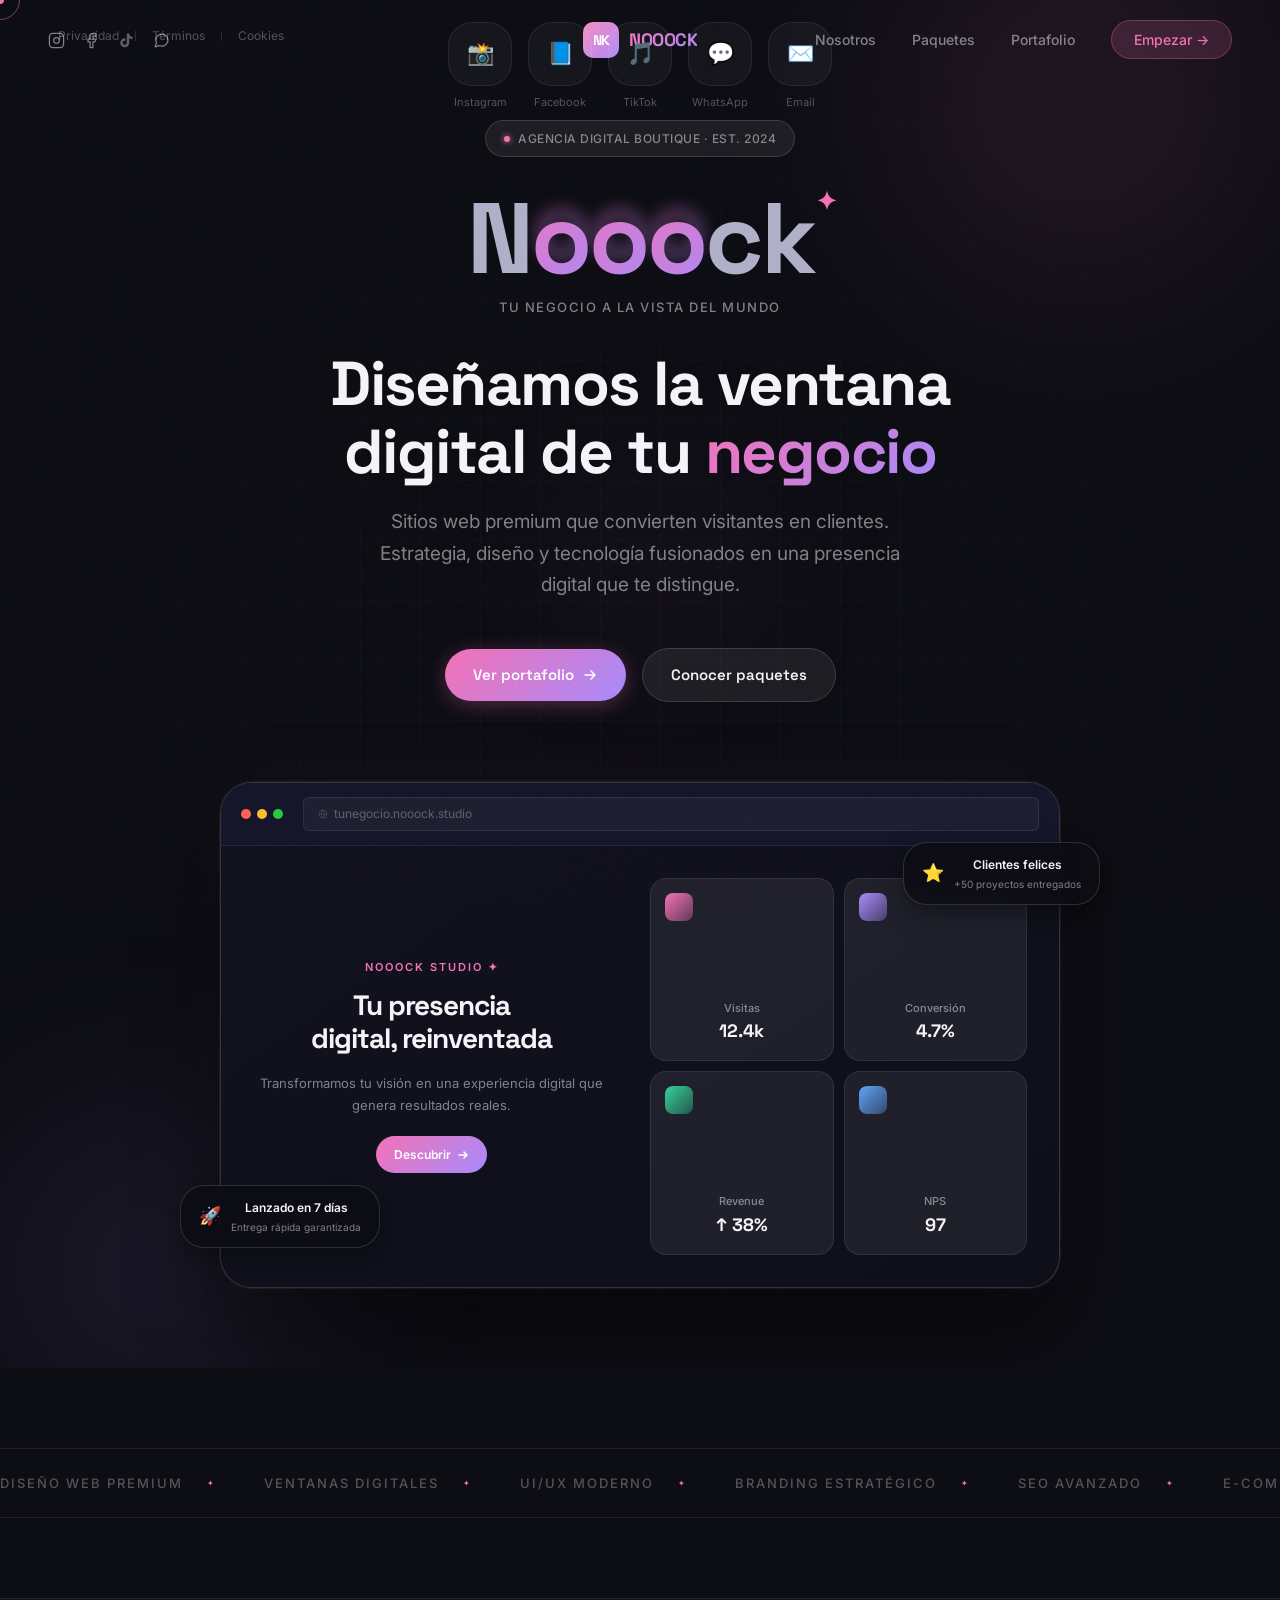
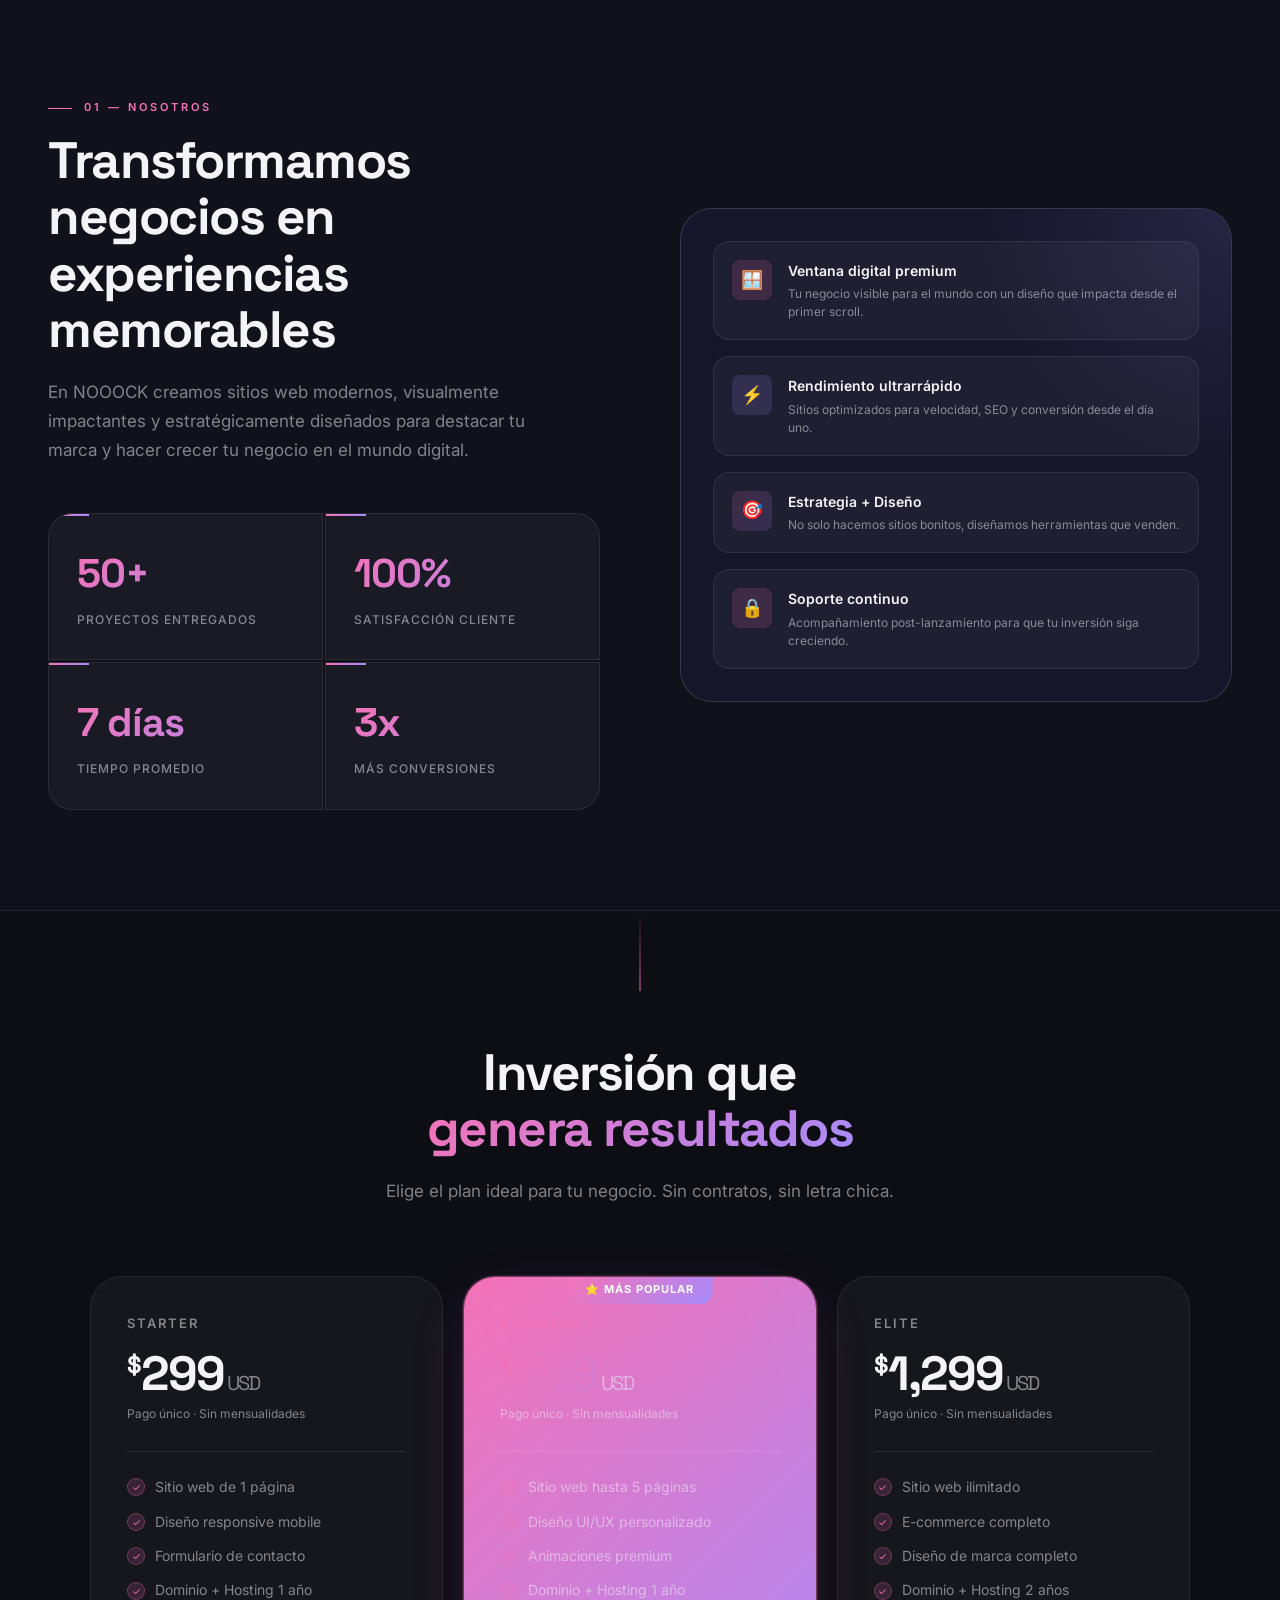
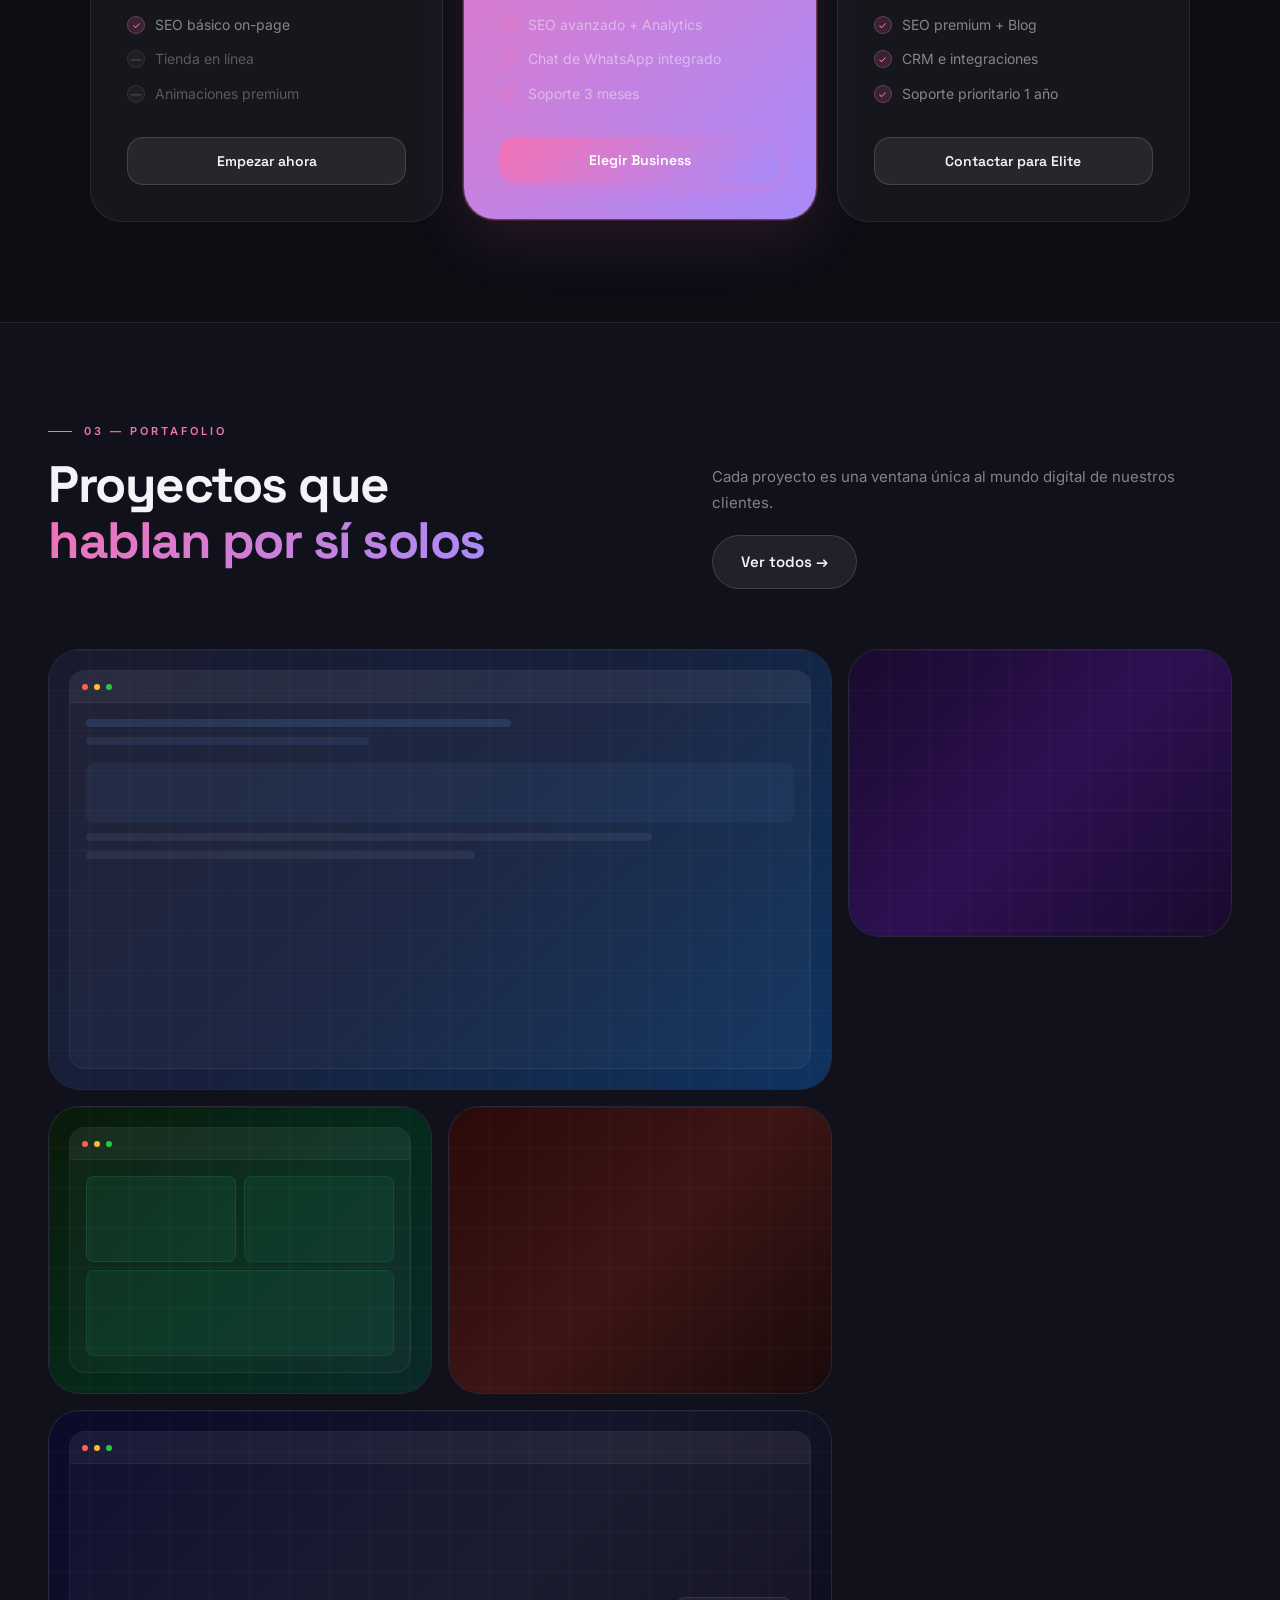
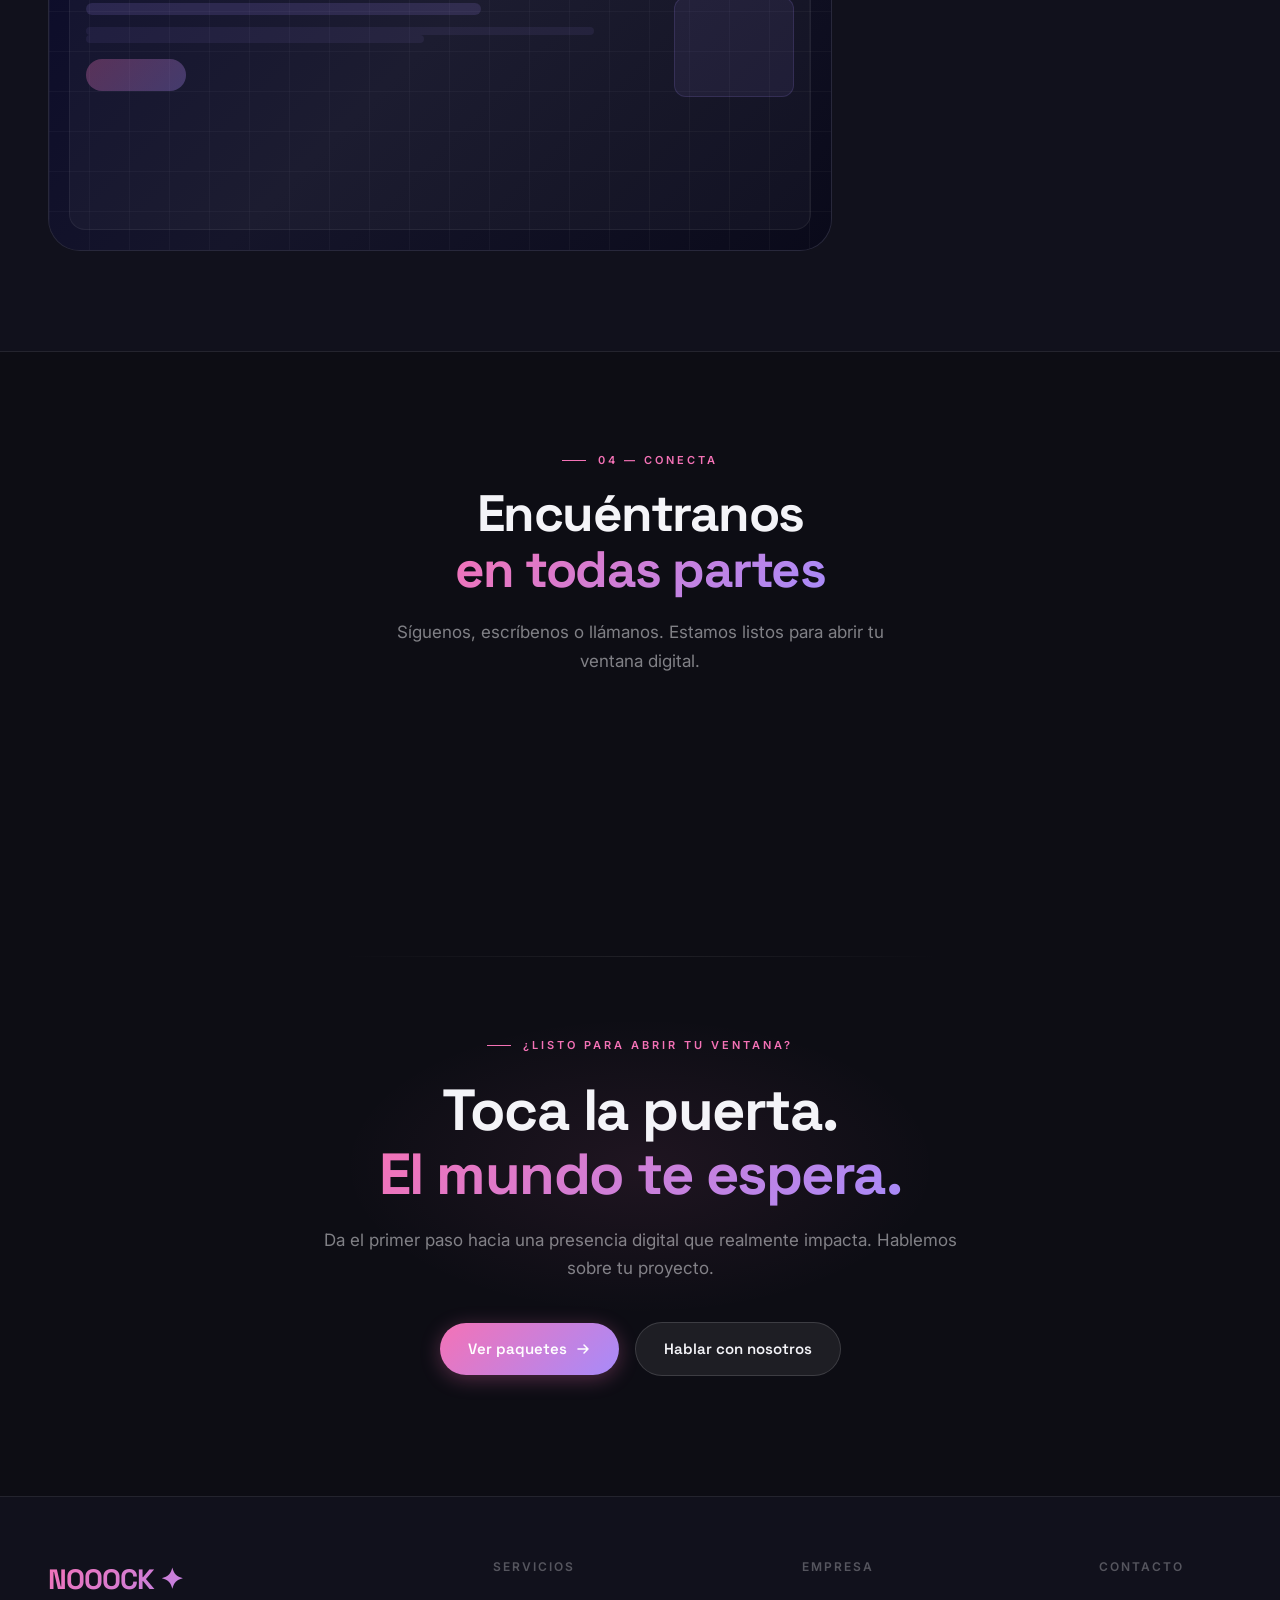
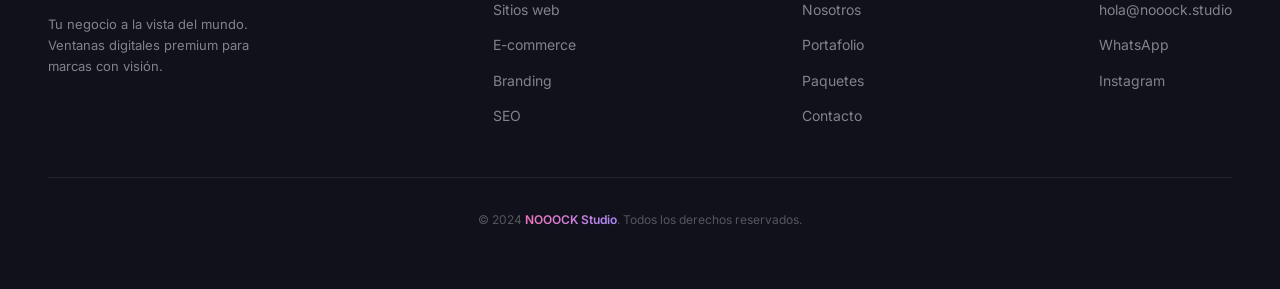
==== index.html @ e47b2d4d "Rename nooock.html to index.html" ====
<!DOCTYPE html>
<html lang="es">
<head>
<meta charset="UTF-8">
<meta name="viewport" content="width=device-width, initial-scale=1.0">
<title>NOOOCK — Tu negocio a la vista del mundo</title>
<link rel="preconnect" href="https://fonts.googleapis.com">
<link rel="preconnect" href="https://fonts.gstatic.com" crossorigin>
<link href="https://fonts.googleapis.com/css2?family=Inter:wght@300;400;500;600;700&family=Space+Grotesk:wght@300;400;500;600;700&display=swap" rel="stylesheet">
<style>
/* ═══════════════════════════════════════════
   DESIGN TOKENS
═══════════════════════════════════════════ */
:root {
  --c-bg:        #0d0d14;
  --c-bg2:       #11111c;
  --c-bg3:       #16162a;
  --c-surface:   rgba(255,255,255,0.04);
  --c-surface2:  rgba(255,255,255,0.07);
  --c-border:    rgba(255,255,255,0.08);
  --c-border2:   rgba(255,255,255,0.14);
  --c-white:     #f4f4f8;
  --c-muted:     rgba(244,244,248,0.5);
  --c-muted2:    rgba(244,244,248,0.3);
  --c-rose:      #f472b6;
  --c-rose-dim:  rgba(244,114,182,0.15);
  --c-rose-glow: rgba(244,114,182,0.25);
  --c-lila:      #a78bfa;
  --c-lila-dim:  rgba(167,139,250,0.15);
  --c-lila-glow: rgba(167,139,250,0.25);
  --c-accent:    linear-gradient(135deg, #f472b6, #a78bfa);

  --font-main:   'Space Grotesk', 'Inter', sans-serif;
  --font-body:   'Inter', sans-serif;

  --r-sm:  8px;
  --r-md:  16px;
  --r-lg:  24px;
  --r-xl:  32px;
  --r-2xl: 48px;

  --ease-out: cubic-bezier(0.16, 1, 0.3, 1);
  --ease-in-out: cubic-bezier(0.45, 0, 0.55, 1);
}

/* ═══════════════════════════════════════════
   RESET & BASE
═══════════════════════════════════════════ */
*, *::before, *::after { box-sizing: border-box; margin: 0; padding: 0; }

html { scroll-behavior: smooth; }

body {
  font-family: var(--font-body);
  background: var(--c-bg);
  color: var(--c-white);
  line-height: 1.6;
  overflow-x: hidden;
  cursor: none;
}

img { display: block; max-width: 100%; }
a { color: inherit; text-decoration: none; }
button { font-family: inherit; cursor: none; }

/* ═══════════════════════════════════════════
   CUSTOM CURSOR
═══════════════════════════════════════════ */
#cursor-dot {
  position: fixed;
  width: 8px; height: 8px;
  background: var(--c-rose);
  border-radius: 50%;
  pointer-events: none;
  z-index: 9999;
  transform: translate(-50%,-50%);
  transition: background 0.3s;
}
#cursor-ring {
  position: fixed;
  width: 40px; height: 40px;
  border: 1.5px solid rgba(244,114,182,0.5);
  border-radius: 50%;
  pointer-events: none;
  z-index: 9998;
  transform: translate(-50%,-50%);
  transition: width 0.4s var(--ease-out),
              height 0.4s var(--ease-out),
              border-color 0.4s,
              background 0.4s;
}
body.cursor-hover #cursor-ring {
  width: 72px; height: 72px;
  border-color: rgba(167,139,250,0.6);
  background: rgba(167,139,250,0.06);
}
body.cursor-hover #cursor-dot {
  background: var(--c-lila);
  transform: translate(-50%,-50%) scale(1.5);
}

/* ═══════════════════════════════════════════
   SCROLL REVEAL
═══════════════════════════════════════════ */
.reveal { opacity: 0; transform: translateY(40px); transition: opacity 0.9s var(--ease-out), transform 0.9s var(--ease-out); }
.reveal-left { opacity: 0; transform: translateX(-50px); transition: opacity 0.9s var(--ease-out), transform 0.9s var(--ease-out); }
.reveal-right { opacity: 0; transform: translateX(50px); transition: opacity 0.9s var(--ease-out), transform 0.9s var(--ease-out); }
.reveal-scale { opacity: 0; transform: scale(0.94); transition: opacity 0.9s var(--ease-out), transform 0.9s var(--ease-out); }
.reveal.visible, .reveal-left.visible, .reveal-right.visible, .reveal-scale.visible { opacity: 1; transform: none; }
.delay-1 { transition-delay: 0.1s !important; }
.delay-2 { transition-delay: 0.22s !important; }
.delay-3 { transition-delay: 0.38s !important; }
.delay-4 { transition-delay: 0.55s !important; }
.delay-5 { transition-delay: 0.72s !important; }

/* ═══════════════════════════════════════════
   NOISE TEXTURE
═══════════════════════════════════════════ */
body::after {
  content: '';
  position: fixed;
  inset: 0;
  background-image: url("data:image/svg+xml,%3Csvg viewBox='0 0 256 256' xmlns='http://www.w3.org/2000/svg'%3E%3Cfilter id='noise'%3E%3CfeTurbulence type='fractalNoise' baseFrequency='0.9' numOctaves='4' stitchTiles='stitch'/%3E%3C/filter%3E%3Crect width='100%25' height='100%25' filter='url(%23noise)' opacity='0.03'/%3E%3C/svg%3E");
  pointer-events: none;
  z-index: 9990;
  opacity: 0.35;
}

/* ═══════════════════════════════════════════
   NAVBAR
═══════════════════════════════════════════ */
nav {
  position: fixed;
  top: 0; left: 0; right: 0;
  z-index: 999;
  padding: 22px 48px;
  display: grid;
  grid-template-columns: 1fr auto 1fr;
  align-items: center;
  transition: padding 0.4s var(--ease-out), background 0.4s, border-color 0.4s, backdrop-filter 0.4s;
  border-bottom: 1px solid transparent;
}
nav.scrolled {
  padding: 14px 48px;
  background: rgba(13,13,20,0.92);
  backdrop-filter: blur(24px) saturate(1.8);
  -webkit-backdrop-filter: blur(24px);
  border-color: var(--c-border);
}
.nav-social {
  display: flex;
  align-items: center;
  gap: 18px;
}
.nav-social a {
  font-size: 15px;
  color: var(--c-muted);
  transition: color 0.3s, transform 0.3s;
  display: flex;
  align-items: center;
}
.nav-social a:hover {
  color: var(--c-rose);
  transform: translateY(-2px);
}
.nav-logo {
  display: flex;
  align-items: center;
  justify-content: center;
  gap: 10px;
}
.nav-links {
  display: flex;
  align-items: center;
  justify-content: flex-end;
  gap: 28px;
  list-style: none;
}
.nav-logo {
  display: flex;
  align-items: center;
  gap: 10px;
}
.nav-logo-icon {
  width: 36px; height: 36px;
  background: linear-gradient(135deg, var(--c-rose), var(--c-lila));
  border-radius: 10px;
  display: flex;
  align-items: center;
  justify-content: center;
  font-family: var(--font-main);
  font-weight: 700;
  font-size: 14px;
  color: white;
  letter-spacing: -0.5px;
  position: relative;
  overflow: hidden;
}
.nav-logo-icon::before {
  content: '';
  position: absolute;
  inset: 0;
  background: linear-gradient(135deg, rgba(255,255,255,0.2), transparent);
}
.nav-logo-text {
  font-family: var(--font-main);
  font-weight: 700;
  font-size: 18px;
  letter-spacing: -0.5px;
  background: var(--c-accent);
  -webkit-background-clip: text;
  -webkit-text-fill-color: transparent;
  background-clip: text;
}
.nav-links {
  display: flex;
  align-items: center;
  gap: 36px;
  list-style: none;
}
.nav-links a {
  font-size: 14px;
  font-weight: 500;
  color: var(--c-muted);
  transition: color 0.3s;
  position: relative;
}
.nav-links a::after {
  content: '';
  position: absolute;
  bottom: -4px; left: 0;
  width: 0; height: 1px;
  background: var(--c-rose);
  transition: width 0.3s var(--ease-out);
}
.nav-links a:hover { color: var(--c-white); }
.nav-links a:hover::after { width: 100%; }
.nav-cta {
  padding: 10px 22px;
  background: var(--c-rose-dim);
  border: 1px solid rgba(244,114,182,0.3);
  border-radius: 100px;
  font-size: 14px;
  font-weight: 600;
  color: var(--c-rose) !important;
  transition: background 0.3s, border-color 0.3s, box-shadow 0.3s !important;
}
.nav-cta:hover {
  background: rgba(244,114,182,0.25) !important;
  box-shadow: 0 0 20px rgba(244,114,182,0.2) !important;
}
.nav-cta::after { display: none !important; }

/* ═══════════════════════════════════════════
   HERO SECTION
═══════════════════════════════════════════ */
#hero {
  position: relative;
  min-height: 100svh;
  display: flex;
  align-items: center;
  justify-content: center;
  overflow: hidden;
  padding: 120px 48px 80px;
}

/* Ambient gradient background */
.hero-ambient {
  position: absolute;
  inset: 0;
  pointer-events: none;
}
.ambient-orb {
  position: absolute;
  border-radius: 50%;
  filter: blur(80px);
  animation: orb-float 8s ease-in-out infinite alternate;
}
.orb-1 {
  width: 600px; height: 600px;
  top: -200px; right: -100px;
  background: radial-gradient(circle, rgba(244,114,182,0.12), transparent 70%);
  animation-delay: 0s;
}
.orb-2 {
  width: 500px; height: 500px;
  bottom: -150px; left: -100px;
  background: radial-gradient(circle, rgba(167,139,250,0.12), transparent 70%);
  animation-delay: -4s;
}
.orb-3 {
  width: 300px; height: 300px;
  top: 30%; left: 40%;
  background: radial-gradient(circle, rgba(244,114,182,0.06), transparent 70%);
  animation-delay: -2s;
}
@keyframes orb-float {
  from { transform: translateY(0) scale(1); }
  to   { transform: translateY(-30px) scale(1.05); }
}

/* Grid lines decorative */
.hero-grid {
  position: absolute;
  inset: 0;
  background-image: 
    linear-gradient(rgba(255,255,255,0.02) 1px, transparent 1px),
    linear-gradient(90deg, rgba(255,255,255,0.02) 1px, transparent 1px);
  background-size: 60px 60px;
  mask-image: radial-gradient(ellipse at center, black 30%, transparent 80%);
}

.hero-inner {
  position: relative;
  z-index: 2;
  text-align: center;
  max-width: 900px;
  margin: 0 auto;
}

/* Floating particles */
.particles-wrap {
  position: absolute;
  inset: 0;
  pointer-events: none;
  overflow: hidden;
}
.particle {
  position: absolute;
  border-radius: 50%;
  animation: particle-drift linear infinite;
  opacity: 0;
}
@keyframes particle-drift {
  0%   { transform: translateY(100vh) scale(0); opacity: 0; }
  10%  { opacity: 1; }
  90%  { opacity: 1; }
  100% { transform: translateY(-100px) scale(1); opacity: 0; }
}

.hero-badge {
  display: inline-flex;
  align-items: center;
  gap: 8px;
  padding: 8px 18px;
  background: var(--c-surface2);
  border: 1px solid var(--c-border2);
  border-radius: 100px;
  font-size: 12px;
  font-weight: 500;
  color: var(--c-muted);
  letter-spacing: 0.5px;
  text-transform: uppercase;
  margin-bottom: 32px;
  backdrop-filter: blur(10px);
  opacity: 0;
  transform: translateY(20px);
  animation: fadeUp 0.8s var(--ease-out) 0.3s forwards;
}
.hero-badge .dot {
  width: 6px; height: 6px;
  border-radius: 50%;
  background: var(--c-rose);
  box-shadow: 0 0 6px var(--c-rose);
  animation: pulse-dot 2s ease-in-out infinite;
}
@keyframes pulse-dot {
  0%, 100% { opacity: 1; transform: scale(1); }
  50% { opacity: 0.5; transform: scale(0.8); }
}

.hero-logo-area {
  margin-bottom: 32px;
  opacity: 0;
  transform: translateY(20px);
  animation: fadeUp 0.8s var(--ease-out) 0.5s forwards;
}

/* The NOOOCK logo text rendered in CSS */
.logo-display {
  font-family: var(--font-main);
  font-size: clamp(48px, 8vw, 100px);
  font-weight: 700;
  letter-spacing: -3px;
  line-height: 1;
  position: relative;
  display: inline-block;
}
.logo-n { color: #b0b0c8; }
.logo-o-1, .logo-o-2, .logo-o-3 {
  background: var(--c-accent);
  -webkit-background-clip: text;
  -webkit-text-fill-color: transparent;
  background-clip: text;
  position: relative;
}
.logo-o-1::after, .logo-o-2::after, .logo-o-3::after {
  content: attr(data-char);
  position: absolute;
  left: 0; top: 0;
  background: var(--c-accent);
  -webkit-background-clip: text;
  -webkit-text-fill-color: transparent;
  background-clip: text;
  filter: blur(8px);
  opacity: 0.4;
  z-index: -1;
}
.logo-ck { color: #b0b0c8; }
.logo-spark {
  position: absolute;
  top: 0; right: -20px;
  font-size: 0.25em;
  -webkit-text-fill-color: var(--c-rose);
  color: var(--c-rose);
}

.hero-tagline {
  font-size: 13px;
  font-weight: 500;
  color: var(--c-muted);
  letter-spacing: 1.5px;
  text-transform: uppercase;
  margin-top: 8px;
}

.hero-h1 {
  font-family: var(--font-main);
  font-size: clamp(32px, 5vw, 62px);
  font-weight: 700;
  letter-spacing: -1.5px;
  line-height: 1.1;
  margin-bottom: 20px;
  overflow: hidden;
}
.hero-h1 .line {
  display: block;
  overflow: hidden;
}
.hero-h1 .line span {
  display: block;
  transform: translateY(110%);
  animation: slideUp 0.9s var(--ease-out) forwards;
}
.hero-h1 .line:nth-child(1) span { animation-delay: 0.7s; }
.hero-h1 .line:nth-child(2) span { animation-delay: 0.9s; }
.hero-h1 .line:nth-child(3) span { animation-delay: 1.1s; }

@keyframes slideUp {
  from { transform: translateY(110%); }
  to   { transform: translateY(0); }
}
@keyframes fadeUp {
  from { opacity: 0; transform: translateY(20px); }
  to   { opacity: 1; transform: translateY(0); }
}

.hero-accent-word {
  background: var(--c-accent);
  -webkit-background-clip: text;
  -webkit-text-fill-color: transparent;
  background-clip: text;
}

.hero-sub {
  font-size: clamp(16px, 2vw, 19px);
  font-weight: 400;
  color: var(--c-muted);
  max-width: 540px;
  margin: 0 auto 48px;
  line-height: 1.65;
  opacity: 0;
  animation: fadeUp 0.8s var(--ease-out) 1.4s forwards;
}

.hero-actions {
  display: flex;
  align-items: center;
  gap: 16px;
  justify-content: center;
  flex-wrap: wrap;
  opacity: 0;
  animation: fadeUp 0.8s var(--ease-out) 1.6s forwards;
}

/* ═══════════════════════════════════════════
   BUTTONS
═══════════════════════════════════════════ */
.btn {
  position: relative;
  display: inline-flex;
  align-items: center;
  gap: 8px;
  padding: 14px 28px;
  border-radius: 100px;
  font-family: var(--font-main);
  font-size: 15px;
  font-weight: 600;
  border: none;
  overflow: hidden;
  transition: transform 0.3s var(--ease-out), box-shadow 0.3s;
}
.btn::before {
  content: '';
  position: absolute;
  inset: 0;
  background: rgba(255,255,255,0.1);
  transform: translateX(-100%);
  transition: transform 0.4s var(--ease-out);
}
.btn:hover::before { transform: translateX(0); }
.btn:hover { transform: translateY(-2px); }

.btn-primary {
  background: linear-gradient(135deg, var(--c-rose), var(--c-lila));
  color: white;
  box-shadow: 0 4px 20px rgba(244,114,182,0.3);
}
.btn-primary:hover { box-shadow: 0 8px 32px rgba(244,114,182,0.45); }

.btn-ghost {
  background: var(--c-surface2);
  border: 1px solid var(--c-border2);
  color: var(--c-white);
  backdrop-filter: blur(10px);
}
.btn-ghost:hover { border-color: rgba(167,139,250,0.4); box-shadow: 0 0 20px rgba(167,139,250,0.1); }

/* ═══════════════════════════════════════════
   HERO MOCKUP / VISUAL
═══════════════════════════════════════════ */
.hero-mockup-wrap {
  position: relative;
  margin-top: 80px;
  opacity: 0;
  animation: fadeUp 1s var(--ease-out) 1.8s forwards;
}
.hero-mockup {
  width: 100%;
  max-width: 840px;
  margin: 0 auto;
  background: var(--c-bg2);
  border: 1px solid var(--c-border2);
  border-radius: var(--r-xl);
  overflow: hidden;
  box-shadow: 
    0 0 0 1px rgba(255,255,255,0.06),
    0 40px 80px rgba(0,0,0,0.5),
    0 0 80px rgba(244,114,182,0.06);
  position: relative;
}
.mockup-bar {
  padding: 14px 20px;
  background: var(--c-bg3);
  border-bottom: 1px solid var(--c-border);
  display: flex;
  align-items: center;
  gap: 20px;
}
.mockup-dots { display: flex; gap: 6px; }
.mockup-dot {
  width: 10px; height: 10px;
  border-radius: 50%;
}
.mockup-dot:nth-child(1) { background: #ff5f57; }
.mockup-dot:nth-child(2) { background: #febc2e; }
.mockup-dot:nth-child(3) { background: #28c840; }
.mockup-url {
  flex: 1;
  background: var(--c-surface);
  border: 1px solid var(--c-border);
  border-radius: 6px;
  padding: 6px 14px;
  font-size: 12px;
  color: var(--c-muted2);
  display: flex;
  align-items: center;
  gap: 6px;
}
.mockup-content {
  padding: 32px;
  background: linear-gradient(145deg, #12121f, #0f0f1a);
  min-height: 300px;
  display: grid;
  grid-template-columns: 1fr 1fr;
  gap: 20px;
  align-items: center;
}
.mockup-text-col { padding-right: 20px; }
.mockup-label {
  font-size: 11px;
  text-transform: uppercase;
  letter-spacing: 2px;
  color: var(--c-rose);
  margin-bottom: 12px;
  font-weight: 600;
}
.mockup-h {
  font-family: var(--font-main);
  font-size: 28px;
  font-weight: 700;
  letter-spacing: -1px;
  line-height: 1.2;
  margin-bottom: 16px;
}
.mockup-p {
  font-size: 13px;
  color: var(--c-muted);
  line-height: 1.7;
  margin-bottom: 20px;
}
.mockup-btn-mini {
  display: inline-flex;
  align-items: center;
  gap: 6px;
  padding: 9px 18px;
  background: linear-gradient(135deg, var(--c-rose), var(--c-lila));
  border-radius: 100px;
  font-size: 12px;
  font-weight: 600;
  color: white;
}
.mockup-visual-col {
  display: grid;
  grid-template-columns: 1fr 1fr;
  gap: 10px;
}
.mockup-card-mini {
  background: var(--c-surface2);
  border: 1px solid var(--c-border);
  border-radius: var(--r-md);
  padding: 14px;
  aspect-ratio: 1;
  display: flex;
  flex-direction: column;
  justify-content: space-between;
}
.mkc-icon {
  width: 28px; height: 28px;
  border-radius: 8px;
  margin-bottom: 8px;
}
.mkc-icon.rose { background: linear-gradient(135deg, var(--c-rose), rgba(244,114,182,0.3)); }
.mkc-icon.lila { background: linear-gradient(135deg, var(--c-lila), rgba(167,139,250,0.3)); }
.mkc-icon.green { background: linear-gradient(135deg, #34d399, rgba(52,211,153,0.3)); }
.mkc-icon.blue { background: linear-gradient(135deg, #60a5fa, rgba(96,165,250,0.3)); }
.mkc-label { font-size: 11px; color: var(--c-muted); font-weight: 500; }
.mkc-val { font-size: 18px; font-weight: 700; font-family: var(--font-main); }

/* Floating badge on mockup */
.float-badge {
  position: absolute;
  background: rgba(13,13,20,0.9);
  border: 1px solid var(--c-border2);
  border-radius: var(--r-lg);
  padding: 12px 18px;
  backdrop-filter: blur(16px);
  display: flex;
  align-items: center;
  gap: 10px;
  box-shadow: 0 8px 24px rgba(0,0,0,0.4);
  animation: float-badge 4s ease-in-out infinite alternate;
}
@keyframes float-badge {
  from { transform: translateY(0); }
  to   { transform: translateY(-8px); }
}
.float-badge-1 {
  bottom: 40px; left: -40px;
  animation-delay: 0s;
}
.float-badge-2 {
  top: 60px; right: -40px;
  animation-delay: -2s;
}
.fb-icon { font-size: 18px; }
.fb-text .fb-title { font-size: 12px; font-weight: 600; margin-bottom: 1px; }
.fb-text .fb-sub { font-size: 10px; color: var(--c-muted); }

/* ═══════════════════════════════════════════
   MARQUEE
═══════════════════════════════════════════ */
.marquee-strip {
  overflow: hidden;
  padding: 24px 0;
  border-top: 1px solid var(--c-border);
  border-bottom: 1px solid var(--c-border);
  margin: 80px 0;
}
.marquee-track {
  display: flex;
  gap: 3rem;
  width: max-content;
  animation: marquee 28s linear infinite;
}
@keyframes marquee {
  from { transform: translateX(0); }
  to   { transform: translateX(-50%); }
}
.marquee-item {
  font-size: 13px;
  font-weight: 500;
  color: var(--c-muted2);
  text-transform: uppercase;
  letter-spacing: 2px;
  white-space: nowrap;
  display: flex;
  align-items: center;
  gap: 1.5rem;
}
.marquee-dot { color: var(--c-rose); font-size: 8px; }

/* ═══════════════════════════════════════════
   SECTION SHARED STYLES
═══════════════════════════════════════════ */
section { padding: 100px 48px; }
.section-label {
  font-size: 11px;
  font-weight: 600;
  text-transform: uppercase;
  letter-spacing: 3px;
  color: var(--c-rose);
  margin-bottom: 16px;
  display: flex;
  align-items: center;
  gap: 12px;
}
.section-label::before {
  content: '';
  width: 24px; height: 1px;
  background: var(--c-rose);
}
.section-h2 {
  font-family: var(--font-main);
  font-size: clamp(32px, 4vw, 52px);
  font-weight: 700;
  letter-spacing: -1.5px;
  line-height: 1.1;
  margin-bottom: 20px;
}
.section-sub {
  font-size: 17px;
  color: var(--c-muted);
  line-height: 1.7;
  max-width: 520px;
}

/* ═══════════════════════════════════════════
   ABOUT SECTION
═══════════════════════════════════════════ */
#about {
  background: var(--c-bg2);
  border-top: 1px solid var(--c-border);
  border-bottom: 1px solid var(--c-border);
}
.about-grid {
  max-width: 1200px;
  margin: 0 auto;
  display: grid;
  grid-template-columns: 1fr 1fr;
  gap: 80px;
  align-items: center;
}
.about-stats {
  display: grid;
  grid-template-columns: 1fr 1fr;
  gap: 2px;
  margin-top: 48px;
}
.stat-card {
  background: var(--c-surface);
  border: 1px solid var(--c-border);
  padding: 28px;
  position: relative;
  overflow: hidden;
}
.stat-card:first-child { border-radius: var(--r-lg) 0 0 0; }
.stat-card:nth-child(2) { border-radius: 0 var(--r-lg) 0 0; }
.stat-card:nth-child(3) { border-radius: 0 0 0 var(--r-lg); }
.stat-card:last-child { border-radius: 0 0 var(--r-lg) 0; }
.stat-card::before {
  content: '';
  position: absolute;
  top: 0; left: 0;
  width: 40px; height: 2px;
  background: var(--c-accent);
}
.stat-num {
  font-family: var(--font-main);
  font-size: 40px;
  font-weight: 700;
  letter-spacing: -1px;
  background: var(--c-accent);
  -webkit-background-clip: text;
  -webkit-text-fill-color: transparent;
  background-clip: text;
  display: block;
}
.stat-label { font-size: 12px; color: var(--c-muted); margin-top: 4px; font-weight: 500; text-transform: uppercase; letter-spacing: 1px; }

.about-visual {
  position: relative;
}
.about-visual-main {
  background: var(--c-bg3);
  border: 1px solid var(--c-border2);
  border-radius: var(--r-xl);
  padding: 32px;
  position: relative;
  overflow: hidden;
}
.about-visual-main::before {
  content: '';
  position: absolute;
  top: -50%; right: -50%;
  width: 100%; height: 100%;
  background: radial-gradient(circle at center, rgba(167,139,250,0.12), transparent 70%);
  pointer-events: none;
}
.feature-list {
  list-style: none;
  display: flex;
  flex-direction: column;
  gap: 16px;
}
.feature-item {
  display: flex;
  align-items: flex-start;
  gap: 16px;
  padding: 18px;
  background: var(--c-surface);
  border: 1px solid var(--c-border);
  border-radius: var(--r-md);
  transition: border-color 0.3s, background 0.3s;
}
.feature-item:hover {
  border-color: rgba(167,139,250,0.3);
  background: var(--c-surface2);
}
.fi-icon {
  width: 40px; height: 40px;
  border-radius: var(--r-sm);
  display: flex;
  align-items: center;
  justify-content: center;
  font-size: 18px;
  flex-shrink: 0;
}
.fi-icon.rose { background: var(--c-rose-dim); }
.fi-icon.lila { background: var(--c-lila-dim); }
.fi-icon.mixed { background: linear-gradient(135deg, var(--c-rose-dim), var(--c-lila-dim)); }
.fi-text .fi-title { font-size: 14px; font-weight: 600; margin-bottom: 3px; }
.fi-text .fi-desc { font-size: 12px; color: var(--c-muted); line-height: 1.5; }

/* ═══════════════════════════════════════════
   PRICING SECTION
═══════════════════════════════════════════ */
#pricing {
  position: relative;
  overflow: hidden;
}
#pricing::before {
  content: '';
  position: absolute;
  top: 0; left: 50%; transform: translateX(-50%);
  width: 1px;
  height: 80px;
  background: linear-gradient(to bottom, transparent, var(--c-rose));
}
.pricing-header {
  text-align: center;
  max-width: 600px;
  margin: 0 auto 70px;
}
.pricing-grid {
  max-width: 1100px;
  margin: 0 auto;
  display: grid;
  grid-template-columns: repeat(3, 1fr);
  gap: 20px;
  align-items: start;
}
.pricing-card {
  background: var(--c-surface);
  border: 1px solid var(--c-border);
  border-radius: var(--r-xl);
  padding: 36px;
  position: relative;
  overflow: hidden;
  transition: transform 0.4s var(--ease-out), box-shadow 0.4s, border-color 0.4s;
}
.pricing-card:hover {
  transform: translateY(-8px);
  box-shadow: 0 24px 60px rgba(0,0,0,0.4);
}
.pricing-card.featured {
  border-color: rgba(244,114,182,0.4);
  background: linear-gradient(145deg, rgba(244,114,182,0.06), rgba(167,139,250,0.06));
  box-shadow: 0 0 0 1px rgba(244,114,182,0.15), 0 24px 60px rgba(244,114,182,0.1);
}
.pricing-card.featured:hover {
  box-shadow: 0 0 0 1px rgba(244,114,182,0.3), 0 32px 80px rgba(244,114,182,0.2);
}
.pricing-glow {
  position: absolute;
  top: -80px; left: 50%; transform: translateX(-50%);
  width: 200px; height: 200px;
  border-radius: 50%;
  filter: blur(60px);
  pointer-events: none;
}
.pricing-card.featured .pricing-glow {
  background: radial-gradient(circle, rgba(244,114,182,0.2), transparent);
}
.recommended-badge {
  position: absolute;
  top: -1px; left: 50%; transform: translateX(-50%);
  background: linear-gradient(135deg, var(--c-rose), var(--c-lila));
  color: white;
  font-size: 11px;
  font-weight: 700;
  padding: 5px 18px;
  border-radius: 0 0 12px 12px;
  text-transform: uppercase;
  letter-spacing: 1px;
}
.plan-name {
  font-size: 13px;
  font-weight: 600;
  color: var(--c-muted);
  text-transform: uppercase;
  letter-spacing: 2px;
  margin-bottom: 16px;
}
.plan-price {
  font-family: var(--font-main);
  font-size: 48px;
  font-weight: 700;
  letter-spacing: -2px;
  line-height: 1;
  margin-bottom: 6px;
}
.plan-price sup { font-size: 24px; letter-spacing: -1px; vertical-align: super; }
.plan-price-note { font-size: 12px; color: var(--c-muted); margin-bottom: 28px; }
.plan-divider {
  height: 1px;
  background: var(--c-border);
  margin: 24px 0;
}
.plan-features { list-style: none; display: flex; flex-direction: column; gap: 12px; margin-bottom: 32px; }
.plan-feature {
  display: flex;
  align-items: center;
  gap: 10px;
  font-size: 14px;
  color: var(--c-muted);
}
.plan-feature .check {
  width: 18px; height: 18px;
  border-radius: 50%;
  background: var(--c-rose-dim);
  border: 1px solid rgba(244,114,182,0.3);
  display: flex;
  align-items: center;
  justify-content: center;
  font-size: 10px;
  color: var(--c-rose);
  flex-shrink: 0;
}
.plan-feature.muted { color: var(--c-muted2); }
.plan-feature.muted .check {
  background: var(--c-surface);
  border-color: var(--c-border);
  color: var(--c-muted2);
}
.btn-plan {
  width: 100%;
  padding: 14px;
  border-radius: var(--r-md);
  font-family: var(--font-main);
  font-size: 14px;
  font-weight: 600;
  border: none;
  transition: all 0.3s var(--ease-out);
  position: relative;
  overflow: hidden;
}
.btn-plan-ghost {
  background: var(--c-surface2);
  border: 1px solid var(--c-border2);
  color: var(--c-white);
}
.btn-plan-ghost:hover {
  border-color: rgba(167,139,250,0.4);
  background: rgba(167,139,250,0.08);
  transform: translateY(-1px);
}
.btn-plan-primary {
  background: linear-gradient(135deg, var(--c-rose), var(--c-lila));
  color: white;
  box-shadow: 0 4px 20px rgba(244,114,182,0.3);
}
.btn-plan-primary:hover {
  transform: translateY(-2px);
  box-shadow: 0 8px 32px rgba(244,114,182,0.5);
}

/* ═══════════════════════════════════════════
   PORTFOLIO SECTION
═══════════════════════════════════════════ */
#portfolio {
  background: var(--c-bg2);
  border-top: 1px solid var(--c-border);
  border-bottom: 1px solid var(--c-border);
}
.portfolio-header {
  max-width: 1200px;
  margin: 0 auto 60px;
  display: flex;
  align-items: flex-end;
  justify-content: space-between;
  gap: 40px;
}
.portfolio-grid {
  max-width: 1200px;
  margin: 0 auto;
  display: grid;
  grid-template-columns: repeat(3, 1fr);
  grid-template-rows: auto auto;
  gap: 16px;
}
.portfolio-item {
  background: var(--c-bg3);
  border: 1px solid var(--c-border);
  border-radius: var(--r-xl);
  overflow: hidden;
  position: relative;
  cursor: none;
  transition: transform 0.5s var(--ease-out), box-shadow 0.5s, border-color 0.4s;
  aspect-ratio: 4/3;
}
.portfolio-item.large {
  grid-column: span 2;
  aspect-ratio: 16/9;
}
.portfolio-item:hover {
  transform: translateY(-6px) scale(1.01);
  box-shadow: 0 20px 50px rgba(0,0,0,0.5);
  border-color: rgba(244,114,182,0.25);
}
.port-bg {
  position: absolute;
  inset: 0;
  transition: transform 0.6s var(--ease-out);
}
.portfolio-item:hover .port-bg { transform: scale(1.05); }
.port-overlay {
  position: absolute;
  inset: 0;
  background: linear-gradient(to top, rgba(0,0,0,0.85) 0%, transparent 60%);
  opacity: 0;
  transition: opacity 0.4s;
}
.portfolio-item:hover .port-overlay { opacity: 1; }
.port-info {
  position: absolute;
  bottom: 0; left: 0; right: 0;
  padding: 24px;
  transform: translateY(20px);
  opacity: 0;
  transition: all 0.4s var(--ease-out);
}
.portfolio-item:hover .port-info { transform: translateY(0); opacity: 1; }
.port-tag {
  font-size: 10px;
  text-transform: uppercase;
  letter-spacing: 2px;
  color: var(--c-rose);
  font-weight: 600;
  margin-bottom: 4px;
}
.port-name { font-size: 16px; font-weight: 700; font-family: var(--font-main); }
.port-inner {
  width: 100%; height: 100%;
  display: flex;
  align-items: center;
  justify-content: center;
  font-family: var(--font-main);
  font-weight: 700;
  font-size: 32px;
  color: rgba(255,255,255,0.04);
  letter-spacing: -2px;
}
/* Portfolio item backgrounds */
.pi-1 .port-bg { background: linear-gradient(135deg, #1a1a2e, #16213e, #0f3460); }
.pi-2 .port-bg { background: linear-gradient(135deg, #1a0a2e, #2d1052, #1a0a2e); }
.pi-3 .port-bg { background: linear-gradient(135deg, #0a1a0a, #052a1a, #0a2a2a); }
.pi-4 .port-bg { background: linear-gradient(135deg, #2a0a0a, #3d1515, #1a0a0a); }
.pi-5 .port-bg { background: linear-gradient(135deg, #0a0a2a, #15152a, #0a0a1a); }

.pi-1 .port-inner { color: rgba(96,165,250,0.15); font-size: 80px; }
.pi-2 .port-inner { color: rgba(167,139,250,0.15); font-size: 80px; }
.pi-3 .port-inner { color: rgba(52,211,153,0.12); font-size: 70px; }
.pi-4 .port-inner { color: rgba(244,114,182,0.12); font-size: 70px; }
.pi-5 .port-inner { color: rgba(167,139,250,0.1); font-size: 90px; }

/* Decorative grid inside portfolio items */
.port-grid-deco {
  position: absolute;
  inset: 0;
  background-image: 
    linear-gradient(rgba(255,255,255,0.03) 1px, transparent 1px),
    linear-gradient(90deg, rgba(255,255,255,0.03) 1px, transparent 1px);
  background-size: 40px 40px;
}
.port-ui-mockup {
  position: absolute;
  inset: 20px;
  background: rgba(255,255,255,0.03);
  border-radius: var(--r-md);
  border: 1px solid rgba(255,255,255,0.06);
  display: flex;
  flex-direction: column;
  overflow: hidden;
}
.port-ui-bar {
  height: 32px;
  background: rgba(255,255,255,0.04);
  border-bottom: 1px solid rgba(255,255,255,0.05);
  display: flex;
  align-items: center;
  padding: 0 12px;
  gap: 6px;
}
.port-ui-dot { width: 6px; height: 6px; border-radius: 50%; }
.port-ui-body {
  flex: 1;
  padding: 16px;
  display: flex;
  flex-direction: column;
  gap: 10px;
}
.port-ui-line {
  height: 8px;
  border-radius: 4px;
  background: rgba(255,255,255,0.06);
}

/* ═══════════════════════════════════════════
   SOCIAL SECTION
═══════════════════════════════════════════ */
#social {
  text-align: center;
}
.social-header {
  max-width: 500px;
  margin: 0 auto 60px;
}
.social-links {
  display: flex;
  justify-content: center;
  gap: 16px;
  flex-wrap: wrap;
}
.social-link {
  width: 64px; height: 64px;
  border-radius: var(--r-lg);
  background: var(--c-surface);
  border: 1px solid var(--c-border);
  display: flex;
  align-items: center;
  justify-content: center;
  font-size: 22px;
  transition: all 0.4s var(--ease-out);
  position: relative;
  overflow: hidden;
}
.social-link::before {
  content: '';
  position: absolute;
  inset: 0;
  background: var(--c-accent);
  opacity: 0;
  transition: opacity 0.3s;
}
.social-link:hover {
  border-color: transparent;
  transform: translateY(-6px) rotate(-3deg);
  box-shadow: 0 12px 30px rgba(244,114,182,0.25);
}
.social-link:hover::before { opacity: 1; }
.social-link span { position: relative; z-index: 1; }
.social-network { font-size: 11px; color: var(--c-muted2); margin-top: 8px; text-align: center; }

/* ═══════════════════════════════════════════
   FOOTER
═══════════════════════════════════════════ */
footer {
  background: var(--c-bg2);
  border-top: 1px solid var(--c-border);
  padding: 60px 48px;
}
.footer-inner {
  max-width: 1200px;
  margin: 0 auto;
}
.footer-top {
  display: flex;
  align-items: flex-start;
  justify-content: space-between;
  gap: 60px;
  padding-bottom: 48px;
  border-bottom: 1px solid var(--c-border);
  margin-bottom: 32px;
}
.footer-brand .footer-logo {
  font-family: var(--font-main);
  font-size: 28px;
  font-weight: 700;
  letter-spacing: -1px;
  background: var(--c-accent);
  -webkit-background-clip: text;
  -webkit-text-fill-color: transparent;
  background-clip: text;
  margin-bottom: 12px;
}
.footer-brand p {
  font-size: 13px;
  color: var(--c-muted);
  max-width: 220px;
  line-height: 1.6;
}
.footer-links-col h4 {
  font-size: 12px;
  font-weight: 600;
  text-transform: uppercase;
  letter-spacing: 2px;
  color: var(--c-muted2);
  margin-bottom: 20px;
}
.footer-links-col ul { list-style: none; display: flex; flex-direction: column; gap: 10px; }
.footer-links-col a {
  font-size: 14px;
  color: var(--c-muted);
  transition: color 0.3s;
}
.footer-links-col a:hover { color: var(--c-white); }
.footer-bottom {
  display: flex;
  flex-direction: column;
  align-items: center;
  gap: 14px;
  text-align: center;
}
.footer-copy { font-size: 12px; color: var(--c-muted2); }
.footer-copy span {
  background: var(--c-accent);
  -webkit-background-clip: text;
  -webkit-text-fill-color: transparent;
  background-clip: text;
  font-weight: 600;
}
.footer-legal {
  display: flex;
  gap: 6px;
  align-items: center;
}
.footer-legal a {
  font-size: 12px;
  color: var(--c-muted2);
  transition: color 0.3s;
  padding: 4px 10px;
  border-radius: 6px;
}
.footer-legal a:hover { color: var(--c-muted); background: var(--c-surface); }
.footer-legal .sep {
  width: 1px; height: 10px;
  background: var(--c-border2);
  flex-shrink: 0;
}

/* ═══════════════════════════════════════════
   CARD TILT
═══════════════════════════════════════════ */
.tilt-card { transform-style: preserve-3d; }

/* ═══════════════════════════════════════════
   WINDOW DECO ELEMENT (brand concept)
═══════════════════════════════════════════ */
.window-deco {
  position: relative;
  width: 100%;
  max-width: 380px;
  aspect-ratio: 1;
  margin: 0 auto;
}
.window-frame {
  width: 100%; height: 100%;
  border-radius: 50%;
  border: 2px solid rgba(244,114,182,0.2);
  position: relative;
  overflow: hidden;
  background: linear-gradient(145deg, rgba(244,114,182,0.05), rgba(167,139,250,0.05));
}
.window-cross-h {
  position: absolute;
  top: 50%; left: 0; right: 0;
  height: 1px;
  background: rgba(244,114,182,0.15);
  transform: translateY(-50%);
}
.window-cross-v {
  position: absolute;
  top: 0; bottom: 0; left: 50%;
  width: 1px;
  background: rgba(244,114,182,0.15);
  transform: translateX(-50%);
}
.window-inner-content {
  position: absolute;
  inset: 0;
  display: flex;
  align-items: center;
  justify-content: center;
  flex-direction: column;
  gap: 8px;
}
.win-nooock {
  font-family: var(--font-main);
  font-size: 52px;
  font-weight: 700;
  letter-spacing: -3px;
  background: var(--c-accent);
  -webkit-background-clip: text;
  -webkit-text-fill-color: transparent;
  background-clip: text;
  filter: drop-shadow(0 0 20px rgba(244,114,182,0.4));
}
.win-sub { font-size: 11px; color: var(--c-muted2); text-transform: uppercase; letter-spacing: 3px; }

/* Orbiting element */
.orbit-wrap {
  position: absolute;
  inset: -20px;
  animation: orbit-spin 12s linear infinite;
}
.orbit-dot {
  position: absolute;
  width: 10px; height: 10px;
  border-radius: 50%;
  background: linear-gradient(135deg, var(--c-rose), var(--c-lila));
  top: 0; left: 50%; transform: translateX(-50%);
  box-shadow: 0 0 12px var(--c-rose);
}
@keyframes orbit-spin {
  from { transform: rotate(0deg); }
  to   { transform: rotate(360deg); }
}

/* ═══════════════════════════════════════════
   RESPONSIVE
═══════════════════════════════════════════ */
@media (max-width: 1024px) {
  .pricing-grid { grid-template-columns: 1fr; max-width: 420px; }
  .about-grid { grid-template-columns: 1fr; gap: 48px; }
  .portfolio-grid { grid-template-columns: 1fr 1fr; }
  .portfolio-item.large { grid-column: span 2; }
  .footer-top { flex-wrap: wrap; gap: 40px; }
}

@media (max-width: 768px) {
  section { padding: 72px 24px; }
  nav { padding: 16px 24px; grid-template-columns: 1fr auto; }
  nav.scrolled { padding: 12px 24px; }
  .nav-social { display: none; }
  .nav-links { display: none; }
  #hero { padding: 100px 24px 60px; }
  .mockup-content { grid-template-columns: 1fr; }
  .mockup-visual-col { display: none; }
  .float-badge-1 { display: none; }
  .float-badge-2 { display: none; }
  .portfolio-grid { grid-template-columns: 1fr; }
  .portfolio-item.large { grid-column: span 1; }
  .portfolio-header { flex-direction: column; }
  .about-stats { grid-template-columns: 1fr 1fr; }
  .footer-top { flex-direction: column; }
  .pricing-grid { grid-template-columns: 1fr; }
  footer { padding: 48px 24px; }
}

/* ═══════════════════════════════════════════
   REDUCED MOTION
═══════════════════════════════════════════ */
@media (prefers-reduced-motion: reduce) {
  *, *::before, *::after {
    animation-duration: 0.01ms !important;
    animation-iteration-count: 1 !important;
    transition-duration: 0.01ms !important;
  }
}

/* ═══════════════════════════════════════════
   GLASS DIVIDER
═══════════════════════════════════════════ */
.glass-divider {
  height: 1px;
  background: linear-gradient(to right, transparent, var(--c-border), transparent);
  margin: 0 auto;
  max-width: 600px;
}

/* ANIMATED BORDER on featured card */
.animated-border {
  position: relative;
}
.animated-border::before {
  content: '';
  position: absolute;
  inset: -1px;
  border-radius: inherit;
  background: linear-gradient(135deg, var(--c-rose), var(--c-lila), var(--c-rose));
  background-size: 200% 200%;
  animation: border-rotate 4s linear infinite;
  z-index: -1;
}
@keyframes border-rotate {
  0% { background-position: 0% 50%; }
  50% { background-position: 100% 50%; }
  100% { background-position: 0% 50%; }
}

/* CTA SECTION */
.cta-section {
  padding: 120px 48px;
  text-align: center;
  position: relative;
  overflow: hidden;
}
.cta-section::before {
  content: '';
  position: absolute;
  top: 50%; left: 50%;
  transform: translate(-50%,-50%);
  width: 600px; height: 300px;
  background: radial-gradient(ellipse, rgba(244,114,182,0.08) 0%, transparent 70%);
  pointer-events: none;
}
.cta-inner { position: relative; z-index: 2; max-width: 640px; margin: 0 auto; }
.cta-h2 {
  font-family: var(--font-main);
  font-size: clamp(36px, 5vw, 58px);
  font-weight: 700;
  letter-spacing: -1.5px;
  line-height: 1.1;
  margin-bottom: 20px;
}
.cta-sub {
  font-size: 17px;
  color: var(--c-muted);
  margin-bottom: 40px;
  line-height: 1.65;
}
</style>
</head>
<body>

<!-- Custom Cursor -->
<div id="cursor-dot"></div>
<div id="cursor-ring"></div>

<!-- ═══════════════════════════════════════
     NAVBAR
════════════════════════════════════════ -->
<nav id="navbar" aria-label="Navegación principal">
  <div class="nav-social" aria-label="Redes sociales">
    <a href="#" aria-label="Instagram" title="Instagram">
      <svg width="17" height="17" viewBox="0 0 24 24" fill="none" stroke="currentColor" stroke-width="1.8" stroke-linecap="round" stroke-linejoin="round"><rect x="2" y="2" width="20" height="20" rx="5" ry="5"/><circle cx="12" cy="12" r="4"/><circle cx="17.5" cy="6.5" r="1" fill="currentColor" stroke="none"/></svg>
    </a>
    <a href="#" aria-label="Facebook" title="Facebook">
      <svg width="17" height="17" viewBox="0 0 24 24" fill="none" stroke="currentColor" stroke-width="1.8" stroke-linecap="round" stroke-linejoin="round"><path d="M18 2h-3a5 5 0 0 0-5 5v3H7v4h3v8h4v-8h3l1-4h-4V7a1 1 0 0 1 1-1h3z"/></svg>
    </a>
    <a href="#" aria-label="TikTok" title="TikTok">
      <svg width="17" height="17" viewBox="0 0 24 24" fill="currentColor" stroke="none"><path d="M19.59 6.69a4.83 4.83 0 0 1-3.77-4.25V2h-3.45v13.67a2.89 2.89 0 0 1-2.88 2.5 2.89 2.89 0 0 1-2.89-2.89 2.89 2.89 0 0 1 2.89-2.89c.28 0 .54.04.79.1V9.01a6.33 6.33 0 0 0-.79-.05 6.34 6.34 0 0 0-6.34 6.34 6.34 6.34 0 0 0 6.34 6.34 6.34 6.34 0 0 0 6.33-6.34V8.69a8.18 8.18 0 0 0 4.78 1.52V6.75a4.85 4.85 0 0 1-1.01-.06z" opacity="0.7"/></svg>
    </a>
    <a href="#" aria-label="WhatsApp" title="WhatsApp">
      <svg width="17" height="17" viewBox="0 0 24 24" fill="none" stroke="currentColor" stroke-width="1.8" stroke-linecap="round" stroke-linejoin="round"><path d="M21 11.5a8.38 8.38 0 0 1-.9 3.8 8.5 8.5 0 0 1-7.6 4.7 8.38 8.38 0 0 1-3.8-.9L3 21l1.9-5.7a8.38 8.38 0 0 1-.9-3.8 8.5 8.5 0 0 1 4.7-7.6 8.38 8.38 0 0 1 3.8-.9h.5a8.48 8.48 0 0 1 8 8v.5z"/></svg>
    </a>
  </div>

  <div class="nav-logo">
    <div class="nav-logo-icon" aria-hidden="true">NK</div>
    <span class="nav-logo-text">NOOOCK</span>
  </div>

  <ul class="nav-links" role="list">
    <li><a href="#about">Nosotros</a></li>
    <li><a href="#pricing">Paquetes</a></li>
    <li><a href="#portfolio">Portafolio</a></li>
    <li><a href="#pricing" class="nav-cta" aria-label="Ver paquetes de precios">Empezar →</a></li>
  </ul>
</nav>

<!-- ═══════════════════════════════════════
     HERO
════════════════════════════════════════ -->
<section id="hero" aria-label="Sección principal">
  <div class="hero-ambient" aria-hidden="true">
    <div class="ambient-orb orb-1"></div>
    <div class="ambient-orb orb-2"></div>
    <div class="ambient-orb orb-3"></div>
  </div>
  <div class="hero-grid" aria-hidden="true"></div>
  <div class="particles-wrap" aria-hidden="true" id="particles"></div>

  <div class="hero-inner">
    <div class="hero-badge" aria-label="Estado de la agencia">
      <span class="dot" aria-hidden="true"></span>
      Agencia digital boutique · Est. 2024
    </div>

    <div class="hero-logo-area" aria-label="Logo NOOOCK">
      <div class="logo-display" role="img" aria-label="NOOOCK">
        <span class="logo-n">N</span><span class="logo-o-1" data-char="o">o</span><span class="logo-o-2" data-char="o">o</span><span class="logo-o-3" data-char="o">o</span><span class="logo-ck">ck</span>
        <span class="logo-spark" aria-hidden="true">✦</span>
      </div>
      <div class="hero-tagline">Tu negocio a la vista del mundo</div>
    </div>

    <h1 class="hero-h1">
      <span class="line"><span>Diseñamos la ventana</span></span>
      <span class="line"><span>digital de tu <em class="hero-accent-word" style="font-style:normal;">negocio</em></span></span>
    </h1>

    <p class="hero-sub">
      Sitios web premium que convierten visitantes en clientes. Estrategia, diseño y tecnología fusionados en una presencia digital que te distingue.
    </p>

    <div class="hero-actions">
      <a href="#portfolio" class="btn btn-primary">
        <span>Ver portafolio</span>
        <svg width="16" height="16" viewBox="0 0 16 16" fill="none" aria-hidden="true"><path d="M3 8h10M9 4l4 4-4 4" stroke="currentColor" stroke-width="1.5" stroke-linecap="round" stroke-linejoin="round"/></svg>
      </a>
      <a href="#pricing" class="btn btn-ghost">
        Conocer paquetes
      </a>
    </div>

    <!-- Mockup Visual -->
    <div class="hero-mockup-wrap">
      <div class="hero-mockup" aria-label="Vista previa de sitio web">
        <div class="mockup-bar" aria-hidden="true">
          <div class="mockup-dots">
            <div class="mockup-dot"></div>
            <div class="mockup-dot"></div>
            <div class="mockup-dot"></div>
          </div>
          <div class="mockup-url">
            <svg width="10" height="10" viewBox="0 0 10 10" fill="none" aria-hidden="true"><path d="M5 1a4 4 0 100 8A4 4 0 005 1zM1 5h8M5 1c-1 1.5-1.5 2.5-1.5 4S4 8.5 5 9m0-8c1 1.5 1.5 2.5 1.5 4S6 8.5 5 9" stroke="currentColor" stroke-width="0.8" opacity="0.5"/></svg>
            tunegocio.nooock.studio
          </div>
        </div>
        <div class="mockup-content">
          <div class="mockup-text-col">
            <div class="mockup-label">NOOOCK Studio ✦</div>
            <div class="mockup-h">Tu presencia<br>digital, reinventada</div>
            <p class="mockup-p">Transformamos tu visión en una experiencia digital que genera resultados reales.</p>
            <div class="mockup-btn-mini">
              <span>Descubrir</span>
              <svg width="12" height="12" viewBox="0 0 12 12" fill="none" aria-hidden="true"><path d="M2 6h8M7 3l3 3-3 3" stroke="currentColor" stroke-width="1.5" stroke-linecap="round" stroke-linejoin="round"/></svg>
            </div>
          </div>
          <div class="mockup-visual-col">
            <div class="mockup-card-mini">
              <div class="mkc-icon rose"></div>
              <div>
                <div class="mkc-label">Visitas</div>
                <div class="mkc-val">12.4k</div>
              </div>
            </div>
            <div class="mockup-card-mini">
              <div class="mkc-icon lila"></div>
              <div>
                <div class="mkc-label">Conversión</div>
                <div class="mkc-val">4.7%</div>
              </div>
            </div>
            <div class="mockup-card-mini">
              <div class="mkc-icon green"></div>
              <div>
                <div class="mkc-label">Revenue</div>
                <div class="mkc-val">↑ 38%</div>
              </div>
            </div>
            <div class="mockup-card-mini">
              <div class="mkc-icon blue"></div>
              <div>
                <div class="mkc-label">NPS</div>
                <div class="mkc-val">97</div>
              </div>
            </div>
          </div>
        </div>
      </div>
      <!-- Floating badges -->
      <div class="float-badge float-badge-1" aria-hidden="true">
        <span class="fb-icon">🚀</span>
        <div class="fb-text">
          <div class="fb-title">Lanzado en 7 días</div>
          <div class="fb-sub">Entrega rápida garantizada</div>
        </div>
      </div>
      <div class="float-badge float-badge-2" aria-hidden="true">
        <span class="fb-icon">⭐</span>
        <div class="fb-text">
          <div class="fb-title">Clientes felices</div>
          <div class="fb-sub">+50 proyectos entregados</div>
        </div>
      </div>
    </div>
  </div>
</section>

<!-- Marquee -->
<div class="marquee-strip" aria-hidden="true">
  <div class="marquee-track" id="marquee-track"></div>
</div>

<!-- ═══════════════════════════════════════
     ABOUT / QUIÉNES SOMOS
════════════════════════════════════════ -->
<section id="about" aria-label="Quiénes somos">
  <div class="about-grid">
    <div>
      <p class="section-label reveal">01 — Nosotros</p>
      <h2 class="section-h2 reveal delay-1">Transformamos negocios en experiencias memorables</h2>
      <p class="section-sub reveal delay-2">
        En NOOOCK creamos sitios web modernos, visualmente impactantes y estratégicamente diseñados para destacar tu marca y hacer crecer tu negocio en el mundo digital.
      </p>
      <div class="about-stats reveal delay-3">
        <div class="stat-card">
          <strong class="stat-num" data-target="50">0<span>+</span></strong>
          <span class="stat-label">Proyectos entregados</span>
        </div>
        <div class="stat-card">
          <strong class="stat-num" data-target="100">0<span>%</span></strong>
          <span class="stat-label">Satisfacción cliente</span>
        </div>
        <div class="stat-card">
          <strong class="stat-num" data-target="7">0<span> días</span></strong>
          <span class="stat-label">Tiempo promedio</span>
        </div>
        <div class="stat-card">
          <strong class="stat-num" data-target="3">0<span>x</span></strong>
          <span class="stat-label">Más conversiones</span>
        </div>
      </div>
    </div>
    <div class="about-visual reveal-right delay-2">
      <div class="about-visual-main">
        <ul class="feature-list" role="list">
          <li class="feature-item">
            <div class="fi-icon rose" aria-hidden="true">🪟</div>
            <div class="fi-text">
              <div class="fi-title">Ventana digital premium</div>
              <div class="fi-desc">Tu negocio visible para el mundo con un diseño que impacta desde el primer scroll.</div>
            </div>
          </li>
          <li class="feature-item">
            <div class="fi-icon lila" aria-hidden="true">⚡</div>
            <div class="fi-text">
              <div class="fi-title">Rendimiento ultrarrápido</div>
              <div class="fi-desc">Sitios optimizados para velocidad, SEO y conversión desde el día uno.</div>
            </div>
          </li>
          <li class="feature-item">
            <div class="fi-icon mixed" aria-hidden="true">🎯</div>
            <div class="fi-text">
              <div class="fi-title">Estrategia + Diseño</div>
              <div class="fi-desc">No solo hacemos sitios bonitos, diseñamos herramientas que venden.</div>
            </div>
          </li>
          <li class="feature-item">
            <div class="fi-icon rose" aria-hidden="true">🔒</div>
            <div class="fi-text">
              <div class="fi-title">Soporte continuo</div>
              <div class="fi-desc">Acompañamiento post-lanzamiento para que tu inversión siga creciendo.</div>
            </div>
          </li>
        </ul>
      </div>
    </div>
  </div>
</section>

<!-- ═══════════════════════════════════════
     PRICING
════════════════════════════════════════ -->
<section id="pricing" aria-label="Paquetes y precios">
  <div class="pricing-header">
    <p class="section-label reveal" style="justify-content:center">02 — Paquetes</p>
    <h2 class="section-h2 reveal delay-1" style="text-align:center">Inversión que<br><span class="hero-accent-word">genera resultados</span></h2>
    <p class="section-sub reveal delay-2" style="margin:0 auto;text-align:center">Elige el plan ideal para tu negocio. Sin contratos, sin letra chica.</p>
  </div>
  <div class="pricing-grid">

    <!-- Starter -->
    <div class="pricing-card tilt-card reveal reveal-left" role="article" aria-label="Plan Starter">
      <div class="plan-name">Starter</div>
      <div class="plan-price"><sup>$</sup>299<span style="font-size:20px;font-weight:400;color:var(--c-muted)"> USD</span></div>
      <p class="plan-price-note">Pago único · Sin mensualidades</p>
      <div class="plan-divider" aria-hidden="true"></div>
      <ul class="plan-features" role="list">
        <li class="plan-feature"><span class="check" aria-hidden="true">✓</span> Sitio web de 1 página</li>
        <li class="plan-feature"><span class="check" aria-hidden="true">✓</span> Diseño responsive mobile</li>
        <li class="plan-feature"><span class="check" aria-hidden="true">✓</span> Formulario de contacto</li>
        <li class="plan-feature"><span class="check" aria-hidden="true">✓</span> Dominio + Hosting 1 año</li>
        <li class="plan-feature"><span class="check" aria-hidden="true">✓</span> SEO básico on-page</li>
        <li class="plan-feature muted"><span class="check" aria-hidden="true">—</span> Tienda en línea</li>
        <li class="plan-feature muted"><span class="check" aria-hidden="true">—</span> Animaciones premium</li>
      </ul>
      <button class="btn-plan btn-plan-ghost" aria-label="Contratar plan Starter">Empezar ahora</button>
    </div>

    <!-- Business (Featured) -->
    <div class="pricing-card featured tilt-card animated-border reveal" role="article" aria-label="Plan Business - Recomendado">
      <div class="pricing-glow" aria-hidden="true"></div>
      <div class="recommended-badge" aria-label="Paquete más popular">⭐ Más popular</div>
      <div class="plan-name" style="color:var(--c-rose)">Business</div>
      <div class="plan-price" style="background:var(--c-accent);-webkit-background-clip:text;-webkit-text-fill-color:transparent;background-clip:text"><sup>$</sup>699<span style="font-size:20px;font-weight:400;-webkit-text-fill-color:var(--c-muted);color:var(--c-muted)"> USD</span></div>
      <p class="plan-price-note">Pago único · Sin mensualidades</p>
      <div class="plan-divider" aria-hidden="true"></div>
      <ul class="plan-features" role="list">
        <li class="plan-feature"><span class="check" aria-hidden="true">✓</span> Sitio web hasta 5 páginas</li>
        <li class="plan-feature"><span class="check" aria-hidden="true">✓</span> Diseño UI/UX personalizado</li>
        <li class="plan-feature"><span class="check" aria-hidden="true">✓</span> Animaciones premium</li>
        <li class="plan-feature"><span class="check" aria-hidden="true">✓</span> Dominio + Hosting 1 año</li>
        <li class="plan-feature"><span class="check" aria-hidden="true">✓</span> SEO avanzado + Analytics</li>
        <li class="plan-feature"><span class="check" aria-hidden="true">✓</span> Chat de WhatsApp integrado</li>
        <li class="plan-feature"><span class="check" aria-hidden="true">✓</span> Soporte 3 meses</li>
      </ul>
      <button class="btn-plan btn-plan-primary" aria-label="Contratar plan Business">Elegir Business</button>
    </div>

    <!-- Elite -->
    <div class="pricing-card tilt-card reveal reveal-right" role="article" aria-label="Plan Elite">
      <div class="plan-name">Elite</div>
      <div class="plan-price"><sup>$</sup>1,299<span style="font-size:20px;font-weight:400;color:var(--c-muted)"> USD</span></div>
      <p class="plan-price-note">Pago único · Sin mensualidades</p>
      <div class="plan-divider" aria-hidden="true"></div>
      <ul class="plan-features" role="list">
        <li class="plan-feature"><span class="check" aria-hidden="true">✓</span> Sitio web ilimitado</li>
        <li class="plan-feature"><span class="check" aria-hidden="true">✓</span> E-commerce completo</li>
        <li class="plan-feature"><span class="check" aria-hidden="true">✓</span> Diseño de marca completo</li>
        <li class="plan-feature"><span class="check" aria-hidden="true">✓</span> Dominio + Hosting 2 años</li>
        <li class="plan-feature"><span class="check" aria-hidden="true">✓</span> SEO premium + Blog</li>
        <li class="plan-feature"><span class="check" aria-hidden="true">✓</span> CRM e integraciones</li>
        <li class="plan-feature"><span class="check" aria-hidden="true">✓</span> Soporte prioritario 1 año</li>
      </ul>
      <button class="btn-plan btn-plan-ghost" aria-label="Contratar plan Elite">Contactar para Elite</button>
    </div>

  </div>
</section>

<!-- ═══════════════════════════════════════
     PORTFOLIO
════════════════════════════════════════ -->
<section id="portfolio" aria-label="Portafolio de proyectos">
  <div class="portfolio-header">
    <div>
      <p class="section-label reveal">03 — Portafolio</p>
      <h2 class="section-h2 reveal delay-1">Proyectos que<br><span class="hero-accent-word">hablan por sí solos</span></h2>
    </div>
    <div class="reveal delay-2">
      <p class="section-sub" style="font-size:15px">Cada proyecto es una ventana única al mundo digital de nuestros clientes.</p>
      <a href="#social" class="btn btn-ghost" style="margin-top:20px;display:inline-flex">Ver todos →</a>
    </div>
  </div>
  <div class="portfolio-grid">

    <article class="portfolio-item large pi-1 reveal">
      <div class="port-bg"></div>
      <div class="port-grid-deco" aria-hidden="true"></div>
      <div class="port-ui-mockup" aria-hidden="true">
        <div class="port-ui-bar">
          <div class="port-ui-dot" style="background:#ff5f57"></div>
          <div class="port-ui-dot" style="background:#febc2e"></div>
          <div class="port-ui-dot" style="background:#28c840"></div>
        </div>
        <div class="port-ui-body">
          <div class="port-ui-line" style="width:60%;background:rgba(96,165,250,0.15)"></div>
          <div class="port-ui-line" style="width:40%;background:rgba(96,165,250,0.1)"></div>
          <div style="height:60px;background:rgba(96,165,250,0.06);border-radius:8px;margin-top:8px"></div>
          <div class="port-ui-line" style="width:80%"></div>
          <div class="port-ui-line" style="width:55%"></div>
        </div>
      </div>
      <div class="port-overlay" aria-hidden="true"></div>
      <div class="port-info">
        <div class="port-tag">E-commerce · Moda</div>
        <div class="port-name">StyleBrand Studio</div>
      </div>
    </article>

    <article class="portfolio-item pi-2 reveal delay-1">
      <div class="port-bg"></div>
      <div class="port-grid-deco" aria-hidden="true"></div>
      <div class="port-inner" aria-hidden="true">NK</div>
      <div class="port-overlay" aria-hidden="true"></div>
      <div class="port-info">
        <div class="port-tag">Corporativo · Tech</div>
        <div class="port-name">TechVision Corp</div>
      </div>
    </article>

    <article class="portfolio-item pi-3 reveal delay-2">
      <div class="port-bg"></div>
      <div class="port-grid-deco" aria-hidden="true"></div>
      <div class="port-ui-mockup" aria-hidden="true">
        <div class="port-ui-bar">
          <div class="port-ui-dot" style="background:#ff5f57"></div>
          <div class="port-ui-dot" style="background:#febc2e"></div>
          <div class="port-ui-dot" style="background:#28c840"></div>
        </div>
        <div class="port-ui-body">
          <div style="display:grid;grid-template-columns:1fr 1fr;gap:8px;height:100%">
            <div style="background:rgba(52,211,153,0.08);border-radius:8px;border:1px solid rgba(52,211,153,0.12)"></div>
            <div style="background:rgba(52,211,153,0.06);border-radius:8px;border:1px solid rgba(52,211,153,0.1)"></div>
            <div style="background:rgba(52,211,153,0.06);border-radius:8px;border:1px solid rgba(52,211,153,0.1);grid-column:span 2"></div>
          </div>
        </div>
      </div>
      <div class="port-overlay" aria-hidden="true"></div>
      <div class="port-info">
        <div class="port-tag">Restaurant · Food</div>
        <div class="port-name">Verde Cocina</div>
      </div>
    </article>

    <article class="portfolio-item pi-4 reveal delay-3">
      <div class="port-bg"></div>
      <div class="port-grid-deco" aria-hidden="true"></div>
      <div class="port-inner" aria-hidden="true">✦</div>
      <div class="port-overlay" aria-hidden="true"></div>
      <div class="port-info">
        <div class="port-tag">Salud · Bienestar</div>
        <div class="port-name">Wellness Hub</div>
      </div>
    </article>

    <article class="portfolio-item large pi-5 reveal delay-4">
      <div class="port-bg"></div>
      <div class="port-grid-deco" aria-hidden="true"></div>
      <div class="port-ui-mockup" aria-hidden="true">
        <div class="port-ui-bar">
          <div class="port-ui-dot" style="background:#ff5f57"></div>
          <div class="port-ui-dot" style="background:#febc2e"></div>
          <div class="port-ui-dot" style="background:#28c840"></div>
        </div>
        <div class="port-ui-body" style="flex-direction:row;align-items:center;gap:24px">
          <div style="flex:1">
            <div class="port-ui-line" style="width:70%;height:12px;background:rgba(167,139,250,0.15);margin-bottom:12px;border-radius:6px"></div>
            <div class="port-ui-line" style="width:90%;background:rgba(167,139,250,0.08)"></div>
            <div class="port-ui-line" style="width:60%;background:rgba(167,139,250,0.08)"></div>
            <div style="width:100px;height:32px;background:linear-gradient(135deg,rgba(244,114,182,0.3),rgba(167,139,250,0.3));border-radius:100px;margin-top:16px"></div>
          </div>
          <div style="width:120px;height:100px;background:rgba(167,139,250,0.08);border-radius:12px;border:1px solid rgba(167,139,250,0.15)"></div>
        </div>
      </div>
      <div class="port-overlay" aria-hidden="true"></div>
      <div class="port-info">
        <div class="port-tag">SaaS · Startup</div>
        <div class="port-name">LaunchPad Studio</div>
      </div>
    </article>

  </div>
</section>

<!-- ═══════════════════════════════════════
     SOCIAL / CONTACTO
════════════════════════════════════════ -->
<section id="social" aria-label="Redes sociales y contacto">
  <div class="social-header">
    <p class="section-label reveal" style="justify-content:center">04 — Conecta</p>
    <h2 class="section-h2 reveal delay-1" style="text-align:center">Encuéntranos<br><span class="hero-accent-word">en todas partes</span></h2>
    <p class="section-sub reveal delay-2" style="text-align:center;margin:0 auto">Síguenos, escríbenos o llámanos. Estamos listos para abrir tu ventana digital.</p>
  </div>
  <nav class="social-links reveal delay-3" aria-label="Redes sociales">
    <div>
      <a href="#" class="social-link" aria-label="Instagram de NOOOCK">
        <span role="img" aria-hidden="true">📸</span>
      </a>
      <p class="social-network">Instagram</p>
    </div>
    <div>
      <a href="#" class="social-link" aria-label="Facebook de NOOOCK">
        <span role="img" aria-hidden="true">📘</span>
      </a>
      <p class="social-network">Facebook</p>
    </div>
    <div>
      <a href="#" class="social-link" aria-label="TikTok de NOOOCK">
        <span role="img" aria-hidden="true">🎵</span>
      </a>
      <p class="social-network">TikTok</p>
    </div>
    <div>
      <a href="#" class="social-link" aria-label="WhatsApp de NOOOCK">
        <span role="img" aria-hidden="true">💬</span>
      </a>
      <p class="social-network">WhatsApp</p>
    </div>
    <div>
      <a href="mailto:hola@nooock.studio" class="social-link" aria-label="Email de NOOOCK">
        <span role="img" aria-hidden="true">✉️</span>
      </a>
      <p class="social-network">Email</p>
    </div>
  </nav>
</section>

<!-- CTA Final -->
<div class="cta-section" aria-label="Llamado a la acción">
  <div class="glass-divider" aria-hidden="true"></div>
  <div class="cta-inner" style="padding-top:80px">
    <p class="section-label reveal" style="justify-content:center;margin-bottom:24px">¿Listo para abrir tu ventana?</p>
    <h2 class="cta-h2 reveal delay-1">Toca la puerta.<br><span class="hero-accent-word">El mundo te espera.</span></h2>
    <p class="cta-sub reveal delay-2">Da el primer paso hacia una presencia digital que realmente impacta. Hablemos sobre tu proyecto.</p>
    <div class="hero-actions reveal delay-3">
      <a href="#pricing" class="btn btn-primary">
        <span>Ver paquetes</span>
        <svg width="16" height="16" viewBox="0 0 16 16" fill="none" aria-hidden="true"><path d="M3 8h10M9 4l4 4-4 4" stroke="currentColor" stroke-width="1.5" stroke-linecap="round" stroke-linejoin="round"/></svg>
      </a>
      <a href="#social" class="btn btn-ghost">Hablar con nosotros</a>
    </div>
  </div>
</div>

<!-- ═══════════════════════════════════════
     FOOTER
════════════════════════════════════════ -->
<footer>
  <div class="footer-inner">
    <div class="footer-top">
      <div class="footer-brand">
        <div class="footer-logo">NOOOCK ✦</div>
        <p>Tu negocio a la vista del mundo. Ventanas digitales premium para marcas con visión.</p>
      </div>
      <div class="footer-links-col">
        <h4>Servicios</h4>
        <ul role="list">
          <li><a href="#pricing">Sitios web</a></li>
          <li><a href="#pricing">E-commerce</a></li>
          <li><a href="#pricing">Branding</a></li>
          <li><a href="#pricing">SEO</a></li>
        </ul>
      </div>
      <div class="footer-links-col">
        <h4>Empresa</h4>
        <ul role="list">
          <li><a href="#about">Nosotros</a></li>
          <li><a href="#portfolio">Portafolio</a></li>
          <li><a href="#pricing">Paquetes</a></li>
          <li><a href="#social">Contacto</a></li>
        </ul>
      </div>
      <div class="footer-links-col">
        <h4>Contacto</h4>
        <ul role="list">
          <li><a href="mailto:hola@nooock.studio">hola@nooock.studio</a></li>
          <li><a href="#social">WhatsApp</a></li>
          <li><a href="#social">Instagram</a></li>
        </ul>
      </div>
    </div>
    <div class="footer-bottom">
      <p class="footer-copy">© 2024 <span>NOOOCK Studio</span>. Todos los derechos reservados.</p>
      <nav class="footer-legal" aria-label="Legal">
        <a href="#">Privacidad</a>
        <span class="sep" aria-hidden="true"></span>
        <a href="#">Términos</a>
        <span class="sep" aria-hidden="true"></span>
        <a href="#">Cookies</a>
      </nav>
    </div>
  </div>
</footer>

<script>
/* ═══════════════════════════════════════
   CUSTOM CURSOR
════════════════════════════════════════ */
const dot  = document.getElementById('cursor-dot');
const ring = document.getElementById('cursor-ring');
let mx = 0, my = 0, rx = 0, ry = 0;

document.addEventListener('mousemove', e => {
  mx = e.clientX; my = e.clientY;
  dot.style.left = mx + 'px';
  dot.style.top  = my + 'px';
});

function animateCursor() {
  rx += (mx - rx) * 0.10;
  ry += (my - ry) * 0.10;
  ring.style.left = rx + 'px';
  ring.style.top  = ry + 'px';
  requestAnimationFrame(animateCursor);
}

const prefersReduced = window.matchMedia('(prefers-reduced-motion: reduce)').matches;
if (!prefersReduced) {
  animateCursor();
  document.querySelectorAll('a, button, .card, .pricing-card, .portfolio-item, .feature-item, .social-link').forEach(el => {
    el.addEventListener('mouseenter', () => document.body.classList.add('cursor-hover'));
    el.addEventListener('mouseleave', () => document.body.classList.remove('cursor-hover'));
  });
}

/* ═══════════════════════════════════════
   NAVBAR SCROLL
════════════════════════════════════════ */
const navbar = document.getElementById('navbar');
window.addEventListener('scroll', () => {
  navbar.classList.toggle('scrolled', window.scrollY > 40);
}, { passive: true });

/* ═══════════════════════════════════════
   SCROLL REVEAL
════════════════════════════════════════ */
const revealEls = document.querySelectorAll('.reveal, .reveal-left, .reveal-right, .reveal-scale');
const revealObs = new IntersectionObserver((entries) => {
  entries.forEach(entry => {
    if (entry.isIntersecting) {
      entry.target.classList.add('visible');
      revealObs.unobserve(entry.target);
    }
  });
}, { threshold: 0.12, rootMargin: '0px 0px -50px 0px' });

revealEls.forEach(el => revealObs.observe(el));

/* ═══════════════════════════════════════
   HERO PARALLAX
════════════════════════════════════════ */
if (!prefersReduced) {
  const heroAmbient = document.querySelector('.hero-ambient');
  window.addEventListener('scroll', () => {
    const y = window.scrollY;
    if (heroAmbient && y < window.innerHeight) {
      heroAmbient.style.transform = `translateY(${y * 0.3}px)`;
    }
  }, { passive: true });
}

/* ═══════════════════════════════════════
   CARD 3D TILT
════════════════════════════════════════ */
if (!prefersReduced) {
  document.querySelectorAll('.tilt-card').forEach(card => {
    card.addEventListener('mousemove', e => {
      const rect = card.getBoundingClientRect();
      const cx   = rect.left + rect.width  / 2;
      const cy   = rect.top  + rect.height / 2;
      const dx   = (e.clientX - cx) / (rect.width  / 2);
      const dy   = (e.clientY - cy) / (rect.height / 2);
      card.style.transform = `perspective(1000px) rotateY(${dx * 6}deg) rotateX(${-dy * 6}deg) translateY(-8px)`;
    });
    card.addEventListener('mouseleave', () => {
      card.style.transform = '';
    });
  });
}

/* ═══════════════════════════════════════
   MARQUEE
════════════════════════════════════════ */
const marqueeWords = [
  'Diseño Web Premium', 'Ventanas Digitales', 'UI/UX Moderno',
  'Branding Estratégico', 'SEO Avanzado', 'E-commerce', 
  'Animaciones Premium', 'Alta Conversión', 'Presencia Digital'
];
const track = document.getElementById('marquee-track');
[...marqueeWords, ...marqueeWords].forEach(w => {
  const el = document.createElement('span');
  el.className = 'marquee-item';
  el.innerHTML = `${w} <span class="marquee-dot">✦</span>`;
  track.appendChild(el);
});

/* ═══════════════════════════════════════
   NUMBER COUNTERS
════════════════════════════════════════ */
function animateCounter(el) {
  const target   = +el.dataset.target;
  const suffix   = el.querySelector('span')?.textContent || '';
  const duration = 1600;
  const start    = performance.now();

  function update(now) {
    const p = Math.min((now - start) / duration, 1);
    const e = 1 - Math.pow(1 - p, 3);
    el.innerHTML = Math.floor(e * target) + '<span>' + suffix + '</span>';
    if (p < 1) requestAnimationFrame(update);
  }
  requestAnimationFrame(update);
}

const statsSection = document.getElementById('about');
if (statsSection) {
  const statsObs = new IntersectionObserver(entries => {
    entries.forEach(e => {
      if (e.isIntersecting) {
        document.querySelectorAll('.stat-num[data-target]').forEach(animateCounter);
        statsObs.unobserve(e.target);
      }
    });
  }, { threshold: 0.3 });
  statsObs.observe(statsSection);
}

/* ═══════════════════════════════════════
   MAGNETIC BUTTONS
════════════════════════════════════════ */
if (!prefersReduced) {
  document.querySelectorAll('.btn').forEach(btn => {
    btn.addEventListener('mousemove', e => {
      const rect = btn.getBoundingClientRect();
      const cx   = rect.left + rect.width  / 2;
      const cy   = rect.top  + rect.height / 2;
      const dx   = (e.clientX - cx) * 0.2;
      const dy   = (e.clientY - cy) * 0.2;
      btn.style.transform = `translate(${dx}px, ${dy - 2}px)`;
    });
    btn.addEventListener('mouseleave', () => {
      btn.style.transform = '';
    });
  });
}

/* ═══════════════════════════════════════
   FLOATING PARTICLES
════════════════════════════════════════ */
if (!prefersReduced) {
  const pContainer = document.getElementById('particles');
  const colors = ['rgba(244,114,182,0.6)', 'rgba(167,139,250,0.6)', 'rgba(244,114,182,0.3)'];
  for (let i = 0; i < 20; i++) {
    const p = document.createElement('div');
    p.className = 'particle';
    const size = Math.random() * 4 + 2;
    p.style.cssText = `
      width: ${size}px;
      height: ${size}px;
      left: ${Math.random() * 100}%;
      background: ${colors[Math.floor(Math.random() * colors.length)]};
      animation-duration: ${Math.random() * 10 + 8}s;
      animation-delay: ${Math.random() * 8}s;
      border-radius: 50%;
    `;
    pContainer.appendChild(p);
  }
}

/* ═══════════════════════════════════════
   SMOOTH SCROLL for nav links
════════════════════════════════════════ */
document.querySelectorAll('a[href^="#"]').forEach(a => {
  a.addEventListener('click', e => {
    const target = document.querySelector(a.getAttribute('href'));
    if (target) {
      e.preventDefault();
      target.scrollIntoView({ behavior: 'smooth', block: 'start' });
    }
  });
});
</script>
</body>
</html>
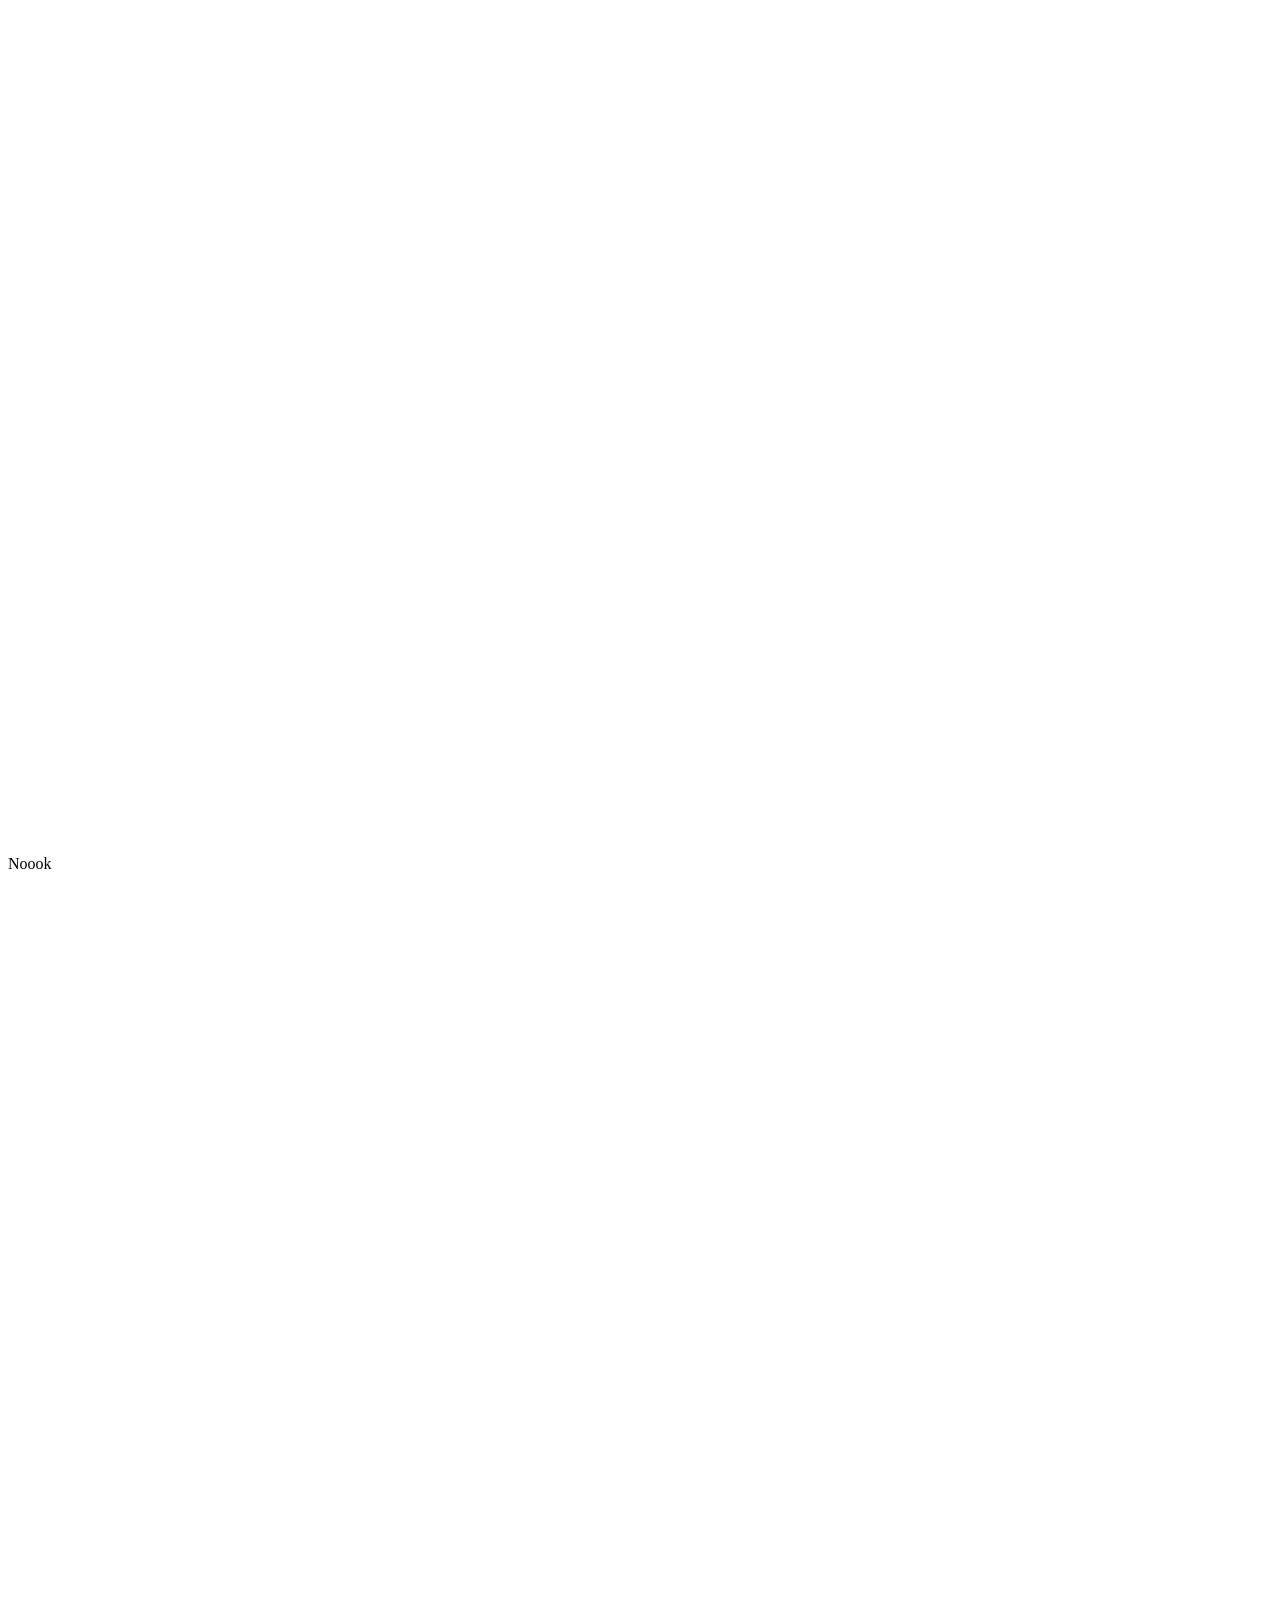
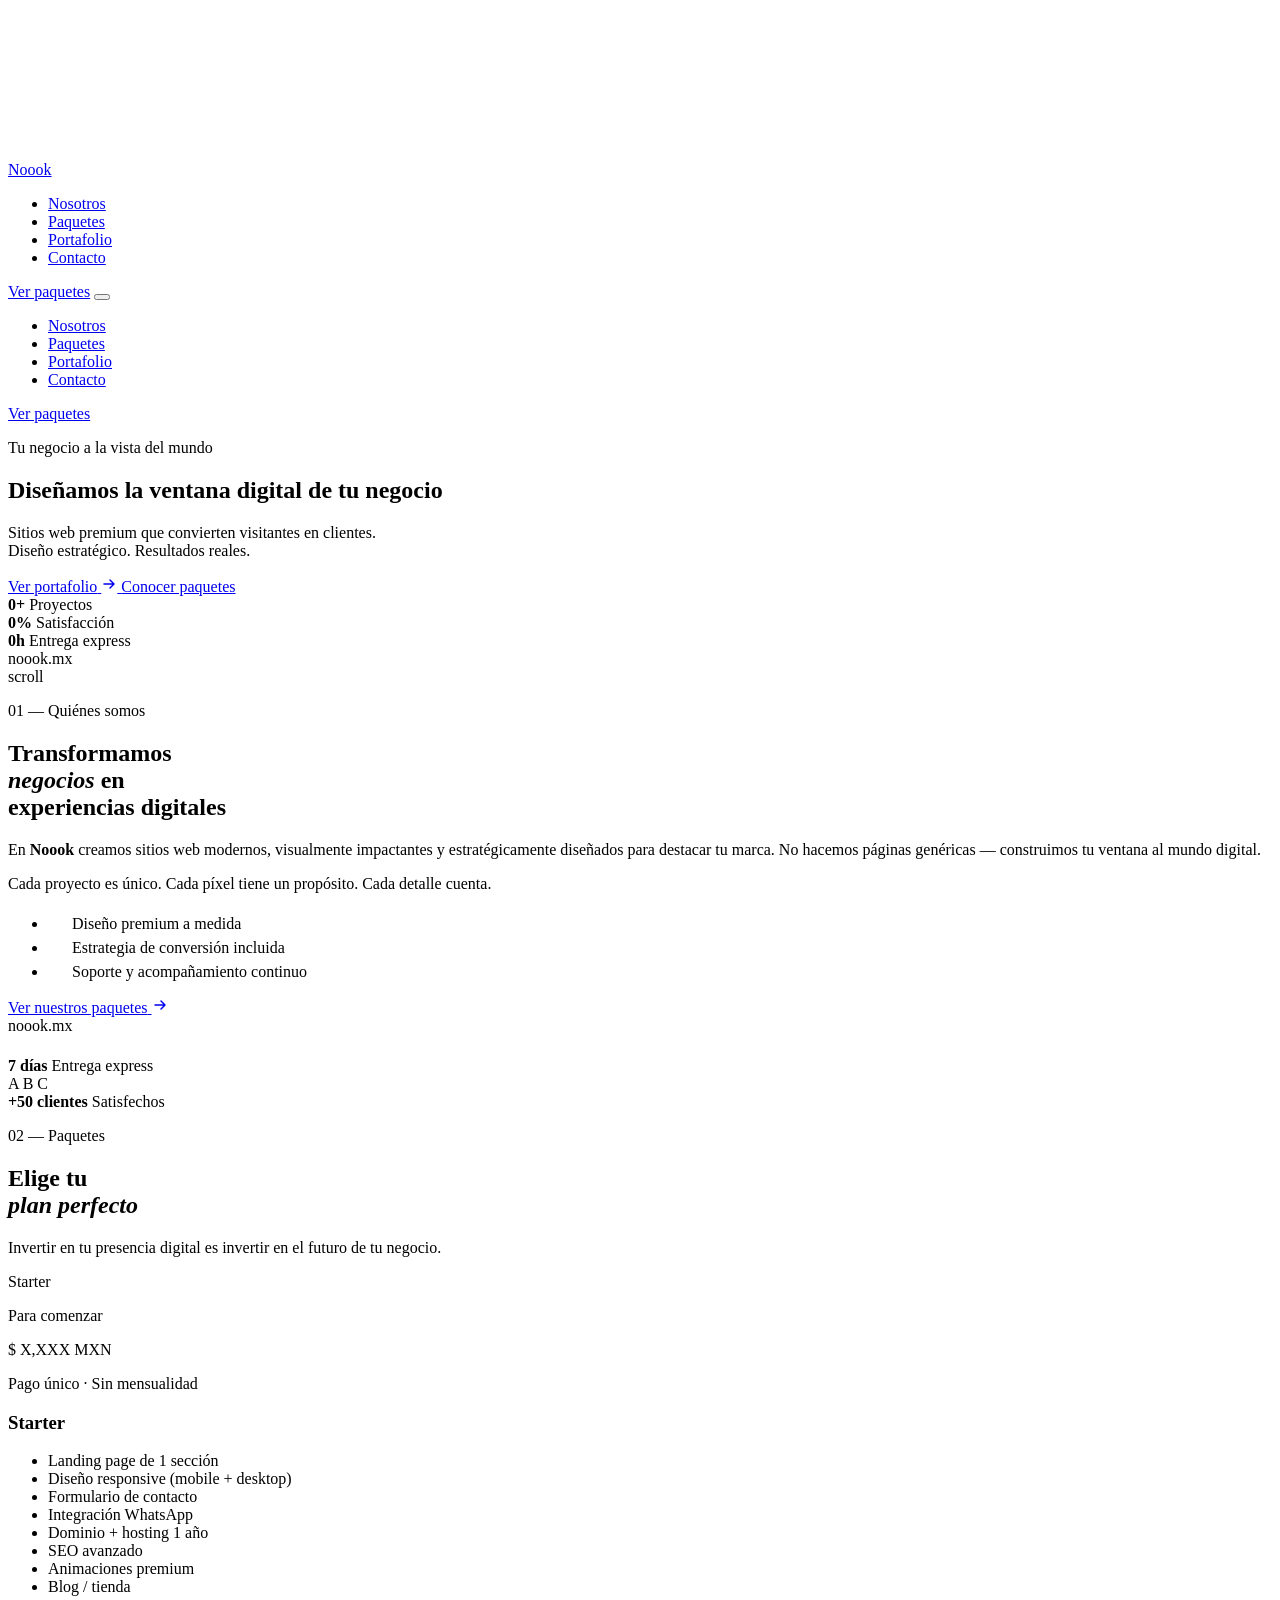
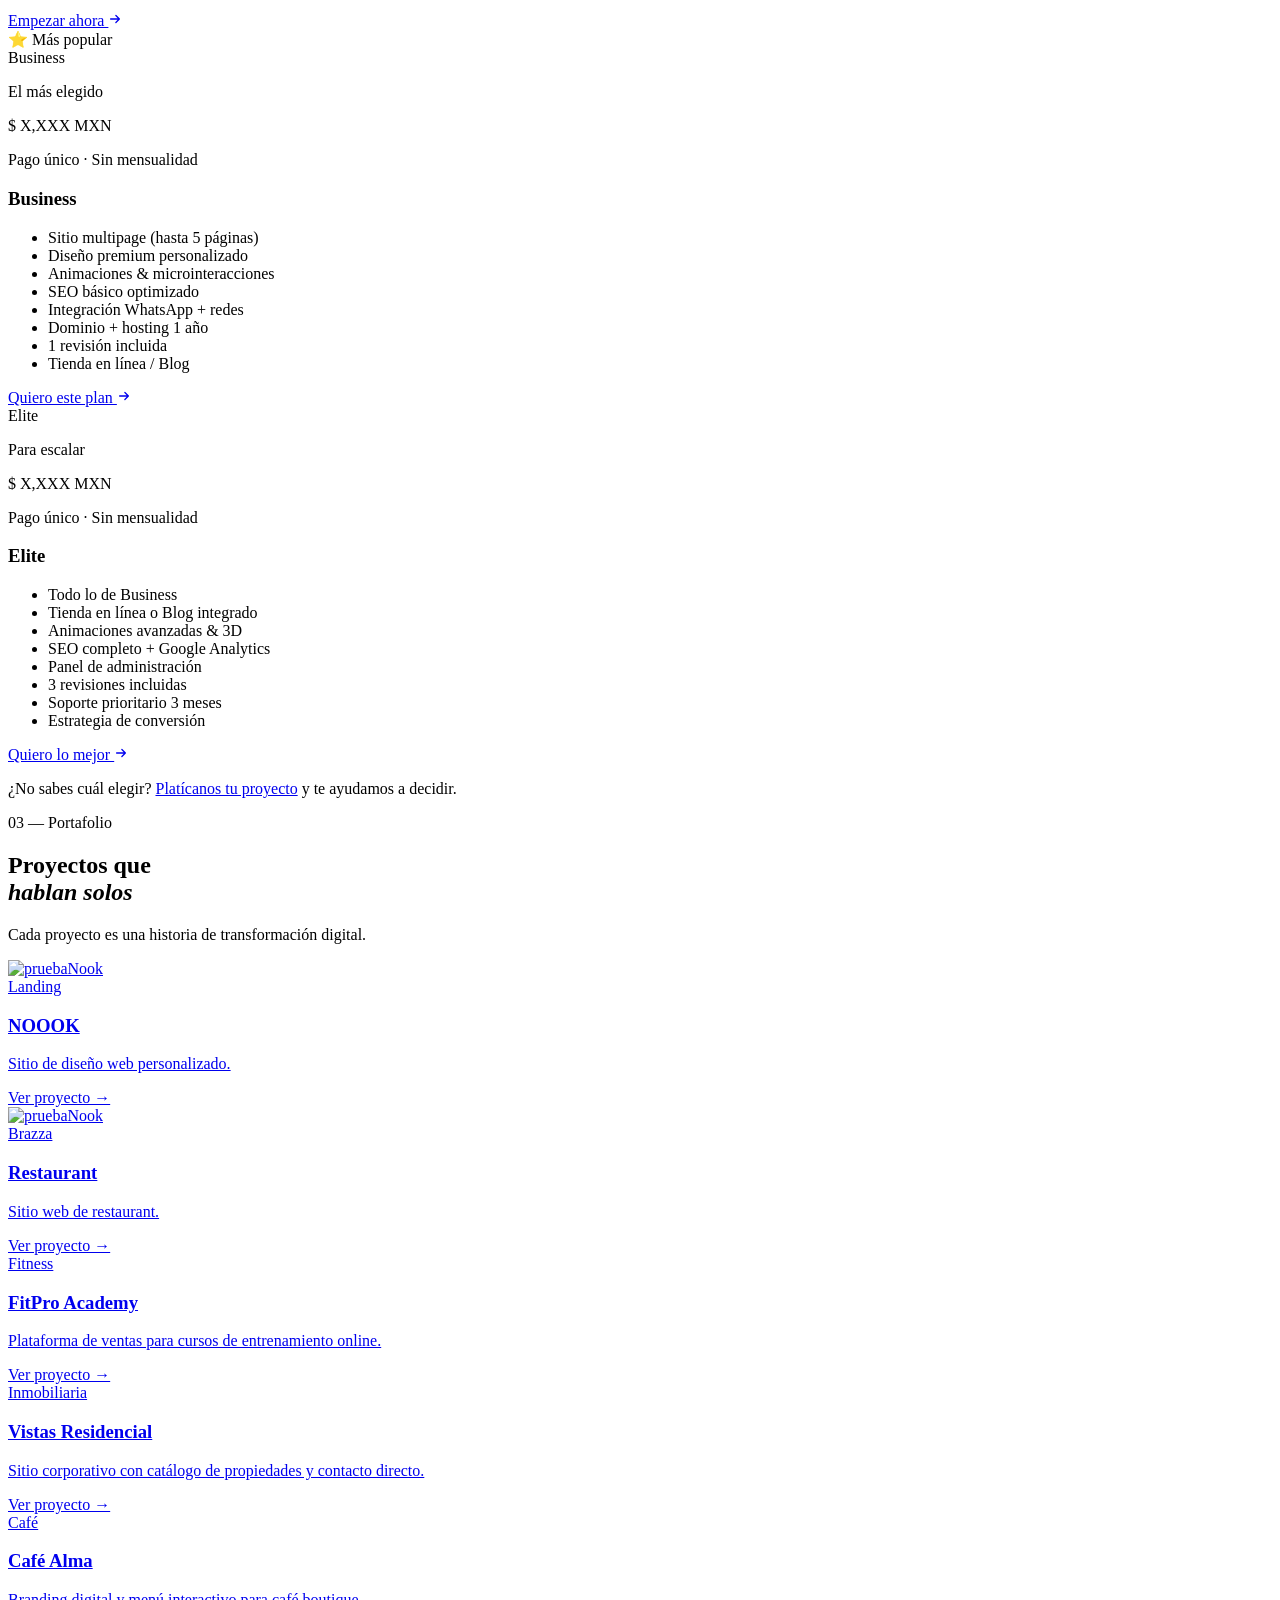
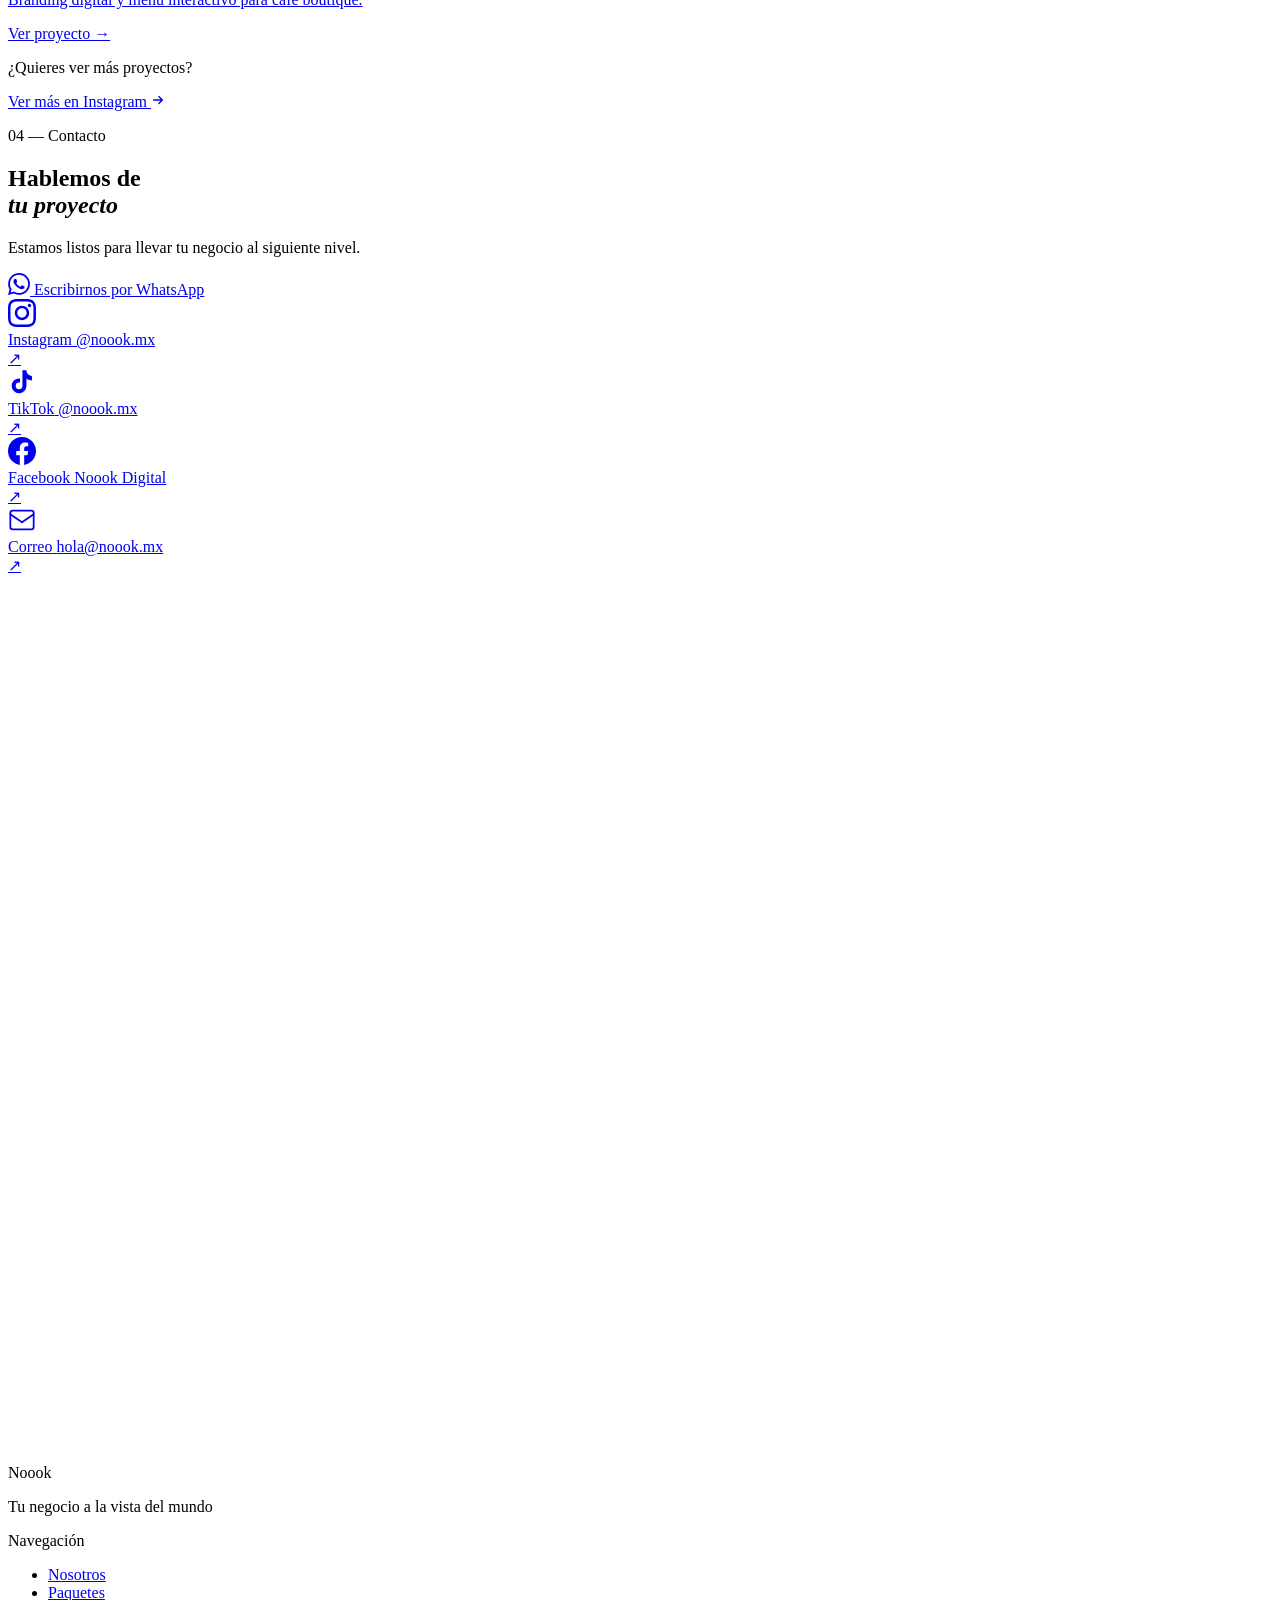
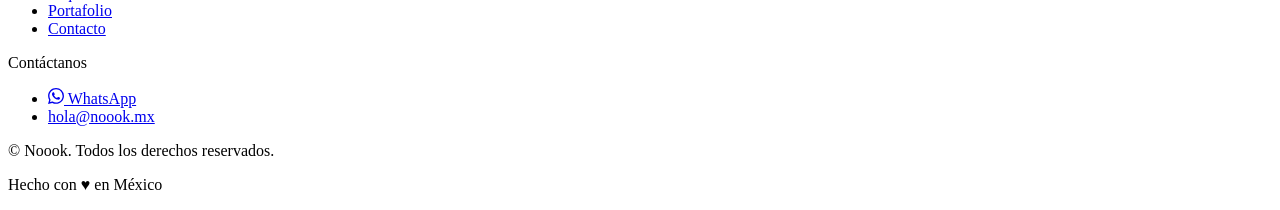
==== commit e4be9133: "Add files via upload" ====
--- a/index.html
+++ b/index.html
@@ -1,2179 +1,800 @@
 <!DOCTYPE html>
 <html lang="es">
 <head>
-<meta charset="UTF-8">
-<meta name="viewport" content="width=device-width, initial-scale=1.0">
-<title>NOOOCK — Tu negocio a la vista del mundo</title>
-<link rel="preconnect" href="https://fonts.googleapis.com">
-<link rel="preconnect" href="https://fonts.gstatic.com" crossorigin>
-<link href="https://fonts.googleapis.com/css2?family=Inter:wght@300;400;500;600;700&family=Space+Grotesk:wght@300;400;500;600;700&display=swap" rel="stylesheet">
-<style>
-/* ═══════════════════════════════════════════
-   DESIGN TOKENS
-═══════════════════════════════════════════ */
-:root {
-  --c-bg:        #0d0d14;
-  --c-bg2:       #11111c;
-  --c-bg3:       #16162a;
-  --c-surface:   rgba(255,255,255,0.04);
-  --c-surface2:  rgba(255,255,255,0.07);
-  --c-border:    rgba(255,255,255,0.08);
-  --c-border2:   rgba(255,255,255,0.14);
-  --c-white:     #f4f4f8;
-  --c-muted:     rgba(244,244,248,0.5);
-  --c-muted2:    rgba(244,244,248,0.3);
-  --c-rose:      #f472b6;
-  --c-rose-dim:  rgba(244,114,182,0.15);
-  --c-rose-glow: rgba(244,114,182,0.25);
-  --c-lila:      #a78bfa;
-  --c-lila-dim:  rgba(167,139,250,0.15);
-  --c-lila-glow: rgba(167,139,250,0.25);
-  --c-accent:    linear-gradient(135deg, #f472b6, #a78bfa);
-
-  --font-main:   'Space Grotesk', 'Inter', sans-serif;
-  --font-body:   'Inter', sans-serif;
-
-  --r-sm:  8px;
-  --r-md:  16px;
-  --r-lg:  24px;
-  --r-xl:  32px;
-  --r-2xl: 48px;
-
-  --ease-out: cubic-bezier(0.16, 1, 0.3, 1);
-  --ease-in-out: cubic-bezier(0.45, 0, 0.55, 1);
-}
-
-/* ═══════════════════════════════════════════
-   RESET & BASE
-═══════════════════════════════════════════ */
-*, *::before, *::after { box-sizing: border-box; margin: 0; padding: 0; }
-
-html { scroll-behavior: smooth; }
-
-body {
-  font-family: var(--font-body);
-  background: var(--c-bg);
-  color: var(--c-white);
-  line-height: 1.6;
-  overflow-x: hidden;
-  cursor: none;
-}
-
-img { display: block; max-width: 100%; }
-a { color: inherit; text-decoration: none; }
-button { font-family: inherit; cursor: none; }
-
-/* ═══════════════════════════════════════════
-   CUSTOM CURSOR
-═══════════════════════════════════════════ */
-#cursor-dot {
-  position: fixed;
-  width: 8px; height: 8px;
-  background: var(--c-rose);
-  border-radius: 50%;
-  pointer-events: none;
-  z-index: 9999;
-  transform: translate(-50%,-50%);
-  transition: background 0.3s;
-}
-#cursor-ring {
-  position: fixed;
-  width: 40px; height: 40px;
-  border: 1.5px solid rgba(244,114,182,0.5);
-  border-radius: 50%;
-  pointer-events: none;
-  z-index: 9998;
-  transform: translate(-50%,-50%);
-  transition: width 0.4s var(--ease-out),
-              height 0.4s var(--ease-out),
-              border-color 0.4s,
-              background 0.4s;
-}
-body.cursor-hover #cursor-ring {
-  width: 72px; height: 72px;
-  border-color: rgba(167,139,250,0.6);
-  background: rgba(167,139,250,0.06);
-}
-body.cursor-hover #cursor-dot {
-  background: var(--c-lila);
-  transform: translate(-50%,-50%) scale(1.5);
-}
-
-/* ═══════════════════════════════════════════
-   SCROLL REVEAL
-═══════════════════════════════════════════ */
-.reveal { opacity: 0; transform: translateY(40px); transition: opacity 0.9s var(--ease-out), transform 0.9s var(--ease-out); }
-.reveal-left { opacity: 0; transform: translateX(-50px); transition: opacity 0.9s var(--ease-out), transform 0.9s var(--ease-out); }
-.reveal-right { opacity: 0; transform: translateX(50px); transition: opacity 0.9s var(--ease-out), transform 0.9s var(--ease-out); }
-.reveal-scale { opacity: 0; transform: scale(0.94); transition: opacity 0.9s var(--ease-out), transform 0.9s var(--ease-out); }
-.reveal.visible, .reveal-left.visible, .reveal-right.visible, .reveal-scale.visible { opacity: 1; transform: none; }
-.delay-1 { transition-delay: 0.1s !important; }
-.delay-2 { transition-delay: 0.22s !important; }
-.delay-3 { transition-delay: 0.38s !important; }
-.delay-4 { transition-delay: 0.55s !important; }
-.delay-5 { transition-delay: 0.72s !important; }
-
-/* ═══════════════════════════════════════════
-   NOISE TEXTURE
-═══════════════════════════════════════════ */
-body::after {
-  content: '';
-  position: fixed;
-  inset: 0;
-  background-image: url("data:image/svg+xml,%3Csvg viewBox='0 0 256 256' xmlns='http://www.w3.org/2000/svg'%3E%3Cfilter id='noise'%3E%3CfeTurbulence type='fractalNoise' baseFrequency='0.9' numOctaves='4' stitchTiles='stitch'/%3E%3C/filter%3E%3Crect width='100%25' height='100%25' filter='url(%23noise)' opacity='0.03'/%3E%3C/svg%3E");
-  pointer-events: none;
-  z-index: 9990;
-  opacity: 0.35;
-}
-
-/* ═══════════════════════════════════════════
-   NAVBAR
-═══════════════════════════════════════════ */
-nav {
-  position: fixed;
-  top: 0; left: 0; right: 0;
-  z-index: 999;
-  padding: 22px 48px;
-  display: grid;
-  grid-template-columns: 1fr auto 1fr;
-  align-items: center;
-  transition: padding 0.4s var(--ease-out), background 0.4s, border-color 0.4s, backdrop-filter 0.4s;
-  border-bottom: 1px solid transparent;
-}
-nav.scrolled {
-  padding: 14px 48px;
-  background: rgba(13,13,20,0.92);
-  backdrop-filter: blur(24px) saturate(1.8);
-  -webkit-backdrop-filter: blur(24px);
-  border-color: var(--c-border);
-}
-.nav-social {
-  display: flex;
-  align-items: center;
-  gap: 18px;
-}
-.nav-social a {
-  font-size: 15px;
-  color: var(--c-muted);
-  transition: color 0.3s, transform 0.3s;
-  display: flex;
-  align-items: center;
-}
-.nav-social a:hover {
-  color: var(--c-rose);
-  transform: translateY(-2px);
-}
-.nav-logo {
-  display: flex;
-  align-items: center;
-  justify-content: center;
-  gap: 10px;
-}
-.nav-links {
-  display: flex;
-  align-items: center;
-  justify-content: flex-end;
-  gap: 28px;
-  list-style: none;
-}
-.nav-logo {
-  display: flex;
-  align-items: center;
-  gap: 10px;
-}
-.nav-logo-icon {
-  width: 36px; height: 36px;
-  background: linear-gradient(135deg, var(--c-rose), var(--c-lila));
-  border-radius: 10px;
-  display: flex;
-  align-items: center;
-  justify-content: center;
-  font-family: var(--font-main);
-  font-weight: 700;
-  font-size: 14px;
-  color: white;
-  letter-spacing: -0.5px;
-  position: relative;
-  overflow: hidden;
-}
-.nav-logo-icon::before {
-  content: '';
-  position: absolute;
-  inset: 0;
-  background: linear-gradient(135deg, rgba(255,255,255,0.2), transparent);
-}
-.nav-logo-text {
-  font-family: var(--font-main);
-  font-weight: 700;
-  font-size: 18px;
-  letter-spacing: -0.5px;
-  background: var(--c-accent);
-  -webkit-background-clip: text;
-  -webkit-text-fill-color: transparent;
-  background-clip: text;
-}
-.nav-links {
-  display: flex;
-  align-items: center;
-  gap: 36px;
-  list-style: none;
-}
-.nav-links a {
-  font-size: 14px;
-  font-weight: 500;
-  color: var(--c-muted);
-  transition: color 0.3s;
-  position: relative;
-}
-.nav-links a::after {
-  content: '';
-  position: absolute;
-  bottom: -4px; left: 0;
-  width: 0; height: 1px;
-  background: var(--c-rose);
-  transition: width 0.3s var(--ease-out);
-}
-.nav-links a:hover { color: var(--c-white); }
-.nav-links a:hover::after { width: 100%; }
-.nav-cta {
-  padding: 10px 22px;
-  background: var(--c-rose-dim);
-  border: 1px solid rgba(244,114,182,0.3);
-  border-radius: 100px;
-  font-size: 14px;
-  font-weight: 600;
-  color: var(--c-rose) !important;
-  transition: background 0.3s, border-color 0.3s, box-shadow 0.3s !important;
-}
-.nav-cta:hover {
-  background: rgba(244,114,182,0.25) !important;
-  box-shadow: 0 0 20px rgba(244,114,182,0.2) !important;
-}
-.nav-cta::after { display: none !important; }
-
-/* ═══════════════════════════════════════════
-   HERO SECTION
-═══════════════════════════════════════════ */
-#hero {
-  position: relative;
-  min-height: 100svh;
-  display: flex;
-  align-items: center;
-  justify-content: center;
-  overflow: hidden;
-  padding: 120px 48px 80px;
-}
-
-/* Ambient gradient background */
-.hero-ambient {
-  position: absolute;
-  inset: 0;
-  pointer-events: none;
-}
-.ambient-orb {
-  position: absolute;
-  border-radius: 50%;
-  filter: blur(80px);
-  animation: orb-float 8s ease-in-out infinite alternate;
-}
-.orb-1 {
-  width: 600px; height: 600px;
-  top: -200px; right: -100px;
-  background: radial-gradient(circle, rgba(244,114,182,0.12), transparent 70%);
-  animation-delay: 0s;
-}
-.orb-2 {
-  width: 500px; height: 500px;
-  bottom: -150px; left: -100px;
-  background: radial-gradient(circle, rgba(167,139,250,0.12), transparent 70%);
-  animation-delay: -4s;
-}
-.orb-3 {
-  width: 300px; height: 300px;
-  top: 30%; left: 40%;
-  background: radial-gradient(circle, rgba(244,114,182,0.06), transparent 70%);
-  animation-delay: -2s;
-}
-@keyframes orb-float {
-  from { transform: translateY(0) scale(1); }
-  to   { transform: translateY(-30px) scale(1.05); }
-}
-
-/* Grid lines decorative */
-.hero-grid {
-  position: absolute;
-  inset: 0;
-  background-image: 
-    linear-gradient(rgba(255,255,255,0.02) 1px, transparent 1px),
-    linear-gradient(90deg, rgba(255,255,255,0.02) 1px, transparent 1px);
-  background-size: 60px 60px;
-  mask-image: radial-gradient(ellipse at center, black 30%, transparent 80%);
-}
-
-.hero-inner {
-  position: relative;
-  z-index: 2;
-  text-align: center;
-  max-width: 900px;
-  margin: 0 auto;
-}
-
-/* Floating particles */
-.particles-wrap {
-  position: absolute;
-  inset: 0;
-  pointer-events: none;
-  overflow: hidden;
-}
-.particle {
-  position: absolute;
-  border-radius: 50%;
-  animation: particle-drift linear infinite;
-  opacity: 0;
-}
-@keyframes particle-drift {
-  0%   { transform: translateY(100vh) scale(0); opacity: 0; }
-  10%  { opacity: 1; }
-  90%  { opacity: 1; }
-  100% { transform: translateY(-100px) scale(1); opacity: 0; }
-}
-
-.hero-badge {
-  display: inline-flex;
-  align-items: center;
-  gap: 8px;
-  padding: 8px 18px;
-  background: var(--c-surface2);
-  border: 1px solid var(--c-border2);
-  border-radius: 100px;
-  font-size: 12px;
-  font-weight: 500;
-  color: var(--c-muted);
-  letter-spacing: 0.5px;
-  text-transform: uppercase;
-  margin-bottom: 32px;
-  backdrop-filter: blur(10px);
-  opacity: 0;
-  transform: translateY(20px);
-  animation: fadeUp 0.8s var(--ease-out) 0.3s forwards;
-}
-.hero-badge .dot {
-  width: 6px; height: 6px;
-  border-radius: 50%;
-  background: var(--c-rose);
-  box-shadow: 0 0 6px var(--c-rose);
-  animation: pulse-dot 2s ease-in-out infinite;
-}
-@keyframes pulse-dot {
-  0%, 100% { opacity: 1; transform: scale(1); }
-  50% { opacity: 0.5; transform: scale(0.8); }
-}
-
-.hero-logo-area {
-  margin-bottom: 32px;
-  opacity: 0;
-  transform: translateY(20px);
-  animation: fadeUp 0.8s var(--ease-out) 0.5s forwards;
-}
-
-/* The NOOOCK logo text rendered in CSS */
-.logo-display {
-  font-family: var(--font-main);
-  font-size: clamp(48px, 8vw, 100px);
-  font-weight: 700;
-  letter-spacing: -3px;
-  line-height: 1;
-  position: relative;
-  display: inline-block;
-}
-.logo-n { color: #b0b0c8; }
-.logo-o-1, .logo-o-2, .logo-o-3 {
-  background: var(--c-accent);
-  -webkit-background-clip: text;
-  -webkit-text-fill-color: transparent;
-  background-clip: text;
-  position: relative;
-}
-.logo-o-1::after, .logo-o-2::after, .logo-o-3::after {
-  content: attr(data-char);
-  position: absolute;
-  left: 0; top: 0;
-  background: var(--c-accent);
-  -webkit-background-clip: text;
-  -webkit-text-fill-color: transparent;
-  background-clip: text;
-  filter: blur(8px);
-  opacity: 0.4;
-  z-index: -1;
-}
-.logo-ck { color: #b0b0c8; }
-.logo-spark {
-  position: absolute;
-  top: 0; right: -20px;
-  font-size: 0.25em;
-  -webkit-text-fill-color: var(--c-rose);
-  color: var(--c-rose);
-}
-
-.hero-tagline {
-  font-size: 13px;
-  font-weight: 500;
-  color: var(--c-muted);
-  letter-spacing: 1.5px;
-  text-transform: uppercase;
-  margin-top: 8px;
-}
-
-.hero-h1 {
-  font-family: var(--font-main);
-  font-size: clamp(32px, 5vw, 62px);
-  font-weight: 700;
-  letter-spacing: -1.5px;
-  line-height: 1.1;
-  margin-bottom: 20px;
-  overflow: hidden;
-}
-.hero-h1 .line {
-  display: block;
-  overflow: hidden;
-}
-.hero-h1 .line span {
-  display: block;
-  transform: translateY(110%);
-  animation: slideUp 0.9s var(--ease-out) forwards;
-}
-.hero-h1 .line:nth-child(1) span { animation-delay: 0.7s; }
-.hero-h1 .line:nth-child(2) span { animation-delay: 0.9s; }
-.hero-h1 .line:nth-child(3) span { animation-delay: 1.1s; }
-
-@keyframes slideUp {
-  from { transform: translateY(110%); }
-  to   { transform: translateY(0); }
-}
-@keyframes fadeUp {
-  from { opacity: 0; transform: translateY(20px); }
-  to   { opacity: 1; transform: translateY(0); }
-}
-
-.hero-accent-word {
-  background: var(--c-accent);
-  -webkit-background-clip: text;
-  -webkit-text-fill-color: transparent;
-  background-clip: text;
-}
-
-.hero-sub {
-  font-size: clamp(16px, 2vw, 19px);
-  font-weight: 400;
-  color: var(--c-muted);
-  max-width: 540px;
-  margin: 0 auto 48px;
-  line-height: 1.65;
-  opacity: 0;
-  animation: fadeUp 0.8s var(--ease-out) 1.4s forwards;
-}
-
-.hero-actions {
-  display: flex;
-  align-items: center;
-  gap: 16px;
-  justify-content: center;
-  flex-wrap: wrap;
-  opacity: 0;
-  animation: fadeUp 0.8s var(--ease-out) 1.6s forwards;
-}
-
-/* ═══════════════════════════════════════════
-   BUTTONS
-═══════════════════════════════════════════ */
-.btn {
-  position: relative;
-  display: inline-flex;
-  align-items: center;
-  gap: 8px;
-  padding: 14px 28px;
-  border-radius: 100px;
-  font-family: var(--font-main);
-  font-size: 15px;
-  font-weight: 600;
-  border: none;
-  overflow: hidden;
-  transition: transform 0.3s var(--ease-out), box-shadow 0.3s;
-}
-.btn::before {
-  content: '';
-  position: absolute;
-  inset: 0;
-  background: rgba(255,255,255,0.1);
-  transform: translateX(-100%);
-  transition: transform 0.4s var(--ease-out);
-}
-.btn:hover::before { transform: translateX(0); }
-.btn:hover { transform: translateY(-2px); }
-
-.btn-primary {
-  background: linear-gradient(135deg, var(--c-rose), var(--c-lila));
-  color: white;
-  box-shadow: 0 4px 20px rgba(244,114,182,0.3);
-}
-.btn-primary:hover { box-shadow: 0 8px 32px rgba(244,114,182,0.45); }
-
-.btn-ghost {
-  background: var(--c-surface2);
-  border: 1px solid var(--c-border2);
-  color: var(--c-white);
-  backdrop-filter: blur(10px);
-}
-.btn-ghost:hover { border-color: rgba(167,139,250,0.4); box-shadow: 0 0 20px rgba(167,139,250,0.1); }
-
-/* ═══════════════════════════════════════════
-   HERO MOCKUP / VISUAL
-═══════════════════════════════════════════ */
-.hero-mockup-wrap {
-  position: relative;
-  margin-top: 80px;
-  opacity: 0;
-  animation: fadeUp 1s var(--ease-out) 1.8s forwards;
-}
-.hero-mockup {
-  width: 100%;
-  max-width: 840px;
-  margin: 0 auto;
-  background: var(--c-bg2);
-  border: 1px solid var(--c-border2);
-  border-radius: var(--r-xl);
-  overflow: hidden;
-  box-shadow: 
-    0 0 0 1px rgba(255,255,255,0.06),
-    0 40px 80px rgba(0,0,0,0.5),
-    0 0 80px rgba(244,114,182,0.06);
-  position: relative;
-}
-.mockup-bar {
-  padding: 14px 20px;
-  background: var(--c-bg3);
-  border-bottom: 1px solid var(--c-border);
-  display: flex;
-  align-items: center;
-  gap: 20px;
-}
-.mockup-dots { display: flex; gap: 6px; }
-.mockup-dot {
-  width: 10px; height: 10px;
-  border-radius: 50%;
-}
-.mockup-dot:nth-child(1) { background: #ff5f57; }
-.mockup-dot:nth-child(2) { background: #febc2e; }
-.mockup-dot:nth-child(3) { background: #28c840; }
-.mockup-url {
-  flex: 1;
-  background: var(--c-surface);
-  border: 1px solid var(--c-border);
-  border-radius: 6px;
-  padding: 6px 14px;
-  font-size: 12px;
-  color: var(--c-muted2);
-  display: flex;
-  align-items: center;
-  gap: 6px;
-}
-.mockup-content {
-  padding: 32px;
-  background: linear-gradient(145deg, #12121f, #0f0f1a);
-  min-height: 300px;
-  display: grid;
-  grid-template-columns: 1fr 1fr;
-  gap: 20px;
-  align-items: center;
-}
-.mockup-text-col { padding-right: 20px; }
-.mockup-label {
-  font-size: 11px;
-  text-transform: uppercase;
-  letter-spacing: 2px;
-  color: var(--c-rose);
-  margin-bottom: 12px;
-  font-weight: 600;
-}
-.mockup-h {
-  font-family: var(--font-main);
-  font-size: 28px;
-  font-weight: 700;
-  letter-spacing: -1px;
-  line-height: 1.2;
-  margin-bottom: 16px;
-}
-.mockup-p {
-  font-size: 13px;
-  color: var(--c-muted);
-  line-height: 1.7;
-  margin-bottom: 20px;
-}
-.mockup-btn-mini {
-  display: inline-flex;
-  align-items: center;
-  gap: 6px;
-  padding: 9px 18px;
-  background: linear-gradient(135deg, var(--c-rose), var(--c-lila));
-  border-radius: 100px;
-  font-size: 12px;
-  font-weight: 600;
-  color: white;
-}
-.mockup-visual-col {
-  display: grid;
-  grid-template-columns: 1fr 1fr;
-  gap: 10px;
-}
-.mockup-card-mini {
-  background: var(--c-surface2);
-  border: 1px solid var(--c-border);
-  border-radius: var(--r-md);
-  padding: 14px;
-  aspect-ratio: 1;
-  display: flex;
-  flex-direction: column;
-  justify-content: space-between;
-}
-.mkc-icon {
-  width: 28px; height: 28px;
-  border-radius: 8px;
-  margin-bottom: 8px;
-}
-.mkc-icon.rose { background: linear-gradient(135deg, var(--c-rose), rgba(244,114,182,0.3)); }
-.mkc-icon.lila { background: linear-gradient(135deg, var(--c-lila), rgba(167,139,250,0.3)); }
-.mkc-icon.green { background: linear-gradient(135deg, #34d399, rgba(52,211,153,0.3)); }
-.mkc-icon.blue { background: linear-gradient(135deg, #60a5fa, rgba(96,165,250,0.3)); }
-.mkc-label { font-size: 11px; color: var(--c-muted); font-weight: 500; }
-.mkc-val { font-size: 18px; font-weight: 700; font-family: var(--font-main); }
-
-/* Floating badge on mockup */
-.float-badge {
-  position: absolute;
-  background: rgba(13,13,20,0.9);
-  border: 1px solid var(--c-border2);
-  border-radius: var(--r-lg);
-  padding: 12px 18px;
-  backdrop-filter: blur(16px);
-  display: flex;
-  align-items: center;
-  gap: 10px;
-  box-shadow: 0 8px 24px rgba(0,0,0,0.4);
-  animation: float-badge 4s ease-in-out infinite alternate;
-}
-@keyframes float-badge {
-  from { transform: translateY(0); }
-  to   { transform: translateY(-8px); }
-}
-.float-badge-1 {
-  bottom: 40px; left: -40px;
-  animation-delay: 0s;
-}
-.float-badge-2 {
-  top: 60px; right: -40px;
-  animation-delay: -2s;
-}
-.fb-icon { font-size: 18px; }
-.fb-text .fb-title { font-size: 12px; font-weight: 600; margin-bottom: 1px; }
-.fb-text .fb-sub { font-size: 10px; color: var(--c-muted); }
-
-/* ═══════════════════════════════════════════
-   MARQUEE
-═══════════════════════════════════════════ */
-.marquee-strip {
-  overflow: hidden;
-  padding: 24px 0;
-  border-top: 1px solid var(--c-border);
-  border-bottom: 1px solid var(--c-border);
-  margin: 80px 0;
-}
-.marquee-track {
-  display: flex;
-  gap: 3rem;
-  width: max-content;
-  animation: marquee 28s linear infinite;
-}
-@keyframes marquee {
-  from { transform: translateX(0); }
-  to   { transform: translateX(-50%); }
-}
-.marquee-item {
-  font-size: 13px;
-  font-weight: 500;
-  color: var(--c-muted2);
-  text-transform: uppercase;
-  letter-spacing: 2px;
-  white-space: nowrap;
-  display: flex;
-  align-items: center;
-  gap: 1.5rem;
-}
-.marquee-dot { color: var(--c-rose); font-size: 8px; }
-
-/* ═══════════════════════════════════════════
-   SECTION SHARED STYLES
-═══════════════════════════════════════════ */
-section { padding: 100px 48px; }
-.section-label {
-  font-size: 11px;
-  font-weight: 600;
-  text-transform: uppercase;
-  letter-spacing: 3px;
-  color: var(--c-rose);
-  margin-bottom: 16px;
-  display: flex;
-  align-items: center;
-  gap: 12px;
-}
-.section-label::before {
-  content: '';
-  width: 24px; height: 1px;
-  background: var(--c-rose);
-}
-.section-h2 {
-  font-family: var(--font-main);
-  font-size: clamp(32px, 4vw, 52px);
-  font-weight: 700;
-  letter-spacing: -1.5px;
-  line-height: 1.1;
-  margin-bottom: 20px;
-}
-.section-sub {
-  font-size: 17px;
-  color: var(--c-muted);
-  line-height: 1.7;
-  max-width: 520px;
-}
-
-/* ═══════════════════════════════════════════
-   ABOUT SECTION
-═══════════════════════════════════════════ */
-#about {
-  background: var(--c-bg2);
-  border-top: 1px solid var(--c-border);
-  border-bottom: 1px solid var(--c-border);
-}
-.about-grid {
-  max-width: 1200px;
-  margin: 0 auto;
-  display: grid;
-  grid-template-columns: 1fr 1fr;
-  gap: 80px;
-  align-items: center;
-}
-.about-stats {
-  display: grid;
-  grid-template-columns: 1fr 1fr;
-  gap: 2px;
-  margin-top: 48px;
-}
-.stat-card {
-  background: var(--c-surface);
-  border: 1px solid var(--c-border);
-  padding: 28px;
-  position: relative;
-  overflow: hidden;
-}
-.stat-card:first-child { border-radius: var(--r-lg) 0 0 0; }
-.stat-card:nth-child(2) { border-radius: 0 var(--r-lg) 0 0; }
-.stat-card:nth-child(3) { border-radius: 0 0 0 var(--r-lg); }
-.stat-card:last-child { border-radius: 0 0 var(--r-lg) 0; }
-.stat-card::before {
-  content: '';
-  position: absolute;
-  top: 0; left: 0;
-  width: 40px; height: 2px;
-  background: var(--c-accent);
-}
-.stat-num {
-  font-family: var(--font-main);
-  font-size: 40px;
-  font-weight: 700;
-  letter-spacing: -1px;
-  background: var(--c-accent);
-  -webkit-background-clip: text;
-  -webkit-text-fill-color: transparent;
-  background-clip: text;
-  display: block;
-}
-.stat-label { font-size: 12px; color: var(--c-muted); margin-top: 4px; font-weight: 500; text-transform: uppercase; letter-spacing: 1px; }
-
-.about-visual {
-  position: relative;
-}
-.about-visual-main {
-  background: var(--c-bg3);
-  border: 1px solid var(--c-border2);
-  border-radius: var(--r-xl);
-  padding: 32px;
-  position: relative;
-  overflow: hidden;
-}
-.about-visual-main::before {
-  content: '';
-  position: absolute;
-  top: -50%; right: -50%;
-  width: 100%; height: 100%;
-  background: radial-gradient(circle at center, rgba(167,139,250,0.12), transparent 70%);
-  pointer-events: none;
-}
-.feature-list {
-  list-style: none;
-  display: flex;
-  flex-direction: column;
-  gap: 16px;
-}
-.feature-item {
-  display: flex;
-  align-items: flex-start;
-  gap: 16px;
-  padding: 18px;
-  background: var(--c-surface);
-  border: 1px solid var(--c-border);
-  border-radius: var(--r-md);
-  transition: border-color 0.3s, background 0.3s;
-}
-.feature-item:hover {
-  border-color: rgba(167,139,250,0.3);
-  background: var(--c-surface2);
-}
-.fi-icon {
-  width: 40px; height: 40px;
-  border-radius: var(--r-sm);
-  display: flex;
-  align-items: center;
-  justify-content: center;
-  font-size: 18px;
-  flex-shrink: 0;
-}
-.fi-icon.rose { background: var(--c-rose-dim); }
-.fi-icon.lila { background: var(--c-lila-dim); }
-.fi-icon.mixed { background: linear-gradient(135deg, var(--c-rose-dim), var(--c-lila-dim)); }
-.fi-text .fi-title { font-size: 14px; font-weight: 600; margin-bottom: 3px; }
-.fi-text .fi-desc { font-size: 12px; color: var(--c-muted); line-height: 1.5; }
-
-/* ═══════════════════════════════════════════
-   PRICING SECTION
-═══════════════════════════════════════════ */
-#pricing {
-  position: relative;
-  overflow: hidden;
-}
-#pricing::before {
-  content: '';
-  position: absolute;
-  top: 0; left: 50%; transform: translateX(-50%);
-  width: 1px;
-  height: 80px;
-  background: linear-gradient(to bottom, transparent, var(--c-rose));
-}
-.pricing-header {
-  text-align: center;
-  max-width: 600px;
-  margin: 0 auto 70px;
-}
-.pricing-grid {
-  max-width: 1100px;
-  margin: 0 auto;
-  display: grid;
-  grid-template-columns: repeat(3, 1fr);
-  gap: 20px;
-  align-items: start;
-}
-.pricing-card {
-  background: var(--c-surface);
-  border: 1px solid var(--c-border);
-  border-radius: var(--r-xl);
-  padding: 36px;
-  position: relative;
-  overflow: hidden;
-  transition: transform 0.4s var(--ease-out), box-shadow 0.4s, border-color 0.4s;
-}
-.pricing-card:hover {
-  transform: translateY(-8px);
-  box-shadow: 0 24px 60px rgba(0,0,0,0.4);
-}
-.pricing-card.featured {
-  border-color: rgba(244,114,182,0.4);
-  background: linear-gradient(145deg, rgba(244,114,182,0.06), rgba(167,139,250,0.06));
-  box-shadow: 0 0 0 1px rgba(244,114,182,0.15), 0 24px 60px rgba(244,114,182,0.1);
-}
-.pricing-card.featured:hover {
-  box-shadow: 0 0 0 1px rgba(244,114,182,0.3), 0 32px 80px rgba(244,114,182,0.2);
-}
-.pricing-glow {
-  position: absolute;
-  top: -80px; left: 50%; transform: translateX(-50%);
-  width: 200px; height: 200px;
-  border-radius: 50%;
-  filter: blur(60px);
-  pointer-events: none;
-}
-.pricing-card.featured .pricing-glow {
-  background: radial-gradient(circle, rgba(244,114,182,0.2), transparent);
-}
-.recommended-badge {
-  position: absolute;
-  top: -1px; left: 50%; transform: translateX(-50%);
-  background: linear-gradient(135deg, var(--c-rose), var(--c-lila));
-  color: white;
-  font-size: 11px;
-  font-weight: 700;
-  padding: 5px 18px;
-  border-radius: 0 0 12px 12px;
-  text-transform: uppercase;
-  letter-spacing: 1px;
-}
-.plan-name {
-  font-size: 13px;
-  font-weight: 600;
-  color: var(--c-muted);
-  text-transform: uppercase;
-  letter-spacing: 2px;
-  margin-bottom: 16px;
-}
-.plan-price {
-  font-family: var(--font-main);
-  font-size: 48px;
-  font-weight: 700;
-  letter-spacing: -2px;
-  line-height: 1;
-  margin-bottom: 6px;
-}
-.plan-price sup { font-size: 24px; letter-spacing: -1px; vertical-align: super; }
-.plan-price-note { font-size: 12px; color: var(--c-muted); margin-bottom: 28px; }
-.plan-divider {
-  height: 1px;
-  background: var(--c-border);
-  margin: 24px 0;
-}
-.plan-features { list-style: none; display: flex; flex-direction: column; gap: 12px; margin-bottom: 32px; }
-.plan-feature {
-  display: flex;
-  align-items: center;
-  gap: 10px;
-  font-size: 14px;
-  color: var(--c-muted);
-}
-.plan-feature .check {
-  width: 18px; height: 18px;
-  border-radius: 50%;
-  background: var(--c-rose-dim);
-  border: 1px solid rgba(244,114,182,0.3);
-  display: flex;
-  align-items: center;
-  justify-content: center;
-  font-size: 10px;
-  color: var(--c-rose);
-  flex-shrink: 0;
-}
-.plan-feature.muted { color: var(--c-muted2); }
-.plan-feature.muted .check {
-  background: var(--c-surface);
-  border-color: var(--c-border);
-  color: var(--c-muted2);
-}
-.btn-plan {
-  width: 100%;
-  padding: 14px;
-  border-radius: var(--r-md);
-  font-family: var(--font-main);
-  font-size: 14px;
-  font-weight: 600;
-  border: none;
-  transition: all 0.3s var(--ease-out);
-  position: relative;
-  overflow: hidden;
-}
-.btn-plan-ghost {
-  background: var(--c-surface2);
-  border: 1px solid var(--c-border2);
-  color: var(--c-white);
-}
-.btn-plan-ghost:hover {
-  border-color: rgba(167,139,250,0.4);
-  background: rgba(167,139,250,0.08);
-  transform: translateY(-1px);
-}
-.btn-plan-primary {
-  background: linear-gradient(135deg, var(--c-rose), var(--c-lila));
-  color: white;
-  box-shadow: 0 4px 20px rgba(244,114,182,0.3);
-}
-.btn-plan-primary:hover {
-  transform: translateY(-2px);
-  box-shadow: 0 8px 32px rgba(244,114,182,0.5);
-}
-
-/* ═══════════════════════════════════════════
-   PORTFOLIO SECTION
-═══════════════════════════════════════════ */
-#portfolio {
-  background: var(--c-bg2);
-  border-top: 1px solid var(--c-border);
-  border-bottom: 1px solid var(--c-border);
-}
-.portfolio-header {
-  max-width: 1200px;
-  margin: 0 auto 60px;
-  display: flex;
-  align-items: flex-end;
-  justify-content: space-between;
-  gap: 40px;
-}
-.portfolio-grid {
-  max-width: 1200px;
-  margin: 0 auto;
-  display: grid;
-  grid-template-columns: repeat(3, 1fr);
-  grid-template-rows: auto auto;
-  gap: 16px;
-}
-.portfolio-item {
-  background: var(--c-bg3);
-  border: 1px solid var(--c-border);
-  border-radius: var(--r-xl);
-  overflow: hidden;
-  position: relative;
-  cursor: none;
-  transition: transform 0.5s var(--ease-out), box-shadow 0.5s, border-color 0.4s;
-  aspect-ratio: 4/3;
-}
-.portfolio-item.large {
-  grid-column: span 2;
-  aspect-ratio: 16/9;
-}
-.portfolio-item:hover {
-  transform: translateY(-6px) scale(1.01);
-  box-shadow: 0 20px 50px rgba(0,0,0,0.5);
-  border-color: rgba(244,114,182,0.25);
-}
-.port-bg {
-  position: absolute;
-  inset: 0;
-  transition: transform 0.6s var(--ease-out);
-}
-.portfolio-item:hover .port-bg { transform: scale(1.05); }
-.port-overlay {
-  position: absolute;
-  inset: 0;
-  background: linear-gradient(to top, rgba(0,0,0,0.85) 0%, transparent 60%);
-  opacity: 0;
-  transition: opacity 0.4s;
-}
-.portfolio-item:hover .port-overlay { opacity: 1; }
-.port-info {
-  position: absolute;
-  bottom: 0; left: 0; right: 0;
-  padding: 24px;
-  transform: translateY(20px);
-  opacity: 0;
-  transition: all 0.4s var(--ease-out);
-}
-.portfolio-item:hover .port-info { transform: translateY(0); opacity: 1; }
-.port-tag {
-  font-size: 10px;
-  text-transform: uppercase;
-  letter-spacing: 2px;
-  color: var(--c-rose);
-  font-weight: 600;
-  margin-bottom: 4px;
-}
-.port-name { font-size: 16px; font-weight: 700; font-family: var(--font-main); }
-.port-inner {
-  width: 100%; height: 100%;
-  display: flex;
-  align-items: center;
-  justify-content: center;
-  font-family: var(--font-main);
-  font-weight: 700;
-  font-size: 32px;
-  color: rgba(255,255,255,0.04);
-  letter-spacing: -2px;
-}
-/* Portfolio item backgrounds */
-.pi-1 .port-bg { background: linear-gradient(135deg, #1a1a2e, #16213e, #0f3460); }
-.pi-2 .port-bg { background: linear-gradient(135deg, #1a0a2e, #2d1052, #1a0a2e); }
-.pi-3 .port-bg { background: linear-gradient(135deg, #0a1a0a, #052a1a, #0a2a2a); }
-.pi-4 .port-bg { background: linear-gradient(135deg, #2a0a0a, #3d1515, #1a0a0a); }
-.pi-5 .port-bg { background: linear-gradient(135deg, #0a0a2a, #15152a, #0a0a1a); }
-
-.pi-1 .port-inner { color: rgba(96,165,250,0.15); font-size: 80px; }
-.pi-2 .port-inner { color: rgba(167,139,250,0.15); font-size: 80px; }
-.pi-3 .port-inner { color: rgba(52,211,153,0.12); font-size: 70px; }
-.pi-4 .port-inner { color: rgba(244,114,182,0.12); font-size: 70px; }
-.pi-5 .port-inner { color: rgba(167,139,250,0.1); font-size: 90px; }
-
-/* Decorative grid inside portfolio items */
-.port-grid-deco {
-  position: absolute;
-  inset: 0;
-  background-image: 
-    linear-gradient(rgba(255,255,255,0.03) 1px, transparent 1px),
-    linear-gradient(90deg, rgba(255,255,255,0.03) 1px, transparent 1px);
-  background-size: 40px 40px;
-}
-.port-ui-mockup {
-  position: absolute;
-  inset: 20px;
-  background: rgba(255,255,255,0.03);
-  border-radius: var(--r-md);
-  border: 1px solid rgba(255,255,255,0.06);
-  display: flex;
-  flex-direction: column;
-  overflow: hidden;
-}
-.port-ui-bar {
-  height: 32px;
-  background: rgba(255,255,255,0.04);
-  border-bottom: 1px solid rgba(255,255,255,0.05);
-  display: flex;
-  align-items: center;
-  padding: 0 12px;
-  gap: 6px;
-}
-.port-ui-dot { width: 6px; height: 6px; border-radius: 50%; }
-.port-ui-body {
-  flex: 1;
-  padding: 16px;
-  display: flex;
-  flex-direction: column;
-  gap: 10px;
-}
-.port-ui-line {
-  height: 8px;
-  border-radius: 4px;
-  background: rgba(255,255,255,0.06);
-}
-
-/* ═══════════════════════════════════════════
-   SOCIAL SECTION
-═══════════════════════════════════════════ */
-#social {
-  text-align: center;
-}
-.social-header {
-  max-width: 500px;
-  margin: 0 auto 60px;
-}
-.social-links {
-  display: flex;
-  justify-content: center;
-  gap: 16px;
-  flex-wrap: wrap;
-}
-.social-link {
-  width: 64px; height: 64px;
-  border-radius: var(--r-lg);
-  background: var(--c-surface);
-  border: 1px solid var(--c-border);
-  display: flex;
-  align-items: center;
-  justify-content: center;
-  font-size: 22px;
-  transition: all 0.4s var(--ease-out);
-  position: relative;
-  overflow: hidden;
-}
-.social-link::before {
-  content: '';
-  position: absolute;
-  inset: 0;
-  background: var(--c-accent);
-  opacity: 0;
-  transition: opacity 0.3s;
-}
-.social-link:hover {
-  border-color: transparent;
-  transform: translateY(-6px) rotate(-3deg);
-  box-shadow: 0 12px 30px rgba(244,114,182,0.25);
-}
-.social-link:hover::before { opacity: 1; }
-.social-link span { position: relative; z-index: 1; }
-.social-network { font-size: 11px; color: var(--c-muted2); margin-top: 8px; text-align: center; }
-
-/* ═══════════════════════════════════════════
-   FOOTER
-═══════════════════════════════════════════ */
-footer {
-  background: var(--c-bg2);
-  border-top: 1px solid var(--c-border);
-  padding: 60px 48px;
-}
-.footer-inner {
-  max-width: 1200px;
-  margin: 0 auto;
-}
-.footer-top {
-  display: flex;
-  align-items: flex-start;
-  justify-content: space-between;
-  gap: 60px;
-  padding-bottom: 48px;
-  border-bottom: 1px solid var(--c-border);
-  margin-bottom: 32px;
-}
-.footer-brand .footer-logo {
-  font-family: var(--font-main);
-  font-size: 28px;
-  font-weight: 700;
-  letter-spacing: -1px;
-  background: var(--c-accent);
-  -webkit-background-clip: text;
-  -webkit-text-fill-color: transparent;
-  background-clip: text;
-  margin-bottom: 12px;
-}
-.footer-brand p {
-  font-size: 13px;
-  color: var(--c-muted);
-  max-width: 220px;
-  line-height: 1.6;
-}
-.footer-links-col h4 {
-  font-size: 12px;
-  font-weight: 600;
-  text-transform: uppercase;
-  letter-spacing: 2px;
-  color: var(--c-muted2);
-  margin-bottom: 20px;
-}
-.footer-links-col ul { list-style: none; display: flex; flex-direction: column; gap: 10px; }
-.footer-links-col a {
-  font-size: 14px;
-  color: var(--c-muted);
-  transition: color 0.3s;
-}
-.footer-links-col a:hover { color: var(--c-white); }
-.footer-bottom {
-  display: flex;
-  flex-direction: column;
-  align-items: center;
-  gap: 14px;
-  text-align: center;
-}
-.footer-copy { font-size: 12px; color: var(--c-muted2); }
-.footer-copy span {
-  background: var(--c-accent);
-  -webkit-background-clip: text;
-  -webkit-text-fill-color: transparent;
-  background-clip: text;
-  font-weight: 600;
-}
-.footer-legal {
-  display: flex;
-  gap: 6px;
-  align-items: center;
-}
-.footer-legal a {
-  font-size: 12px;
-  color: var(--c-muted2);
-  transition: color 0.3s;
-  padding: 4px 10px;
-  border-radius: 6px;
-}
-.footer-legal a:hover { color: var(--c-muted); background: var(--c-surface); }
-.footer-legal .sep {
-  width: 1px; height: 10px;
-  background: var(--c-border2);
-  flex-shrink: 0;
-}
-
-/* ═══════════════════════════════════════════
-   CARD TILT
-═══════════════════════════════════════════ */
-.tilt-card { transform-style: preserve-3d; }
-
-/* ═══════════════════════════════════════════
-   WINDOW DECO ELEMENT (brand concept)
-═══════════════════════════════════════════ */
-.window-deco {
-  position: relative;
-  width: 100%;
-  max-width: 380px;
-  aspect-ratio: 1;
-  margin: 0 auto;
-}
-.window-frame {
-  width: 100%; height: 100%;
-  border-radius: 50%;
-  border: 2px solid rgba(244,114,182,0.2);
-  position: relative;
-  overflow: hidden;
-  background: linear-gradient(145deg, rgba(244,114,182,0.05), rgba(167,139,250,0.05));
-}
-.window-cross-h {
-  position: absolute;
-  top: 50%; left: 0; right: 0;
-  height: 1px;
-  background: rgba(244,114,182,0.15);
-  transform: translateY(-50%);
-}
-.window-cross-v {
-  position: absolute;
-  top: 0; bottom: 0; left: 50%;
-  width: 1px;
-  background: rgba(244,114,182,0.15);
-  transform: translateX(-50%);
-}
-.window-inner-content {
-  position: absolute;
-  inset: 0;
-  display: flex;
-  align-items: center;
-  justify-content: center;
-  flex-direction: column;
-  gap: 8px;
-}
-.win-nooock {
-  font-family: var(--font-main);
-  font-size: 52px;
-  font-weight: 700;
-  letter-spacing: -3px;
-  background: var(--c-accent);
-  -webkit-background-clip: text;
-  -webkit-text-fill-color: transparent;
-  background-clip: text;
-  filter: drop-shadow(0 0 20px rgba(244,114,182,0.4));
-}
-.win-sub { font-size: 11px; color: var(--c-muted2); text-transform: uppercase; letter-spacing: 3px; }
-
-/* Orbiting element */
-.orbit-wrap {
-  position: absolute;
-  inset: -20px;
-  animation: orbit-spin 12s linear infinite;
-}
-.orbit-dot {
-  position: absolute;
-  width: 10px; height: 10px;
-  border-radius: 50%;
-  background: linear-gradient(135deg, var(--c-rose), var(--c-lila));
-  top: 0; left: 50%; transform: translateX(-50%);
-  box-shadow: 0 0 12px var(--c-rose);
-}
-@keyframes orbit-spin {
-  from { transform: rotate(0deg); }
-  to   { transform: rotate(360deg); }
-}
-
-/* ═══════════════════════════════════════════
-   RESPONSIVE
-═══════════════════════════════════════════ */
-@media (max-width: 1024px) {
-  .pricing-grid { grid-template-columns: 1fr; max-width: 420px; }
-  .about-grid { grid-template-columns: 1fr; gap: 48px; }
-  .portfolio-grid { grid-template-columns: 1fr 1fr; }
-  .portfolio-item.large { grid-column: span 2; }
-  .footer-top { flex-wrap: wrap; gap: 40px; }
-}
-
-@media (max-width: 768px) {
-  section { padding: 72px 24px; }
-  nav { padding: 16px 24px; grid-template-columns: 1fr auto; }
-  nav.scrolled { padding: 12px 24px; }
-  .nav-social { display: none; }
-  .nav-links { display: none; }
-  #hero { padding: 100px 24px 60px; }
-  .mockup-content { grid-template-columns: 1fr; }
-  .mockup-visual-col { display: none; }
-  .float-badge-1 { display: none; }
-  .float-badge-2 { display: none; }
-  .portfolio-grid { grid-template-columns: 1fr; }
-  .portfolio-item.large { grid-column: span 1; }
-  .portfolio-header { flex-direction: column; }
-  .about-stats { grid-template-columns: 1fr 1fr; }
-  .footer-top { flex-direction: column; }
-  .pricing-grid { grid-template-columns: 1fr; }
-  footer { padding: 48px 24px; }
-}
-
-/* ═══════════════════════════════════════════
-   REDUCED MOTION
-═══════════════════════════════════════════ */
-@media (prefers-reduced-motion: reduce) {
-  *, *::before, *::after {
-    animation-duration: 0.01ms !important;
-    animation-iteration-count: 1 !important;
-    transition-duration: 0.01ms !important;
-  }
-}
-
-/* ═══════════════════════════════════════════
-   GLASS DIVIDER
-═══════════════════════════════════════════ */
-.glass-divider {
-  height: 1px;
-  background: linear-gradient(to right, transparent, var(--c-border), transparent);
-  margin: 0 auto;
-  max-width: 600px;
-}
-
-/* ANIMATED BORDER on featured card */
-.animated-border {
-  position: relative;
-}
-.animated-border::before {
-  content: '';
-  position: absolute;
-  inset: -1px;
-  border-radius: inherit;
-  background: linear-gradient(135deg, var(--c-rose), var(--c-lila), var(--c-rose));
-  background-size: 200% 200%;
-  animation: border-rotate 4s linear infinite;
-  z-index: -1;
-}
-@keyframes border-rotate {
-  0% { background-position: 0% 50%; }
-  50% { background-position: 100% 50%; }
-  100% { background-position: 0% 50%; }
-}
-
-/* CTA SECTION */
-.cta-section {
-  padding: 120px 48px;
-  text-align: center;
-  position: relative;
-  overflow: hidden;
-}
-.cta-section::before {
-  content: '';
-  position: absolute;
-  top: 50%; left: 50%;
-  transform: translate(-50%,-50%);
-  width: 600px; height: 300px;
-  background: radial-gradient(ellipse, rgba(244,114,182,0.08) 0%, transparent 70%);
-  pointer-events: none;
-}
-.cta-inner { position: relative; z-index: 2; max-width: 640px; margin: 0 auto; }
-.cta-h2 {
-  font-family: var(--font-main);
-  font-size: clamp(36px, 5vw, 58px);
-  font-weight: 700;
-  letter-spacing: -1.5px;
-  line-height: 1.1;
-  margin-bottom: 20px;
-}
-.cta-sub {
-  font-size: 17px;
-  color: var(--c-muted);
-  margin-bottom: 40px;
-  line-height: 1.65;
-}
-</style>
+  <meta charset="UTF-8" />
+  <meta name="viewport" content="width=device-width, initial-scale=1.0" />
+  <meta name="description" content="Noook — Diseñamos la ventana digital de tu negocio. Sitios web premium que convierten visitantes en clientes." />
+  <meta property="og:title" content="Noook | Tu negocio a la vista del mundo" />
+  <meta property="og:description" content="Agencia boutique de diseño web. Sitios modernos, visualmente impactantes y estratégicamente diseñados." />
+  <meta property="og:type" content="website" />
+  <!-- TODO: Actualizar og:image con una imagen representativa del sitio (1200x630px) -->
+  <!-- TODO: Actualizar og:url con el dominio real cuando esté disponible -->
+
+  <title>Noook | Tu negocio a la vista del mundo</title>
+
+  <!-- Google Fonts: Bebas Neue + DM Sans + DM Mono -->
+  <link rel="preconnect" href="https://fonts.googleapis.com" />
+  <link rel="preconnect" href="https://fonts.gstatic.com" crossorigin />
+  <link href="https://fonts.googleapis.com/css2?family=Bebas+Neue&family=DM+Sans:ital,wght@0,300;0,400;0,500;1,300&family=DM+Mono:wght@300;400&family=Cormorant+Garamond:ital,wght@0,300;0,400;1,300&display=swap" rel="stylesheet" />
+
+  <!-- Stylesheets -->
+  <link rel="stylesheet" href="css/tokens.css" />
+  <link rel="stylesheet" href="css/base.css" />
+  <link rel="stylesheet" href="css/nav.css" />
+  <link rel="stylesheet" href="css/hero.css" />
+  <link rel="stylesheet" href="css/sections.css" />
+  <link rel="stylesheet" href="css/packages.css" />
+  <link rel="stylesheet" href="css/portfolio.css" />
+  <link rel="stylesheet" href="css/social.css" />
+  <link rel="stylesheet" href="css/footer.css" />
+  <link rel="stylesheet" href="css/animations.css" />
 </head>
 <body>
 
-<!-- Custom Cursor -->
-<div id="cursor-dot"></div>
-<div id="cursor-ring"></div>
-
-<!-- ═══════════════════════════════════════
-     NAVBAR
-════════════════════════════════════════ -->
-<nav id="navbar" aria-label="Navegación principal">
-  <div class="nav-social" aria-label="Redes sociales">
-    <a href="#" aria-label="Instagram" title="Instagram">
-      <svg width="17" height="17" viewBox="0 0 24 24" fill="none" stroke="currentColor" stroke-width="1.8" stroke-linecap="round" stroke-linejoin="round"><rect x="2" y="2" width="20" height="20" rx="5" ry="5"/><circle cx="12" cy="12" r="4"/><circle cx="17.5" cy="6.5" r="1" fill="currentColor" stroke="none"/></svg>
-    </a>
-    <a href="#" aria-label="Facebook" title="Facebook">
-      <svg width="17" height="17" viewBox="0 0 24 24" fill="none" stroke="currentColor" stroke-width="1.8" stroke-linecap="round" stroke-linejoin="round"><path d="M18 2h-3a5 5 0 0 0-5 5v3H7v4h3v8h4v-8h3l1-4h-4V7a1 1 0 0 1 1-1h3z"/></svg>
-    </a>
-    <a href="#" aria-label="TikTok" title="TikTok">
-      <svg width="17" height="17" viewBox="0 0 24 24" fill="currentColor" stroke="none"><path d="M19.59 6.69a4.83 4.83 0 0 1-3.77-4.25V2h-3.45v13.67a2.89 2.89 0 0 1-2.88 2.5 2.89 2.89 0 0 1-2.89-2.89 2.89 2.89 0 0 1 2.89-2.89c.28 0 .54.04.79.1V9.01a6.33 6.33 0 0 0-.79-.05 6.34 6.34 0 0 0-6.34 6.34 6.34 6.34 0 0 0 6.34 6.34 6.34 6.34 0 0 0 6.33-6.34V8.69a8.18 8.18 0 0 0 4.78 1.52V6.75a4.85 4.85 0 0 1-1.01-.06z" opacity="0.7"/></svg>
-    </a>
-    <a href="#" aria-label="WhatsApp" title="WhatsApp">
-      <svg width="17" height="17" viewBox="0 0 24 24" fill="none" stroke="currentColor" stroke-width="1.8" stroke-linecap="round" stroke-linejoin="round"><path d="M21 11.5a8.38 8.38 0 0 1-.9 3.8 8.5 8.5 0 0 1-7.6 4.7 8.38 8.38 0 0 1-3.8-.9L3 21l1.9-5.7a8.38 8.38 0 0 1-.9-3.8 8.5 8.5 0 0 1 4.7-7.6 8.38 8.38 0 0 1 3.8-.9h.5a8.48 8.48 0 0 1 8 8v.5z"/></svg>
-    </a>
+  <!-- ═══════════════════════════════════════════ -->
+  <!--  CUSTOM CURSOR (solo desktop)               -->
+  <!-- ═══════════════════════════════════════════ -->
+  <div id="cursor-dot"   aria-hidden="true"></div>
+  <div id="cursor-ring"  aria-hidden="true"></div>
+
+  <!-- ═══════════════════════════════════════════ -->
+  <!--  LOADER — pantalla de entrada cinematic     -->
+  <!-- ═══════════════════════════════════════════ -->
+  <div id="loader" aria-hidden="true">
+    <div class="loader-logo">
+      <!-- Logo NK SVG inline (versión simplificada basada en imagen 1) -->
+      <svg class="loader-nk" viewBox="0 0 120 80" fill="none" xmlns="http://www.w3.org/2000/svg" aria-label="Noook logo">
+        <!-- Laptop frame exterior -->
+        <rect x="5" y="4" width="110" height="66" rx="8" stroke="var(--c-charcoal)" stroke-width="4" fill="none"/>
+        <!-- Laptop base -->
+        <rect x="0" y="70" width="120" height="8" rx="4" fill="var(--c-charcoal)" opacity="0.7"/>
+        <!-- Letra N -->
+        <path d="M22 18 L22 58 L38 32 L38 58" stroke="var(--c-charcoal)" stroke-width="5" stroke-linecap="round" stroke-linejoin="round" fill="none"/>
+        <!-- Letra K -->
+        <path d="M46 18 L46 58" stroke="var(--c-charcoal)" stroke-width="5" stroke-linecap="round" fill="none"/>
+        <path d="M46 38 L64 18" stroke="var(--c-charcoal)" stroke-width="5" stroke-linecap="round" fill="none"/>
+        <path d="M54 28 L64 58" stroke="var(--c-charcoal)" stroke-width="5" stroke-linecap="round" fill="none"/>
+        <!-- Línea divisora vertical -->
+        <line x1="72" y1="10" x2="72" y2="66" stroke="var(--c-charcoal)" stroke-width="2.5" opacity="0.4"/>
+        <!-- Tres puntos de color (logo signature) -->
+        <circle cx="84"  cy="25" r="5.5" fill="var(--c-pink)"/>
+        <circle cx="96"  cy="25" r="5.5" fill="var(--c-mauve)"/>
+        <circle cx="108" cy="25" r="5.5" fill="var(--c-violet)"/>
+      </svg>
+      <span class="loader-name">Noook</span>
+    </div>
+    <div class="loader-bar"><div class="loader-bar-fill"></div></div>
   </div>
 
-  <div class="nav-logo">
-    <div class="nav-logo-icon" aria-hidden="true">NK</div>
-    <span class="nav-logo-text">NOOOCK</span>
-  </div>
-
-  <ul class="nav-links" role="list">
-    <li><a href="#about">Nosotros</a></li>
-    <li><a href="#pricing">Paquetes</a></li>
-    <li><a href="#portfolio">Portafolio</a></li>
-    <li><a href="#pricing" class="nav-cta" aria-label="Ver paquetes de precios">Empezar →</a></li>
-  </ul>
-</nav>
-
-<!-- ═══════════════════════════════════════
-     HERO
-════════════════════════════════════════ -->
-<section id="hero" aria-label="Sección principal">
-  <div class="hero-ambient" aria-hidden="true">
-    <div class="ambient-orb orb-1"></div>
-    <div class="ambient-orb orb-2"></div>
-    <div class="ambient-orb orb-3"></div>
-  </div>
-  <div class="hero-grid" aria-hidden="true"></div>
-  <div class="particles-wrap" aria-hidden="true" id="particles"></div>
-
-  <div class="hero-inner">
-    <div class="hero-badge" aria-label="Estado de la agencia">
-      <span class="dot" aria-hidden="true"></span>
-      Agencia digital boutique · Est. 2024
+  <!-- ═══════════════════════════════════════════ -->
+  <!--  NAVEGACIÓN                                 -->
+  <!-- ═══════════════════════════════════════════ -->
+  <nav id="navbar" role="navigation" aria-label="Navegación principal">
+    <div class="nav-container">
+
+      <!-- Logo -->
+      <a href="#hero" class="nav-logo" aria-label="Noook — inicio">
+        <svg class="nav-nk-icon" viewBox="0 0 60 42" fill="none" xmlns="http://www.w3.org/2000/svg" aria-hidden="true">
+          <rect x="2" y="2" width="56" height="34" rx="5" stroke="var(--c-charcoal)" stroke-width="2.5" fill="none"/>
+          <rect x="0" y="36" width="60" height="4" rx="2" fill="var(--c-charcoal)" opacity="0.6"/>
+          <path d="M9 9 L9 31 L18 17 L18 31" stroke="var(--c-charcoal)" stroke-width="3" stroke-linecap="round" stroke-linejoin="round" fill="none"/>
+          <path d="M22 9 L22 31" stroke="var(--c-charcoal)" stroke-width="3" stroke-linecap="round" fill="none"/>
+          <path d="M22 20 L31 9" stroke="var(--c-charcoal)" stroke-width="3" stroke-linecap="round" fill="none"/>
+          <path d="M27 14 L31 31" stroke="var(--c-charcoal)" stroke-width="3" stroke-linecap="round" fill="none"/>
+          <line x1="36" y1="4" x2="36" y2="34" stroke="var(--c-charcoal)" stroke-width="1.5" opacity="0.35"/>
+          <circle cx="42" cy="13" r="2.8" fill="var(--c-pink)"/>
+          <circle cx="48" cy="13" r="2.8" fill="var(--c-mauve)"/>
+          <circle cx="54" cy="13" r="2.8" fill="var(--c-violet)"/>
+        </svg>
+        <span class="nav-logo-text">Noook</span>
+      </a>
+
+      <!-- Links desktop -->
+      <ul class="nav-links" role="list">
+        <li><a href="#nosotros"  class="nav-link">Nosotros</a></li>
+        <li><a href="#paquetes"  class="nav-link">Paquetes</a></li>
+        <li><a href="#portafolio" class="nav-link">Portafolio</a></li>
+        <li><a href="#contacto"  class="nav-link">Contacto</a></li>
+      </ul>
+
+      <!-- CTA nav -->
+      <a href="#paquetes" class="btn btn-nav" aria-label="Ver paquetes de diseño web">Ver paquetes</a>
+
+      <!-- Hamburger mobile -->
+      <button class="nav-hamburger" id="hamburger" aria-label="Abrir menú" aria-expanded="false" aria-controls="mobile-menu">
+        <span></span><span></span><span></span>
+      </button>
     </div>
 
-    <div class="hero-logo-area" aria-label="Logo NOOOCK">
-      <div class="logo-display" role="img" aria-label="NOOOCK">
-        <span class="logo-n">N</span><span class="logo-o-1" data-char="o">o</span><span class="logo-o-2" data-char="o">o</span><span class="logo-o-3" data-char="o">o</span><span class="logo-ck">ck</span>
-        <span class="logo-spark" aria-hidden="true">✦</span>
-      </div>
-      <div class="hero-tagline">Tu negocio a la vista del mundo</div>
-    </div>
-
-    <h1 class="hero-h1">
-      <span class="line"><span>Diseñamos la ventana</span></span>
-      <span class="line"><span>digital de tu <em class="hero-accent-word" style="font-style:normal;">negocio</em></span></span>
-    </h1>
-
-    <p class="hero-sub">
-      Sitios web premium que convierten visitantes en clientes. Estrategia, diseño y tecnología fusionados en una presencia digital que te distingue.
-    </p>
-
-    <div class="hero-actions">
-      <a href="#portfolio" class="btn btn-primary">
-        <span>Ver portafolio</span>
-        <svg width="16" height="16" viewBox="0 0 16 16" fill="none" aria-hidden="true"><path d="M3 8h10M9 4l4 4-4 4" stroke="currentColor" stroke-width="1.5" stroke-linecap="round" stroke-linejoin="round"/></svg>
-      </a>
-      <a href="#pricing" class="btn btn-ghost">
-        Conocer paquetes
-      </a>
-    </div>
-
-    <!-- Mockup Visual -->
-    <div class="hero-mockup-wrap">
-      <div class="hero-mockup" aria-label="Vista previa de sitio web">
-        <div class="mockup-bar" aria-hidden="true">
-          <div class="mockup-dots">
-            <div class="mockup-dot"></div>
-            <div class="mockup-dot"></div>
-            <div class="mockup-dot"></div>
-          </div>
-          <div class="mockup-url">
-            <svg width="10" height="10" viewBox="0 0 10 10" fill="none" aria-hidden="true"><path d="M5 1a4 4 0 100 8A4 4 0 005 1zM1 5h8M5 1c-1 1.5-1.5 2.5-1.5 4S4 8.5 5 9m0-8c1 1.5 1.5 2.5 1.5 4S6 8.5 5 9" stroke="currentColor" stroke-width="0.8" opacity="0.5"/></svg>
-            tunegocio.nooock.studio
-          </div>
-        </div>
-        <div class="mockup-content">
-          <div class="mockup-text-col">
-            <div class="mockup-label">NOOOCK Studio ✦</div>
-            <div class="mockup-h">Tu presencia<br>digital, reinventada</div>
-            <p class="mockup-p">Transformamos tu visión en una experiencia digital que genera resultados reales.</p>
-            <div class="mockup-btn-mini">
-              <span>Descubrir</span>
-              <svg width="12" height="12" viewBox="0 0 12 12" fill="none" aria-hidden="true"><path d="M2 6h8M7 3l3 3-3 3" stroke="currentColor" stroke-width="1.5" stroke-linecap="round" stroke-linejoin="round"/></svg>
-            </div>
-          </div>
-          <div class="mockup-visual-col">
-            <div class="mockup-card-mini">
-              <div class="mkc-icon rose"></div>
-              <div>
-                <div class="mkc-label">Visitas</div>
-                <div class="mkc-val">12.4k</div>
-              </div>
-            </div>
-            <div class="mockup-card-mini">
-              <div class="mkc-icon lila"></div>
-              <div>
-                <div class="mkc-label">Conversión</div>
-                <div class="mkc-val">4.7%</div>
-              </div>
-            </div>
-            <div class="mockup-card-mini">
-              <div class="mkc-icon green"></div>
-              <div>
-                <div class="mkc-label">Revenue</div>
-                <div class="mkc-val">↑ 38%</div>
-              </div>
-            </div>
-            <div class="mockup-card-mini">
-              <div class="mkc-icon blue"></div>
-              <div>
-                <div class="mkc-label">NPS</div>
-                <div class="mkc-val">97</div>
-              </div>
-            </div>
-          </div>
-        </div>
-      </div>
-      <!-- Floating badges -->
-      <div class="float-badge float-badge-1" aria-hidden="true">
-        <span class="fb-icon">🚀</span>
-        <div class="fb-text">
-          <div class="fb-title">Lanzado en 7 días</div>
-          <div class="fb-sub">Entrega rápida garantizada</div>
-        </div>
-      </div>
-      <div class="float-badge float-badge-2" aria-hidden="true">
-        <span class="fb-icon">⭐</span>
-        <div class="fb-text">
-          <div class="fb-title">Clientes felices</div>
-          <div class="fb-sub">+50 proyectos entregados</div>
-        </div>
-      </div>
-    </div>
-  </div>
-</section>
-
-<!-- Marquee -->
-<div class="marquee-strip" aria-hidden="true">
-  <div class="marquee-track" id="marquee-track"></div>
-</div>
-
-<!-- ═══════════════════════════════════════
-     ABOUT / QUIÉNES SOMOS
-════════════════════════════════════════ -->
-<section id="about" aria-label="Quiénes somos">
-  <div class="about-grid">
-    <div>
-      <p class="section-label reveal">01 — Nosotros</p>
-      <h2 class="section-h2 reveal delay-1">Transformamos negocios en experiencias memorables</h2>
-      <p class="section-sub reveal delay-2">
-        En NOOOCK creamos sitios web modernos, visualmente impactantes y estratégicamente diseñados para destacar tu marca y hacer crecer tu negocio en el mundo digital.
-      </p>
-      <div class="about-stats reveal delay-3">
-        <div class="stat-card">
-          <strong class="stat-num" data-target="50">0<span>+</span></strong>
-          <span class="stat-label">Proyectos entregados</span>
-        </div>
-        <div class="stat-card">
-          <strong class="stat-num" data-target="100">0<span>%</span></strong>
-          <span class="stat-label">Satisfacción cliente</span>
-        </div>
-        <div class="stat-card">
-          <strong class="stat-num" data-target="7">0<span> días</span></strong>
-          <span class="stat-label">Tiempo promedio</span>
-        </div>
-        <div class="stat-card">
-          <strong class="stat-num" data-target="3">0<span>x</span></strong>
-          <span class="stat-label">Más conversiones</span>
-        </div>
-      </div>
-    </div>
-    <div class="about-visual reveal-right delay-2">
-      <div class="about-visual-main">
-        <ul class="feature-list" role="list">
-          <li class="feature-item">
-            <div class="fi-icon rose" aria-hidden="true">🪟</div>
-            <div class="fi-text">
-              <div class="fi-title">Ventana digital premium</div>
-              <div class="fi-desc">Tu negocio visible para el mundo con un diseño que impacta desde el primer scroll.</div>
-            </div>
-          </li>
-          <li class="feature-item">
-            <div class="fi-icon lila" aria-hidden="true">⚡</div>
-            <div class="fi-text">
-              <div class="fi-title">Rendimiento ultrarrápido</div>
-              <div class="fi-desc">Sitios optimizados para velocidad, SEO y conversión desde el día uno.</div>
-            </div>
-          </li>
-          <li class="feature-item">
-            <div class="fi-icon mixed" aria-hidden="true">🎯</div>
-            <div class="fi-text">
-              <div class="fi-title">Estrategia + Diseño</div>
-              <div class="fi-desc">No solo hacemos sitios bonitos, diseñamos herramientas que venden.</div>
-            </div>
-          </li>
-          <li class="feature-item">
-            <div class="fi-icon rose" aria-hidden="true">🔒</div>
-            <div class="fi-text">
-              <div class="fi-title">Soporte continuo</div>
-              <div class="fi-desc">Acompañamiento post-lanzamiento para que tu inversión siga creciendo.</div>
-            </div>
-          </li>
-        </ul>
-      </div>
-    </div>
-  </div>
-</section>
-
-<!-- ═══════════════════════════════════════
-     PRICING
-════════════════════════════════════════ -->
-<section id="pricing" aria-label="Paquetes y precios">
-  <div class="pricing-header">
-    <p class="section-label reveal" style="justify-content:center">02 — Paquetes</p>
-    <h2 class="section-h2 reveal delay-1" style="text-align:center">Inversión que<br><span class="hero-accent-word">genera resultados</span></h2>
-    <p class="section-sub reveal delay-2" style="margin:0 auto;text-align:center">Elige el plan ideal para tu negocio. Sin contratos, sin letra chica.</p>
-  </div>
-  <div class="pricing-grid">
-
-    <!-- Starter -->
-    <div class="pricing-card tilt-card reveal reveal-left" role="article" aria-label="Plan Starter">
-      <div class="plan-name">Starter</div>
-      <div class="plan-price"><sup>$</sup>299<span style="font-size:20px;font-weight:400;color:var(--c-muted)"> USD</span></div>
-      <p class="plan-price-note">Pago único · Sin mensualidades</p>
-      <div class="plan-divider" aria-hidden="true"></div>
-      <ul class="plan-features" role="list">
-        <li class="plan-feature"><span class="check" aria-hidden="true">✓</span> Sitio web de 1 página</li>
-        <li class="plan-feature"><span class="check" aria-hidden="true">✓</span> Diseño responsive mobile</li>
-        <li class="plan-feature"><span class="check" aria-hidden="true">✓</span> Formulario de contacto</li>
-        <li class="plan-feature"><span class="check" aria-hidden="true">✓</span> Dominio + Hosting 1 año</li>
-        <li class="plan-feature"><span class="check" aria-hidden="true">✓</span> SEO básico on-page</li>
-        <li class="plan-feature muted"><span class="check" aria-hidden="true">—</span> Tienda en línea</li>
-        <li class="plan-feature muted"><span class="check" aria-hidden="true">—</span> Animaciones premium</li>
+    <!-- Mobile menu -->
+    <div class="mobile-menu" id="mobile-menu" aria-hidden="true" role="dialog" aria-label="Menú móvil">
+      <ul role="list">
+        <li><a href="#nosotros"   class="mobile-link">Nosotros</a></li>
+        <li><a href="#paquetes"   class="mobile-link">Paquetes</a></li>
+        <li><a href="#portafolio" class="mobile-link">Portafolio</a></li>
+        <li><a href="#contacto"   class="mobile-link">Contacto</a></li>
       </ul>
-      <button class="btn-plan btn-plan-ghost" aria-label="Contratar plan Starter">Empezar ahora</button>
-    </div>
-
-    <!-- Business (Featured) -->
-    <div class="pricing-card featured tilt-card animated-border reveal" role="article" aria-label="Plan Business - Recomendado">
-      <div class="pricing-glow" aria-hidden="true"></div>
-      <div class="recommended-badge" aria-label="Paquete más popular">⭐ Más popular</div>
-      <div class="plan-name" style="color:var(--c-rose)">Business</div>
-      <div class="plan-price" style="background:var(--c-accent);-webkit-background-clip:text;-webkit-text-fill-color:transparent;background-clip:text"><sup>$</sup>699<span style="font-size:20px;font-weight:400;-webkit-text-fill-color:var(--c-muted);color:var(--c-muted)"> USD</span></div>
-      <p class="plan-price-note">Pago único · Sin mensualidades</p>
-      <div class="plan-divider" aria-hidden="true"></div>
-      <ul class="plan-features" role="list">
-        <li class="plan-feature"><span class="check" aria-hidden="true">✓</span> Sitio web hasta 5 páginas</li>
-        <li class="plan-feature"><span class="check" aria-hidden="true">✓</span> Diseño UI/UX personalizado</li>
-        <li class="plan-feature"><span class="check" aria-hidden="true">✓</span> Animaciones premium</li>
-        <li class="plan-feature"><span class="check" aria-hidden="true">✓</span> Dominio + Hosting 1 año</li>
-        <li class="plan-feature"><span class="check" aria-hidden="true">✓</span> SEO avanzado + Analytics</li>
-        <li class="plan-feature"><span class="check" aria-hidden="true">✓</span> Chat de WhatsApp integrado</li>
-        <li class="plan-feature"><span class="check" aria-hidden="true">✓</span> Soporte 3 meses</li>
-      </ul>
-      <button class="btn-plan btn-plan-primary" aria-label="Contratar plan Business">Elegir Business</button>
-    </div>
-
-    <!-- Elite -->
-    <div class="pricing-card tilt-card reveal reveal-right" role="article" aria-label="Plan Elite">
-      <div class="plan-name">Elite</div>
-      <div class="plan-price"><sup>$</sup>1,299<span style="font-size:20px;font-weight:400;color:var(--c-muted)"> USD</span></div>
-      <p class="plan-price-note">Pago único · Sin mensualidades</p>
-      <div class="plan-divider" aria-hidden="true"></div>
-      <ul class="plan-features" role="list">
-        <li class="plan-feature"><span class="check" aria-hidden="true">✓</span> Sitio web ilimitado</li>
-        <li class="plan-feature"><span class="check" aria-hidden="true">✓</span> E-commerce completo</li>
-        <li class="plan-feature"><span class="check" aria-hidden="true">✓</span> Diseño de marca completo</li>
-        <li class="plan-feature"><span class="check" aria-hidden="true">✓</span> Dominio + Hosting 2 años</li>
-        <li class="plan-feature"><span class="check" aria-hidden="true">✓</span> SEO premium + Blog</li>
-        <li class="plan-feature"><span class="check" aria-hidden="true">✓</span> CRM e integraciones</li>
-        <li class="plan-feature"><span class="check" aria-hidden="true">✓</span> Soporte prioritario 1 año</li>
-      </ul>
-      <button class="btn-plan btn-plan-ghost" aria-label="Contratar plan Elite">Contactar para Elite</button>
-    </div>
-
-  </div>
-</section>
-
-<!-- ═══════════════════════════════════════
-     PORTFOLIO
-════════════════════════════════════════ -->
-<section id="portfolio" aria-label="Portafolio de proyectos">
-  <div class="portfolio-header">
-    <div>
-      <p class="section-label reveal">03 — Portafolio</p>
-      <h2 class="section-h2 reveal delay-1">Proyectos que<br><span class="hero-accent-word">hablan por sí solos</span></h2>
-    </div>
-    <div class="reveal delay-2">
-      <p class="section-sub" style="font-size:15px">Cada proyecto es una ventana única al mundo digital de nuestros clientes.</p>
-      <a href="#social" class="btn btn-ghost" style="margin-top:20px;display:inline-flex">Ver todos →</a>
-    </div>
-  </div>
-  <div class="portfolio-grid">
-
-    <article class="portfolio-item large pi-1 reveal">
-      <div class="port-bg"></div>
-      <div class="port-grid-deco" aria-hidden="true"></div>
-      <div class="port-ui-mockup" aria-hidden="true">
-        <div class="port-ui-bar">
-          <div class="port-ui-dot" style="background:#ff5f57"></div>
-          <div class="port-ui-dot" style="background:#febc2e"></div>
-          <div class="port-ui-dot" style="background:#28c840"></div>
-        </div>
-        <div class="port-ui-body">
-          <div class="port-ui-line" style="width:60%;background:rgba(96,165,250,0.15)"></div>
-          <div class="port-ui-line" style="width:40%;background:rgba(96,165,250,0.1)"></div>
-          <div style="height:60px;background:rgba(96,165,250,0.06);border-radius:8px;margin-top:8px"></div>
-          <div class="port-ui-line" style="width:80%"></div>
-          <div class="port-ui-line" style="width:55%"></div>
-        </div>
-      </div>
-      <div class="port-overlay" aria-hidden="true"></div>
-      <div class="port-info">
-        <div class="port-tag">E-commerce · Moda</div>
-        <div class="port-name">StyleBrand Studio</div>
-      </div>
-    </article>
-
-    <article class="portfolio-item pi-2 reveal delay-1">
-      <div class="port-bg"></div>
-      <div class="port-grid-deco" aria-hidden="true"></div>
-      <div class="port-inner" aria-hidden="true">NK</div>
-      <div class="port-overlay" aria-hidden="true"></div>
-      <div class="port-info">
-        <div class="port-tag">Corporativo · Tech</div>
-        <div class="port-name">TechVision Corp</div>
-      </div>
-    </article>
-
-    <article class="portfolio-item pi-3 reveal delay-2">
-      <div class="port-bg"></div>
-      <div class="port-grid-deco" aria-hidden="true"></div>
-      <div class="port-ui-mockup" aria-hidden="true">
-        <div class="port-ui-bar">
-          <div class="port-ui-dot" style="background:#ff5f57"></div>
-          <div class="port-ui-dot" style="background:#febc2e"></div>
-          <div class="port-ui-dot" style="background:#28c840"></div>
-        </div>
-        <div class="port-ui-body">
-          <div style="display:grid;grid-template-columns:1fr 1fr;gap:8px;height:100%">
-            <div style="background:rgba(52,211,153,0.08);border-radius:8px;border:1px solid rgba(52,211,153,0.12)"></div>
-            <div style="background:rgba(52,211,153,0.06);border-radius:8px;border:1px solid rgba(52,211,153,0.1)"></div>
-            <div style="background:rgba(52,211,153,0.06);border-radius:8px;border:1px solid rgba(52,211,153,0.1);grid-column:span 2"></div>
-          </div>
-        </div>
-      </div>
-      <div class="port-overlay" aria-hidden="true"></div>
-      <div class="port-info">
-        <div class="port-tag">Restaurant · Food</div>
-        <div class="port-name">Verde Cocina</div>
-      </div>
-    </article>
-
-    <article class="portfolio-item pi-4 reveal delay-3">
-      <div class="port-bg"></div>
-      <div class="port-grid-deco" aria-hidden="true"></div>
-      <div class="port-inner" aria-hidden="true">✦</div>
-      <div class="port-overlay" aria-hidden="true"></div>
-      <div class="port-info">
-        <div class="port-tag">Salud · Bienestar</div>
-        <div class="port-name">Wellness Hub</div>
-      </div>
-    </article>
-
-    <article class="portfolio-item large pi-5 reveal delay-4">
-      <div class="port-bg"></div>
-      <div class="port-grid-deco" aria-hidden="true"></div>
-      <div class="port-ui-mockup" aria-hidden="true">
-        <div class="port-ui-bar">
-          <div class="port-ui-dot" style="background:#ff5f57"></div>
-          <div class="port-ui-dot" style="background:#febc2e"></div>
-          <div class="port-ui-dot" style="background:#28c840"></div>
-        </div>
-        <div class="port-ui-body" style="flex-direction:row;align-items:center;gap:24px">
-          <div style="flex:1">
-            <div class="port-ui-line" style="width:70%;height:12px;background:rgba(167,139,250,0.15);margin-bottom:12px;border-radius:6px"></div>
-            <div class="port-ui-line" style="width:90%;background:rgba(167,139,250,0.08)"></div>
-            <div class="port-ui-line" style="width:60%;background:rgba(167,139,250,0.08)"></div>
-            <div style="width:100px;height:32px;background:linear-gradient(135deg,rgba(244,114,182,0.3),rgba(167,139,250,0.3));border-radius:100px;margin-top:16px"></div>
-          </div>
-          <div style="width:120px;height:100px;background:rgba(167,139,250,0.08);border-radius:12px;border:1px solid rgba(167,139,250,0.15)"></div>
-        </div>
-      </div>
-      <div class="port-overlay" aria-hidden="true"></div>
-      <div class="port-info">
-        <div class="port-tag">SaaS · Startup</div>
-        <div class="port-name">LaunchPad Studio</div>
-      </div>
-    </article>
-
-  </div>
-</section>
-
-<!-- ═══════════════════════════════════════
-     SOCIAL / CONTACTO
-════════════════════════════════════════ -->
-<section id="social" aria-label="Redes sociales y contacto">
-  <div class="social-header">
-    <p class="section-label reveal" style="justify-content:center">04 — Conecta</p>
-    <h2 class="section-h2 reveal delay-1" style="text-align:center">Encuéntranos<br><span class="hero-accent-word">en todas partes</span></h2>
-    <p class="section-sub reveal delay-2" style="text-align:center;margin:0 auto">Síguenos, escríbenos o llámanos. Estamos listos para abrir tu ventana digital.</p>
-  </div>
-  <nav class="social-links reveal delay-3" aria-label="Redes sociales">
-    <div>
-      <a href="#" class="social-link" aria-label="Instagram de NOOOCK">
-        <span role="img" aria-hidden="true">📸</span>
-      </a>
-      <p class="social-network">Instagram</p>
-    </div>
-    <div>
-      <a href="#" class="social-link" aria-label="Facebook de NOOOCK">
-        <span role="img" aria-hidden="true">📘</span>
-      </a>
-      <p class="social-network">Facebook</p>
-    </div>
-    <div>
-      <a href="#" class="social-link" aria-label="TikTok de NOOOCK">
-        <span role="img" aria-hidden="true">🎵</span>
-      </a>
-      <p class="social-network">TikTok</p>
-    </div>
-    <div>
-      <a href="#" class="social-link" aria-label="WhatsApp de NOOOCK">
-        <span role="img" aria-hidden="true">💬</span>
-      </a>
-      <p class="social-network">WhatsApp</p>
-    </div>
-    <div>
-      <a href="mailto:hola@nooock.studio" class="social-link" aria-label="Email de NOOOCK">
-        <span role="img" aria-hidden="true">✉️</span>
-      </a>
-      <p class="social-network">Email</p>
+      <a href="#paquetes" class="btn btn-primary mobile-cta">Ver paquetes</a>
+      <!-- TODO: Agregar links de WhatsApp y redes aquí abajo si quieres acceso rápido desde el menú móvil -->
     </div>
   </nav>
-</section>
-
-<!-- CTA Final -->
-<div class="cta-section" aria-label="Llamado a la acción">
-  <div class="glass-divider" aria-hidden="true"></div>
-  <div class="cta-inner" style="padding-top:80px">
-    <p class="section-label reveal" style="justify-content:center;margin-bottom:24px">¿Listo para abrir tu ventana?</p>
-    <h2 class="cta-h2 reveal delay-1">Toca la puerta.<br><span class="hero-accent-word">El mundo te espera.</span></h2>
-    <p class="cta-sub reveal delay-2">Da el primer paso hacia una presencia digital que realmente impacta. Hablemos sobre tu proyecto.</p>
-    <div class="hero-actions reveal delay-3">
-      <a href="#pricing" class="btn btn-primary">
-        <span>Ver paquetes</span>
-        <svg width="16" height="16" viewBox="0 0 16 16" fill="none" aria-hidden="true"><path d="M3 8h10M9 4l4 4-4 4" stroke="currentColor" stroke-width="1.5" stroke-linecap="round" stroke-linejoin="round"/></svg>
-      </a>
-      <a href="#social" class="btn btn-ghost">Hablar con nosotros</a>
+
+  <main id="main-content">
+
+    <!-- ═══════════════════════════════════════════ -->
+    <!--  SECCIÓN 1: HERO                            -->
+    <!-- ═══════════════════════════════════════════ -->
+    <section id="hero" aria-label="Hero principal">
+
+      <!-- Fondo con gradiente y efecto de ruido -->
+      <div class="hero-bg" aria-hidden="true">
+        <div class="hero-glow hero-glow--pink"  aria-hidden="true"></div>
+        <div class="hero-glow hero-glow--violet" aria-hidden="true"></div>
+        <div class="hero-noise" aria-hidden="true"></div>
+      </div>
+
+      <div class="hero-container">
+
+        <!-- Tagline superior -->
+        <p class="hero-eyebrow reveal-hero">
+          <span class="dot dot--pink"></span>
+          Tu negocio a la vista del mundo
+        </p>
+
+        <!-- Headline principal -->
+        <h1 class="hero-title">
+          <span class="hero-line-wrap"><span class="hero-line line-1">Diseñamos</span></span>
+          <span class="hero-line-wrap"><span class="hero-line line-2">la ventana</span></span>
+          <span class="hero-line-wrap"><span class="hero-line line-3 line-accent">digital</span></span>
+          <span class="hero-line-wrap"><span class="hero-line line-4">de tu negocio</span></span>
+        </h1>
+
+        <!-- Subheadline -->
+        <p class="hero-sub reveal-hero delay-hero-4">
+          Sitios web premium que convierten visitantes en clientes.<br/>
+          Diseño estratégico. Resultados reales.
+        </p>
+
+        <!-- CTAs -->
+        <div class="hero-ctas reveal-hero delay-hero-5">
+          <a href="#portafolio" class="btn btn-primary" aria-label="Ver portafolio de proyectos">
+            <span>Ver portafolio</span>
+            <svg width="16" height="16" viewBox="0 0 16 16" fill="none" aria-hidden="true"><path d="M3 8h10M9 4l4 4-4 4" stroke="currentColor" stroke-width="1.5" stroke-linecap="round" stroke-linejoin="round"/></svg>
+          </a>
+          <a href="#paquetes" class="btn btn-ghost" aria-label="Conocer paquetes de diseño">
+            <span>Conocer paquetes</span>
+          </a>
+        </div>
+
+        <!-- Stats flotantes -->
+        <div class="hero-stats reveal-hero delay-hero-6" aria-label="Estadísticas">
+          <div class="stat">
+            <strong class="stat-num" data-target="50" aria-label="50 proyectos">0<span>+</span></strong>
+            <span class="stat-label">Proyectos</span>
+          </div>
+          <div class="stat-divider" aria-hidden="true"></div>
+          <div class="stat">
+            <strong class="stat-num" data-target="100" aria-label="100% clientes satisfechos">0<span>%</span></strong>
+            <span class="stat-label">Satisfacción</span>
+          </div>
+          <div class="stat-divider" aria-hidden="true"></div>
+          <div class="stat">
+            <strong class="stat-num" data-target="48" aria-label="48 horas entrega">0<span>h</span></strong>
+            <span class="stat-label">Entrega express</span>
+          </div>
+        </div>
+
+      </div>
+
+      <!-- Mockup visual hero -->
+      <div class="hero-mockup reveal-hero delay-hero-3" aria-hidden="true">
+        <!-- Browser mockup SVG -->
+        <div class="browser-frame">
+          <div class="browser-bar">
+            <span class="browser-dot" style="background:var(--c-pink)"></span>
+            <span class="browser-dot" style="background:var(--c-mauve)"></span>
+            <span class="browser-dot" style="background:var(--c-violet)"></span>
+            <div class="browser-url">noook.mx</div>
+          </div>
+          <div class="browser-content">
+            <!-- Placeholder visual — puedes reemplazar esto con un screenshot real de un proyecto -->
+            <!-- Para agregar imagen real: <img src="assets/images/mockup-hero.jpg" alt="Ejemplo de sitio web" loading="eager" /> -->
+            <div class="browser-placeholder">
+              <div class="bp-header"></div>
+              <div class="bp-row bp-row--wide"></div>
+              <div class="bp-row bp-row--mid"></div>
+              <div class="bp-grid">
+                <div class="bp-card bp-card--tall"></div>
+                <div class="bp-card"></div>
+                <div class="bp-card"></div>
+              </div>
+            </div>
+          </div>
+        </div>
+        <!-- Glow detrás del mockup -->
+        <div class="mockup-glow" aria-hidden="true"></div>
+      </div>
+
+      <!-- Scroll indicator -->
+      <div class="hero-scroll-hint reveal-hero delay-hero-7" aria-hidden="true">
+        <span class="scroll-line"></span>
+        <span class="scroll-text">scroll</span>
+      </div>
+
+    </section>
+
+    <!-- ═══════════════════════════════════════════ -->
+    <!--  MARQUEE — transición entre hero y nosotros -->
+    <!-- ═══════════════════════════════════════════ -->
+    <div class="marquee-strip" aria-hidden="true">
+      <div class="marquee-track" id="marquee-track"></div>
     </div>
-  </div>
-</div>
-
-<!-- ═══════════════════════════════════════
-     FOOTER
-════════════════════════════════════════ -->
-<footer>
-  <div class="footer-inner">
-    <div class="footer-top">
-      <div class="footer-brand">
-        <div class="footer-logo">NOOOCK ✦</div>
-        <p>Tu negocio a la vista del mundo. Ventanas digitales premium para marcas con visión.</p>
-      </div>
-      <div class="footer-links-col">
-        <h4>Servicios</h4>
-        <ul role="list">
-          <li><a href="#pricing">Sitios web</a></li>
-          <li><a href="#pricing">E-commerce</a></li>
-          <li><a href="#pricing">Branding</a></li>
-          <li><a href="#pricing">SEO</a></li>
-        </ul>
-      </div>
-      <div class="footer-links-col">
-        <h4>Empresa</h4>
-        <ul role="list">
-          <li><a href="#about">Nosotros</a></li>
-          <li><a href="#portfolio">Portafolio</a></li>
-          <li><a href="#pricing">Paquetes</a></li>
-          <li><a href="#social">Contacto</a></li>
-        </ul>
-      </div>
-      <div class="footer-links-col">
-        <h4>Contacto</h4>
-        <ul role="list">
-          <li><a href="mailto:hola@nooock.studio">hola@nooock.studio</a></li>
-          <li><a href="#social">WhatsApp</a></li>
-          <li><a href="#social">Instagram</a></li>
-        </ul>
-      </div>
+
+    <!-- ═══════════════════════════════════════════ -->
+    <!--  SECCIÓN 2: QUIÉNES SOMOS                  -->
+    <!-- ═══════════════════════════════════════════ -->
+    <section id="nosotros" aria-labelledby="nosotros-title">
+      <div class="container">
+
+        <div class="nosotros-grid">
+
+          <!-- Columna izquierda — texto -->
+          <div class="nosotros-text">
+            <p class="section-eyebrow reveal">01 — Quiénes somos</p>
+            <h2 class="section-title reveal delay-1" id="nosotros-title">
+              Transformamos<br/>
+              <em>negocios</em> en<br/>
+              experiencias digitales
+            </h2>
+            <p class="section-body reveal delay-2">
+              En <strong>Noook</strong> creamos sitios web modernos, visualmente impactantes y 
+              estratégicamente diseñados para destacar tu marca. No hacemos páginas genéricas — 
+              construimos tu ventana al mundo digital.
+            </p>
+            <p class="section-body reveal delay-3">
+              Cada proyecto es único. Cada píxel tiene un propósito. Cada detalle cuenta.
+            </p>
+
+            <!-- Valores / diferenciadores -->
+            <ul class="nosotros-values reveal delay-4" role="list">
+              <li class="value-item">
+                <span class="value-icon" aria-hidden="true">
+                  <svg width="20" height="20" viewBox="0 0 20 20" fill="none"><circle cx="10" cy="10" r="9" stroke="var(--c-pink)" stroke-width="1.5"/><path d="M6 10l3 3 5-5" stroke="var(--c-pink)" stroke-width="1.5" stroke-linecap="round" stroke-linejoin="round"/></svg>
+                </span>
+                <span>Diseño premium a medida</span>
+              </li>
+              <li class="value-item">
+                <span class="value-icon" aria-hidden="true">
+                  <svg width="20" height="20" viewBox="0 0 20 20" fill="none"><circle cx="10" cy="10" r="9" stroke="var(--c-mauve)" stroke-width="1.5"/><path d="M6 10l3 3 5-5" stroke="var(--c-mauve)" stroke-width="1.5" stroke-linecap="round" stroke-linejoin="round"/></svg>
+                </span>
+                <span>Estrategia de conversión incluida</span>
+              </li>
+              <li class="value-item">
+                <span class="value-icon" aria-hidden="true">
+                  <svg width="20" height="20" viewBox="0 0 20 20" fill="none"><circle cx="10" cy="10" r="9" stroke="var(--c-violet)" stroke-width="1.5"/><path d="M6 10l3 3 5-5" stroke="var(--c-violet)" stroke-width="1.5" stroke-linecap="round" stroke-linejoin="round"/></svg>
+                </span>
+                <span>Soporte y acompañamiento continuo</span>
+              </li>
+            </ul>
+
+            <a href="#paquetes" class="btn btn-primary reveal delay-5">
+              <span>Ver nuestros paquetes</span>
+              <svg width="16" height="16" viewBox="0 0 16 16" fill="none" aria-hidden="true"><path d="M3 8h10M9 4l4 4-4 4" stroke="currentColor" stroke-width="1.5" stroke-linecap="round" stroke-linejoin="round"/></svg>
+            </a>
+          </div>
+
+          <!-- Columna derecha — visual -->
+          <div class="nosotros-visual reveal-right delay-2">
+            <!-- Tarjeta flotante principal -->
+            <div class="nosotros-card nosotros-card--main">
+              <div class="nc-header">
+                <div class="nc-dots" aria-hidden="true">
+                  <span style="background:var(--c-pink)"></span>
+                  <span style="background:var(--c-mauve)"></span>
+                  <span style="background:var(--c-violet)"></span>
+                </div>
+                <span class="nc-label">noook.mx</span>
+              </div>
+              <div class="nc-body">
+                <!-- Placeholder visual que simula un sitio en construcción -->
+                <!-- TODO: Reemplazar con screenshot real de un proyecto terminado -->
+                <div class="nc-mock-hero"></div>
+                <div class="nc-mock-row"></div>
+                <div class="nc-mock-row nc-mock-row--short"></div>
+              </div>
+            </div>
+
+            <!-- Badge flotante — entrega rápida -->
+            <div class="floating-badge badge--speed" aria-label="Entrega en 7 días">
+              <svg width="18" height="18" viewBox="0 0 18 18" fill="none" aria-hidden="true"><path d="M9 2v7l4 2" stroke="var(--c-pink)" stroke-width="1.5" stroke-linecap="round"/><circle cx="9" cy="9" r="7.5" stroke="var(--c-pink)" stroke-width="1.5"/></svg>
+              <div>
+                <strong>7 días</strong>
+                <span>Entrega express</span>
+              </div>
+            </div>
+
+            <!-- Badge flotante — clientes -->
+            <div class="floating-badge badge--clients" aria-label="Clientes satisfechos">
+              <div class="badge-avatars" aria-hidden="true">
+                <span class="avatar" style="background:var(--c-pink)">A</span>
+                <span class="avatar" style="background:var(--c-mauve)">B</span>
+                <span class="avatar" style="background:var(--c-violet)">C</span>
+              </div>
+              <div>
+                <strong>+50 clientes</strong>
+                <span>Satisfechos</span>
+              </div>
+            </div>
+
+          </div>
+        </div>
+
+      </div>
+    </section>
+
+    <!-- ═══════════════════════════════════════════ -->
+    <!--  SECCIÓN 3: PAQUETES                        -->
+    <!-- ═══════════════════════════════════════════ -->
+    <section id="paquetes" aria-labelledby="paquetes-title">
+      <div class="container">
+
+        <div class="section-header reveal">
+          <p class="section-eyebrow">02 — Paquetes</p>
+          <h2 class="section-title" id="paquetes-title">
+            Elige tu<br/><em>plan perfecto</em>
+          </h2>
+          <p class="section-subtitle">
+            Invertir en tu presencia digital es invertir en el futuro de tu negocio.
+          </p>
+        </div>
+
+        <div class="packages-grid">
+
+          <!-- ── STARTER ── -->
+          <article class="package-card reveal delay-1" aria-labelledby="pkg-starter-title">
+            <div class="pkg-badge-tier">Starter</div>
+            <div class="pkg-header">
+              <p class="pkg-label">Para comenzar</p>
+              <div class="pkg-price">
+                <!-- TODO: Reemplazar con precio real al definir paquetes -->
+                <span class="pkg-currency">$</span>
+                <span class="pkg-amount">X,XXX</span>
+                <span class="pkg-period">MXN</span>
+              </div>
+              <p class="pkg-note">Pago único · Sin mensualidad</p>
+            </div>
+            <h3 class="pkg-name" id="pkg-starter-title">Starter</h3>
+            <ul class="pkg-features" role="list">
+              <!-- TODO: Ajustar beneficios según plantilla que definas para este paquete -->
+              <li class="pkg-feature pkg-feature--in">Landing page de 1 sección</li>
+              <li class="pkg-feature pkg-feature--in">Diseño responsive (mobile + desktop)</li>
+              <li class="pkg-feature pkg-feature--in">Formulario de contacto</li>
+              <li class="pkg-feature pkg-feature--in">Integración WhatsApp</li>
+              <li class="pkg-feature pkg-feature--in">Dominio + hosting 1 año</li>
+              <li class="pkg-feature pkg-feature--out">SEO avanzado</li>
+              <li class="pkg-feature pkg-feature--out">Animaciones premium</li>
+              <li class="pkg-feature pkg-feature--out">Blog / tienda</li>
+            </ul>
+            <a href="#contacto" class="btn btn-ghost pkg-cta" aria-label="Contratar plan Starter">
+              Empezar ahora
+              <svg width="14" height="14" viewBox="0 0 16 16" fill="none" aria-hidden="true"><path d="M3 8h10M9 4l4 4-4 4" stroke="currentColor" stroke-width="1.5" stroke-linecap="round" stroke-linejoin="round"/></svg>
+            </a>
+          </article>
+
+          <!-- ── BUSINESS (destacado) ── -->
+          <article class="package-card package-card--featured reveal delay-2" aria-labelledby="pkg-business-title">
+            <div class="pkg-popular-label" aria-label="Más popular">⭐ Más popular</div>
+            <div class="pkg-badge-tier pkg-badge-tier--featured">Business</div>
+            <div class="pkg-header">
+              <p class="pkg-label">El más elegido</p>
+              <div class="pkg-price">
+                <!-- TODO: Reemplazar con precio real al definir paquetes -->
+                <span class="pkg-currency">$</span>
+                <span class="pkg-amount">X,XXX</span>
+                <span class="pkg-period">MXN</span>
+              </div>
+              <p class="pkg-note">Pago único · Sin mensualidad</p>
+            </div>
+            <h3 class="pkg-name" id="pkg-business-title">Business</h3>
+            <ul class="pkg-features" role="list">
+              <!-- TODO: Ajustar beneficios según plantilla que definas para este paquete -->
+              <li class="pkg-feature pkg-feature--in">Sitio multipage (hasta 5 páginas)</li>
+              <li class="pkg-feature pkg-feature--in">Diseño premium personalizado</li>
+              <li class="pkg-feature pkg-feature--in">Animaciones & microinteracciones</li>
+              <li class="pkg-feature pkg-feature--in">SEO básico optimizado</li>
+              <li class="pkg-feature pkg-feature--in">Integración WhatsApp + redes</li>
+              <li class="pkg-feature pkg-feature--in">Dominio + hosting 1 año</li>
+              <li class="pkg-feature pkg-feature--in">1 revisión incluida</li>
+              <li class="pkg-feature pkg-feature--out">Tienda en línea / Blog</li>
+            </ul>
+            <a href="#contacto" class="btn btn-primary pkg-cta" aria-label="Contratar plan Business">
+              Quiero este plan
+              <svg width="14" height="14" viewBox="0 0 16 16" fill="none" aria-hidden="true"><path d="M3 8h10M9 4l4 4-4 4" stroke="currentColor" stroke-width="1.5" stroke-linecap="round" stroke-linejoin="round"/></svg>
+            </a>
+          </article>
+
+          <!-- ── ELITE ── -->
+          <article class="package-card reveal delay-3" aria-labelledby="pkg-elite-title">
+            <div class="pkg-badge-tier pkg-badge-tier--elite">Elite</div>
+            <div class="pkg-header">
+              <p class="pkg-label">Para escalar</p>
+              <div class="pkg-price">
+                <!-- TODO: Reemplazar con precio real al definir paquetes -->
+                <span class="pkg-currency">$</span>
+                <span class="pkg-amount">X,XXX</span>
+                <span class="pkg-period">MXN</span>
+              </div>
+              <p class="pkg-note">Pago único · Sin mensualidad</p>
+            </div>
+            <h3 class="pkg-name" id="pkg-elite-title">Elite</h3>
+            <ul class="pkg-features" role="list">
+              <!-- TODO: Ajustar beneficios según plantilla que definas para este paquete -->
+              <li class="pkg-feature pkg-feature--in">Todo lo de Business</li>
+              <li class="pkg-feature pkg-feature--in">Tienda en línea o Blog integrado</li>
+              <li class="pkg-feature pkg-feature--in">Animaciones avanzadas & 3D</li>
+              <li class="pkg-feature pkg-feature--in">SEO completo + Google Analytics</li>
+              <li class="pkg-feature pkg-feature--in">Panel de administración</li>
+              <li class="pkg-feature pkg-feature--in">3 revisiones incluidas</li>
+              <li class="pkg-feature pkg-feature--in">Soporte prioritario 3 meses</li>
+              <li class="pkg-feature pkg-feature--in">Estrategia de conversión</li>
+            </ul>
+            <a href="#contacto" class="btn btn-ghost pkg-cta" aria-label="Contratar plan Elite">
+              Quiero lo mejor
+              <svg width="14" height="14" viewBox="0 0 16 16" fill="none" aria-hidden="true"><path d="M3 8h10M9 4l4 4-4 4" stroke="currentColor" stroke-width="1.5" stroke-linecap="round" stroke-linejoin="round"/></svg>
+            </a>
+          </article>
+
+        </div>
+
+        <!-- CTA secundario bajo paquetes -->
+        <p class="packages-note reveal">
+          ¿No sabes cuál elegir? 
+          <a href="#contacto" class="inline-link">Platícanos tu proyecto</a> y te ayudamos a decidir.
+        </p>
+
+      </div>
+    </section>
+
+    <!-- ═══════════════════════════════════════════ -->
+    <!--  SECCIÓN 4: PORTAFOLIO / PLANTILLAS         -->
+    <!-- ═══════════════════════════════════════════ -->
+    <section id="portafolio" aria-labelledby="portafolio-title">
+      <div class="container">
+
+        <div class="section-header reveal">
+          <p class="section-eyebrow">03 — Portafolio</p>
+          <h2 class="section-title" id="portafolio-title">
+            Proyectos que<br/><em>hablan solos</em>
+          </h2>
+          <p class="section-subtitle">
+            Cada proyecto es una historia de transformación digital.
+          </p>
+        </div>
+
+      </div>
+
+      <!-- Grid portafolio — full bleed -->
+      <div class="portfolio-grid">
+
+        <!--
+          ══════════════════════════════════════════════════
+          INSTRUCCIONES PARA AGREGAR PROYECTOS REALES:
+          
+          1. Agrega imagen en assets/images/ (recomendado: 800x600px, WebP)
+          2. Reemplaza el <div class="portfolio-placeholder"> con:
+             <img src="assets/images/proyecto-nombre.webp" 
+                  alt="Descripción del proyecto" 
+                  loading="lazy" 
+                  width="800" height="600" />
+          3. Actualiza el href del <a> con el link real del proyecto
+          4. Cambia nombre, categoría y descripción de cada card
+          ══════════════════════════════════════════════════
+        -->
+
+        <article class="portfolio-card reveal delay-1">
+          <a href="nooock-landing_v3.html" class="portfolio-card-link" aria-label="Ver proyecto: Restaurante El Portal" target="_blank" rel="noopener">
+            <!-- TODO: Reemplazar con imagen real -->
+            <img src="/imgs/name.png" 
+                  alt="pruebaNook" 
+                  loading="lazy" 
+                  width="800" height="300" />
+            <div class="portfolio-card-info">
+              <span class="portfolio-tag">Landing</span>
+              <h3 class="portfolio-name">NOOOK</h3>
+              <p class="portfolio-desc">Sitio de diseño web personalizado.</p>
+              <span class="portfolio-cta-link" aria-hidden="true">Ver proyecto →</span>
+            </div>
+          </a>
+        </article>
+
+        <article class="portfolio-card portfolio-card--tall reveal delay-2">
+          <a href="braza_plantilla.html" class="portfolio-card-link" aria-label="Ver proyecto: Studio Glam" target="_blank" rel="noopener">
+            <!-- TODO: Reemplazar con imagen real -->
+            <img src="/imgs/noookOscuro.png" 
+                  alt="pruebaNook" 
+                  loading="lazy" 
+                  width="800" height="300" />
+            <div class="portfolio-card-info">
+              <span class="portfolio-tag">Brazza</span>
+              <h3 class="portfolio-name">Restaurant</h3>
+              <p class="portfolio-desc">Sitio web de restaurant.</p>
+              <span class="portfolio-cta-link" aria-hidden="true">Ver proyecto →</span>
+            </div>
+          </a>
+        </article>
+
+        <article class="portfolio-card reveal delay-3">
+          <a href="taqueria-habannas.html" class="portfolio-card-link" aria-label="Ver proyecto: FitPro Academy" target="_blank" rel="noopener">
+            <!-- TODO: Reemplazar con imagen real -->
+            <div class="portfolio-placeholder pp--3" aria-hidden="true">
+              <div class="pp-bar"></div>
+              <div class="pp-content">
+                <div class="pp-hero-block"></div>
+                <div class="pp-row"></div>
+              </div>
+            </div>
+            <div class="portfolio-card-info">
+              <span class="portfolio-tag">Fitness</span>
+              <h3 class="portfolio-name">FitPro Academy</h3>
+              <p class="portfolio-desc">Plataforma de ventas para cursos de entrenamiento online.</p>
+              <span class="portfolio-cta-link" aria-hidden="true">Ver proyecto →</span>
+            </div>
+          </a>
+        </article>
+
+        <article class="portfolio-card portfolio-card--wide reveal delay-1">
+          <a href="#" class="portfolio-card-link" aria-label="Ver proyecto: Inmobiliaria Vistas" target="_blank" rel="noopener">
+            <!-- TODO: Reemplazar con imagen real -->
+            <div class="portfolio-placeholder pp--4" aria-hidden="true">
+              <div class="pp-bar"></div>
+              <div class="pp-content">
+                <div class="pp-hero-block"></div>
+                <div class="pp-row"></div>
+              </div>
+            </div>
+            <div class="portfolio-card-info">
+              <span class="portfolio-tag">Inmobiliaria</span>
+              <h3 class="portfolio-name">Vistas Residencial</h3>
+              <p class="portfolio-desc">Sitio corporativo con catálogo de propiedades y contacto directo.</p>
+              <span class="portfolio-cta-link" aria-hidden="true">Ver proyecto →</span>
+            </div>
+          </a>
+        </article>
+
+        <article class="portfolio-card reveal delay-2">
+          <a href="#" class="portfolio-card-link" aria-label="Ver proyecto: Café Alma" target="_blank" rel="noopener">
+            <!-- TODO: Reemplazar con imagen real -->
+            <div class="portfolio-placeholder pp--5" aria-hidden="true">
+              <div class="pp-bar"></div>
+              <div class="pp-content">
+                <div class="pp-hero-block"></div>
+                <div class="pp-row"></div>
+              </div>
+            </div>
+            <div class="portfolio-card-info">
+              <span class="portfolio-tag">Café</span>
+              <h3 class="portfolio-name">Café Alma</h3>
+              <p class="portfolio-desc">Branding digital y menú interactivo para café boutique.</p>
+              <span class="portfolio-cta-link" aria-hidden="true">Ver proyecto →</span>
+            </div>
+          </a>
+        </article>
+
+      </div><!-- /portfolio-grid -->
+
+      <div class="container">
+        <div class="portfolio-footer reveal">
+          <p>¿Quieres ver más proyectos?</p>
+          <!-- TODO: Cambiar href por el link real de Instagram o portafolio externo -->
+          <a href="#" class="btn btn-ghost" target="_blank" rel="noopener" aria-label="Ver más proyectos en Instagram">
+            Ver más en Instagram
+            <svg width="14" height="14" viewBox="0 0 16 16" fill="none" aria-hidden="true"><path d="M3 8h10M9 4l4 4-4 4" stroke="currentColor" stroke-width="1.5" stroke-linecap="round" stroke-linejoin="round"/></svg>
+          </a>
+        </div>
+      </div>
+
+    </section>
+
+    <!-- ═══════════════════════════════════════════ -->
+    <!--  SECCIÓN 5: REDES SOCIALES / CONTACTO      -->
+    <!-- ═══════════════════════════════════════════ -->
+    <section id="contacto" aria-labelledby="contacto-title">
+      <div class="container">
+
+        <div class="section-header reveal">
+          <p class="section-eyebrow">04 — Contacto</p>
+          <h2 class="section-title" id="contacto-title">
+            Hablemos de<br/><em>tu proyecto</em>
+          </h2>
+          <p class="section-subtitle">
+            Estamos listos para llevar tu negocio al siguiente nivel.
+          </p>
+        </div>
+
+        <!-- CTA principal WhatsApp -->
+        <div class="contact-cta-main reveal delay-1">
+          <a 
+            href="https://wa.me/521XXXXXXXXXX?text=Hola%20Noook%2C%20me%20interesa%20un%20sitio%20web"
+            class="btn btn-whatsapp"
+            target="_blank"
+            rel="noopener noreferrer"
+            aria-label="Contactar por WhatsApp"
+          >
+            <!-- TODO: Reemplazar 521XXXXXXXXXX con número real: 521 + código de área + número sin guiones -->
+            <!-- Ejemplo: 5215512345678 para CDMX -->
+            <svg width="22" height="22" viewBox="0 0 24 24" fill="currentColor" aria-hidden="true"><path d="M17.472 14.382c-.297-.149-1.758-.867-2.03-.967-.273-.099-.471-.148-.67.15-.197.297-.767.966-.94 1.164-.173.199-.347.223-.644.075-.297-.15-1.255-.463-2.39-1.475-.883-.788-1.48-1.761-1.653-2.059-.173-.297-.018-.458.13-.606.134-.133.298-.347.446-.52.149-.174.198-.298.298-.497.099-.198.05-.371-.025-.52-.075-.149-.669-1.612-.916-2.207-.242-.579-.487-.5-.669-.51-.173-.008-.371-.01-.57-.01-.198 0-.52.074-.792.372-.272.297-1.04 1.016-1.04 2.479 0 1.462 1.065 2.875 1.213 3.074.149.198 2.096 3.2 5.077 4.487.709.306 1.262.489 1.694.625.712.227 1.36.195 1.871.118.571-.085 1.758-.719 2.006-1.413.248-.694.248-1.289.173-1.413-.074-.124-.272-.198-.57-.347m-5.421 7.403h-.004a9.87 9.87 0 01-5.031-1.378l-.361-.214-3.741.982.998-3.648-.235-.374a9.86 9.86 0 01-1.51-5.26c.001-5.45 4.436-9.884 9.888-9.884 2.64 0 5.122 1.03 6.988 2.898a9.825 9.825 0 012.893 6.994c-.003 5.45-4.437 9.884-9.885 9.884m8.413-18.297A11.815 11.815 0 0012.05 0C5.495 0 .16 5.335.157 11.892c0 2.096.547 4.142 1.588 5.945L.057 24l6.305-1.654a11.882 11.882 0 005.683 1.448h.005c6.554 0 11.89-5.335 11.893-11.893a11.821 11.821 0 00-3.48-8.413z"/></svg>
+            <span>Escribirnos por WhatsApp</span>
+          </a>
+        </div>
+
+        <!-- Redes sociales -->
+        <div class="social-grid reveal delay-2">
+
+          <!-- Instagram -->
+          <a 
+            href="#"
+            class="social-card"
+            target="_blank"
+            rel="noopener noreferrer"
+            aria-label="Seguir a Noook en Instagram"
+          >
+            <!-- TODO: Reemplazar href con URL real de Instagram: https://instagram.com/TU_USUARIO -->
+            <div class="social-icon-wrap social-icon-wrap--instagram" aria-hidden="true">
+              <svg width="28" height="28" viewBox="0 0 24 24" fill="currentColor"><path d="M12 2.163c3.204 0 3.584.012 4.85.07 3.252.148 4.771 1.691 4.919 4.919.058 1.265.069 1.645.069 4.849 0 3.205-.012 3.584-.069 4.849-.149 3.225-1.664 4.771-4.919 4.919-1.266.058-1.644.07-4.85.07-3.204 0-3.584-.012-4.849-.07-3.26-.149-4.771-1.699-4.919-4.92-.058-1.265-.07-1.644-.07-4.849 0-3.204.013-3.583.07-4.849.149-3.227 1.664-4.771 4.919-4.919 1.266-.057 1.645-.069 4.849-.069zm0-2.163c-3.259 0-3.667.014-4.947.072-4.358.2-6.78 2.618-6.98 6.98-.059 1.281-.073 1.689-.073 4.948 0 3.259.014 3.668.072 4.948.2 4.358 2.618 6.78 6.98 6.98 1.281.058 1.689.072 4.948.072 3.259 0 3.668-.014 4.948-.072 4.354-.2 6.782-2.618 6.979-6.98.059-1.28.073-1.689.073-4.948 0-3.259-.014-3.667-.072-4.947-.196-4.354-2.617-6.78-6.979-6.98-1.281-.059-1.69-.073-4.949-.073zm0 5.838c-3.403 0-6.162 2.759-6.162 6.162s2.759 6.163 6.162 6.163 6.162-2.759 6.162-6.163c0-3.403-2.759-6.162-6.162-6.162zm0 10.162c-2.209 0-4-1.79-4-4 0-2.209 1.791-4 4-4s4 1.791 4 4c0 2.21-1.791 4-4 4zm6.406-11.845c-.796 0-1.441.645-1.441 1.44s.645 1.44 1.441 1.44c.795 0 1.439-.645 1.439-1.44s-.644-1.44-1.439-1.44z"/></svg>
+            </div>
+            <div class="social-info">
+              <span class="social-name">Instagram</span>
+              <!-- TODO: Reemplazar con usuario real -->
+              <span class="social-handle">@noook.mx</span>
+            </div>
+            <span class="social-arrow" aria-hidden="true">↗</span>
+          </a>
+
+          <!-- TikTok -->
+          <a 
+            href="#"
+            class="social-card"
+            target="_blank"
+            rel="noopener noreferrer"
+            aria-label="Seguir a Noook en TikTok"
+          >
+            <!-- TODO: Reemplazar href con URL real de TikTok: https://tiktok.com/@TU_USUARIO -->
+            <div class="social-icon-wrap social-icon-wrap--tiktok" aria-hidden="true">
+              <svg width="28" height="28" viewBox="0 0 24 24" fill="currentColor"><path d="M19.59 6.69a4.83 4.83 0 01-3.77-4.25V2h-3.45v13.67a2.89 2.89 0 01-2.88 2.5 2.89 2.89 0 01-2.89-2.89 2.89 2.89 0 012.89-2.89c.28 0 .54.04.79.1V9.01a6.33 6.33 0 00-.79-.05 6.34 6.34 0 00-6.34 6.34 6.34 6.34 0 006.34 6.34 6.34 6.34 0 006.33-6.34V9.17a8.18 8.18 0 004.79 1.54V7.27a4.85 4.85 0 01-1.02-.58z"/></svg>
+            </div>
+            <div class="social-info">
+              <span class="social-name">TikTok</span>
+              <!-- TODO: Reemplazar con usuario real -->
+              <span class="social-handle">@noook.mx</span>
+            </div>
+            <span class="social-arrow" aria-hidden="true">↗</span>
+          </a>
+
+          <!-- Facebook -->
+          <a 
+            href="#"
+            class="social-card"
+            target="_blank"
+            rel="noopener noreferrer"
+            aria-label="Seguir a Noook en Facebook"
+          >
+            <!-- TODO: Reemplazar href con URL real de Facebook: https://facebook.com/TU_PAGINA -->
+            <div class="social-icon-wrap social-icon-wrap--facebook" aria-hidden="true">
+              <svg width="28" height="28" viewBox="0 0 24 24" fill="currentColor"><path d="M24 12.073c0-6.627-5.373-12-12-12s-12 5.373-12 12c0 5.99 4.388 10.954 10.125 11.854v-8.385H7.078v-3.47h3.047V9.43c0-3.007 1.792-4.669 4.533-4.669 1.312 0 2.686.235 2.686.235v2.953H15.83c-1.491 0-1.956.925-1.956 1.874v2.25h3.328l-.532 3.47h-2.796v8.385C19.612 23.027 24 18.062 24 12.073z"/></svg>
+            </div>
+            <div class="social-info">
+              <span class="social-name">Facebook</span>
+              <!-- TODO: Reemplazar con página real -->
+              <span class="social-handle">Noook Digital</span>
+            </div>
+            <span class="social-arrow" aria-hidden="true">↗</span>
+          </a>
+
+          <!-- Correo -->
+          <a 
+            href="mailto:hola@noook.mx"
+            class="social-card"
+            aria-label="Enviar correo a Noook"
+          >
+            <!-- TODO: Reemplazar href con el correo real: mailto:TU_CORREO -->
+            <div class="social-icon-wrap social-icon-wrap--email" aria-hidden="true">
+              <svg width="28" height="28" viewBox="0 0 24 24" fill="none" stroke="currentColor" stroke-width="1.5" stroke-linecap="round" stroke-linejoin="round"><rect x="2" y="4" width="20" height="16" rx="2"/><path d="m2 7 10 7 10-7"/></svg>
+            </div>
+            <div class="social-info">
+              <span class="social-name">Correo</span>
+              <!-- TODO: Reemplazar con correo real -->
+              <span class="social-handle">hola@noook.mx</span>
+            </div>
+            <span class="social-arrow" aria-hidden="true">↗</span>
+          </a>
+
+        </div><!-- /social-grid -->
+
+      </div>
+    </section>
+
+  </main><!-- /main -->
+
+  <!-- ═══════════════════════════════════════════ -->
+  <!--  FOOTER                                     -->
+  <!-- ═══════════════════════════════════════════ -->
+  <footer id="footer" role="contentinfo">
+    <div class="footer-noise" aria-hidden="true"></div>
+    <div class="container">
+
+      <div class="footer-grid">
+
+        <!-- Branding -->
+        <div class="footer-brand">
+          <!-- Logo NK inline -->
+          <svg class="footer-logo-icon" viewBox="0 0 60 42" fill="none" xmlns="http://www.w3.org/2000/svg" aria-hidden="true">
+            <rect x="2" y="2" width="56" height="34" rx="5" stroke="var(--c-charcoal-light)" stroke-width="2.5" fill="none"/>
+            <rect x="0" y="36" width="60" height="4" rx="2" fill="var(--c-charcoal-light)" opacity="0.5"/>
+            <path d="M9 9 L9 31 L18 17 L18 31" stroke="var(--c-charcoal-light)" stroke-width="3" stroke-linecap="round" stroke-linejoin="round" fill="none"/>
+            <path d="M22 9 L22 31" stroke="var(--c-charcoal-light)" stroke-width="3" stroke-linecap="round" fill="none"/>
+            <path d="M22 20 L31 9" stroke="var(--c-charcoal-light)" stroke-width="3" stroke-linecap="round" fill="none"/>
+            <path d="M27 14 L31 31" stroke="var(--c-charcoal-light)" stroke-width="3" stroke-linecap="round" fill="none"/>
+            <line x1="36" y1="4" x2="36" y2="34" stroke="var(--c-charcoal-light)" stroke-width="1.5" opacity="0.3"/>
+            <circle cx="42" cy="13" r="2.8" fill="var(--c-pink)"/>
+            <circle cx="48" cy="13" r="2.8" fill="var(--c-mauve)"/>
+            <circle cx="54" cy="13" r="2.8" fill="var(--c-violet)"/>
+          </svg>
+          <span class="footer-logo-name">Noook</span>
+          <p class="footer-tagline">Tu negocio a la vista del mundo</p>
+          <!-- TODO: Agregar logotipo completo "Noook" (imagen 2) cuando tengas el archivo PNG/SVG -->
+          <!-- <img src="assets/images/logo-noook-full.png" alt="Noook" class="footer-logo-full" width="140" height="auto" loading="lazy" /> -->
+        </div>
+
+        <!-- Links de navegación -->
+        <nav class="footer-nav" aria-label="Navegación del footer">
+          <p class="footer-nav-title">Navegación</p>
+          <ul role="list">
+            <li><a href="#nosotros"   class="footer-link">Nosotros</a></li>
+            <li><a href="#paquetes"   class="footer-link">Paquetes</a></li>
+            <li><a href="#portafolio" class="footer-link">Portafolio</a></li>
+            <li><a href="#contacto"   class="footer-link">Contacto</a></li>
+          </ul>
+        </nav>
+
+        <!-- Contacto rápido -->
+        <div class="footer-contact">
+          <p class="footer-nav-title">Contáctanos</p>
+          <ul role="list">
+            <li>
+              <!-- TODO: Reemplazar con número real -->
+              <a href="https://wa.me/521XXXXXXXXXX" class="footer-link footer-link--whatsapp" target="_blank" rel="noopener" aria-label="WhatsApp de Noook">
+                <svg width="16" height="16" viewBox="0 0 24 24" fill="currentColor" aria-hidden="true"><path d="M17.472 14.382c-.297-.149-1.758-.867-2.03-.967-.273-.099-.471-.148-.67.15-.197.297-.767.966-.94 1.164-.173.199-.347.223-.644.075-.297-.15-1.255-.463-2.39-1.475-.883-.788-1.48-1.761-1.653-2.059-.173-.297-.018-.458.13-.606.134-.133.298-.347.446-.52.149-.174.198-.298.298-.497.099-.198.05-.371-.025-.52-.075-.149-.669-1.612-.916-2.207-.242-.579-.487-.5-.669-.51-.173-.008-.371-.01-.57-.01-.198 0-.52.074-.792.372-.272.297-1.04 1.016-1.04 2.479 0 1.462 1.065 2.875 1.213 3.074.149.198 2.096 3.2 5.077 4.487.709.306 1.262.489 1.694.625.712.227 1.36.195 1.871.118.571-.085 1.758-.719 2.006-1.413.248-.694.248-1.289.173-1.413-.074-.124-.272-.198-.57-.347m-5.421 7.403h-.004a9.87 9.87 0 01-5.031-1.378l-.361-.214-3.741.982.998-3.648-.235-.374a9.86 9.86 0 01-1.51-5.26c.001-5.45 4.436-9.884 9.888-9.884 2.64 0 5.122 1.03 6.988 2.898a9.825 9.825 0 012.893 6.994c-.003 5.45-4.437 9.884-9.885 9.884m8.413-18.297A11.815 11.815 0 0012.05 0C5.495 0 .16 5.335.157 11.892c0 2.096.547 4.142 1.588 5.945L.057 24l6.305-1.654a11.882 11.882 0 005.683 1.448h.005c6.554 0 11.89-5.335 11.893-11.893a11.821 11.821 0 00-3.48-8.413z"/></svg>
+                WhatsApp
+              </a>
+            </li>
+            <li>
+              <!-- TODO: Reemplazar con correo real -->
+              <a href="mailto:hola@noook.mx" class="footer-link" aria-label="Correo de Noook">
+                hola@noook.mx
+              </a>
+            </li>
+          </ul>
+        </div>
+
+      </div><!-- /footer-grid -->
+
+      <!-- Footer bottom -->
+      <div class="footer-bottom">
+        <p class="footer-copy">
+          © <span id="footer-year"></span> Noook. Todos los derechos reservados.
+        </p>
+        <p class="footer-made">
+          Hecho con 
+          <span class="heart" aria-label="amor">♥</span>
+          en México
+        </p>
+      </div>
+
     </div>
-    <div class="footer-bottom">
-      <p class="footer-copy">© 2024 <span>NOOOCK Studio</span>. Todos los derechos reservados.</p>
-      <nav class="footer-legal" aria-label="Legal">
-        <a href="#">Privacidad</a>
-        <span class="sep" aria-hidden="true"></span>
-        <a href="#">Términos</a>
-        <span class="sep" aria-hidden="true"></span>
-        <a href="#">Cookies</a>
-      </nav>
-    </div>
-  </div>
-</footer>
-
-<script>
-/* ═══════════════════════════════════════
-   CUSTOM CURSOR
-════════════════════════════════════════ */
-const dot  = document.getElementById('cursor-dot');
-const ring = document.getElementById('cursor-ring');
-let mx = 0, my = 0, rx = 0, ry = 0;
-
-document.addEventListener('mousemove', e => {
-  mx = e.clientX; my = e.clientY;
-  dot.style.left = mx + 'px';
-  dot.style.top  = my + 'px';
-});
-
-function animateCursor() {
-  rx += (mx - rx) * 0.10;
-  ry += (my - ry) * 0.10;
-  ring.style.left = rx + 'px';
-  ring.style.top  = ry + 'px';
-  requestAnimationFrame(animateCursor);
-}
-
-const prefersReduced = window.matchMedia('(prefers-reduced-motion: reduce)').matches;
-if (!prefersReduced) {
-  animateCursor();
-  document.querySelectorAll('a, button, .card, .pricing-card, .portfolio-item, .feature-item, .social-link').forEach(el => {
-    el.addEventListener('mouseenter', () => document.body.classList.add('cursor-hover'));
-    el.addEventListener('mouseleave', () => document.body.classList.remove('cursor-hover'));
-  });
-}
-
-/* ═══════════════════════════════════════
-   NAVBAR SCROLL
-════════════════════════════════════════ */
-const navbar = document.getElementById('navbar');
-window.addEventListener('scroll', () => {
-  navbar.classList.toggle('scrolled', window.scrollY > 40);
-}, { passive: true });
-
-/* ═══════════════════════════════════════
-   SCROLL REVEAL
-════════════════════════════════════════ */
-const revealEls = document.querySelectorAll('.reveal, .reveal-left, .reveal-right, .reveal-scale');
-const revealObs = new IntersectionObserver((entries) => {
-  entries.forEach(entry => {
-    if (entry.isIntersecting) {
-      entry.target.classList.add('visible');
-      revealObs.unobserve(entry.target);
-    }
-  });
-}, { threshold: 0.12, rootMargin: '0px 0px -50px 0px' });
-
-revealEls.forEach(el => revealObs.observe(el));
-
-/* ═══════════════════════════════════════
-   HERO PARALLAX
-════════════════════════════════════════ */
-if (!prefersReduced) {
-  const heroAmbient = document.querySelector('.hero-ambient');
-  window.addEventListener('scroll', () => {
-    const y = window.scrollY;
-    if (heroAmbient && y < window.innerHeight) {
-      heroAmbient.style.transform = `translateY(${y * 0.3}px)`;
-    }
-  }, { passive: true });
-}
-
-/* ═══════════════════════════════════════
-   CARD 3D TILT
-════════════════════════════════════════ */
-if (!prefersReduced) {
-  document.querySelectorAll('.tilt-card').forEach(card => {
-    card.addEventListener('mousemove', e => {
-      const rect = card.getBoundingClientRect();
-      const cx   = rect.left + rect.width  / 2;
-      const cy   = rect.top  + rect.height / 2;
-      const dx   = (e.clientX - cx) / (rect.width  / 2);
-      const dy   = (e.clientY - cy) / (rect.height / 2);
-      card.style.transform = `perspective(1000px) rotateY(${dx * 6}deg) rotateX(${-dy * 6}deg) translateY(-8px)`;
-    });
-    card.addEventListener('mouseleave', () => {
-      card.style.transform = '';
-    });
-  });
-}
-
-/* ═══════════════════════════════════════
-   MARQUEE
-════════════════════════════════════════ */
-const marqueeWords = [
-  'Diseño Web Premium', 'Ventanas Digitales', 'UI/UX Moderno',
-  'Branding Estratégico', 'SEO Avanzado', 'E-commerce', 
-  'Animaciones Premium', 'Alta Conversión', 'Presencia Digital'
-];
-const track = document.getElementById('marquee-track');
-[...marqueeWords, ...marqueeWords].forEach(w => {
-  const el = document.createElement('span');
-  el.className = 'marquee-item';
-  el.innerHTML = `${w} <span class="marquee-dot">✦</span>`;
-  track.appendChild(el);
-});
-
-/* ═══════════════════════════════════════
-   NUMBER COUNTERS
-════════════════════════════════════════ */
-function animateCounter(el) {
-  const target   = +el.dataset.target;
-  const suffix   = el.querySelector('span')?.textContent || '';
-  const duration = 1600;
-  const start    = performance.now();
-
-  function update(now) {
-    const p = Math.min((now - start) / duration, 1);
-    const e = 1 - Math.pow(1 - p, 3);
-    el.innerHTML = Math.floor(e * target) + '<span>' + suffix + '</span>';
-    if (p < 1) requestAnimationFrame(update);
-  }
-  requestAnimationFrame(update);
-}
-
-const statsSection = document.getElementById('about');
-if (statsSection) {
-  const statsObs = new IntersectionObserver(entries => {
-    entries.forEach(e => {
-      if (e.isIntersecting) {
-        document.querySelectorAll('.stat-num[data-target]').forEach(animateCounter);
-        statsObs.unobserve(e.target);
-      }
-    });
-  }, { threshold: 0.3 });
-  statsObs.observe(statsSection);
-}
-
-/* ═══════════════════════════════════════
-   MAGNETIC BUTTONS
-════════════════════════════════════════ */
-if (!prefersReduced) {
-  document.querySelectorAll('.btn').forEach(btn => {
-    btn.addEventListener('mousemove', e => {
-      const rect = btn.getBoundingClientRect();
-      const cx   = rect.left + rect.width  / 2;
-      const cy   = rect.top  + rect.height / 2;
-      const dx   = (e.clientX - cx) * 0.2;
-      const dy   = (e.clientY - cy) * 0.2;
-      btn.style.transform = `translate(${dx}px, ${dy - 2}px)`;
-    });
-    btn.addEventListener('mouseleave', () => {
-      btn.style.transform = '';
-    });
-  });
-}
-
-/* ═══════════════════════════════════════
-   FLOATING PARTICLES
-════════════════════════════════════════ */
-if (!prefersReduced) {
-  const pContainer = document.getElementById('particles');
-  const colors = ['rgba(244,114,182,0.6)', 'rgba(167,139,250,0.6)', 'rgba(244,114,182,0.3)'];
-  for (let i = 0; i < 20; i++) {
-    const p = document.createElement('div');
-    p.className = 'particle';
-    const size = Math.random() * 4 + 2;
-    p.style.cssText = `
-      width: ${size}px;
-      height: ${size}px;
-      left: ${Math.random() * 100}%;
-      background: ${colors[Math.floor(Math.random() * colors.length)]};
-      animation-duration: ${Math.random() * 10 + 8}s;
-      animation-delay: ${Math.random() * 8}s;
-      border-radius: 50%;
-    `;
-    pContainer.appendChild(p);
-  }
-}
-
-/* ═══════════════════════════════════════
-   SMOOTH SCROLL for nav links
-════════════════════════════════════════ */
-document.querySelectorAll('a[href^="#"]').forEach(a => {
-  a.addEventListener('click', e => {
-    const target = document.querySelector(a.getAttribute('href'));
-    if (target) {
-      e.preventDefault();
-      target.scrollIntoView({ behavior: 'smooth', block: 'start' });
-    }
-  });
-});
-</script>
+  </footer>
+
+  <!-- Scripts -->
+  <script src="js/main.js"></script>
+
 </body>
 </html>
